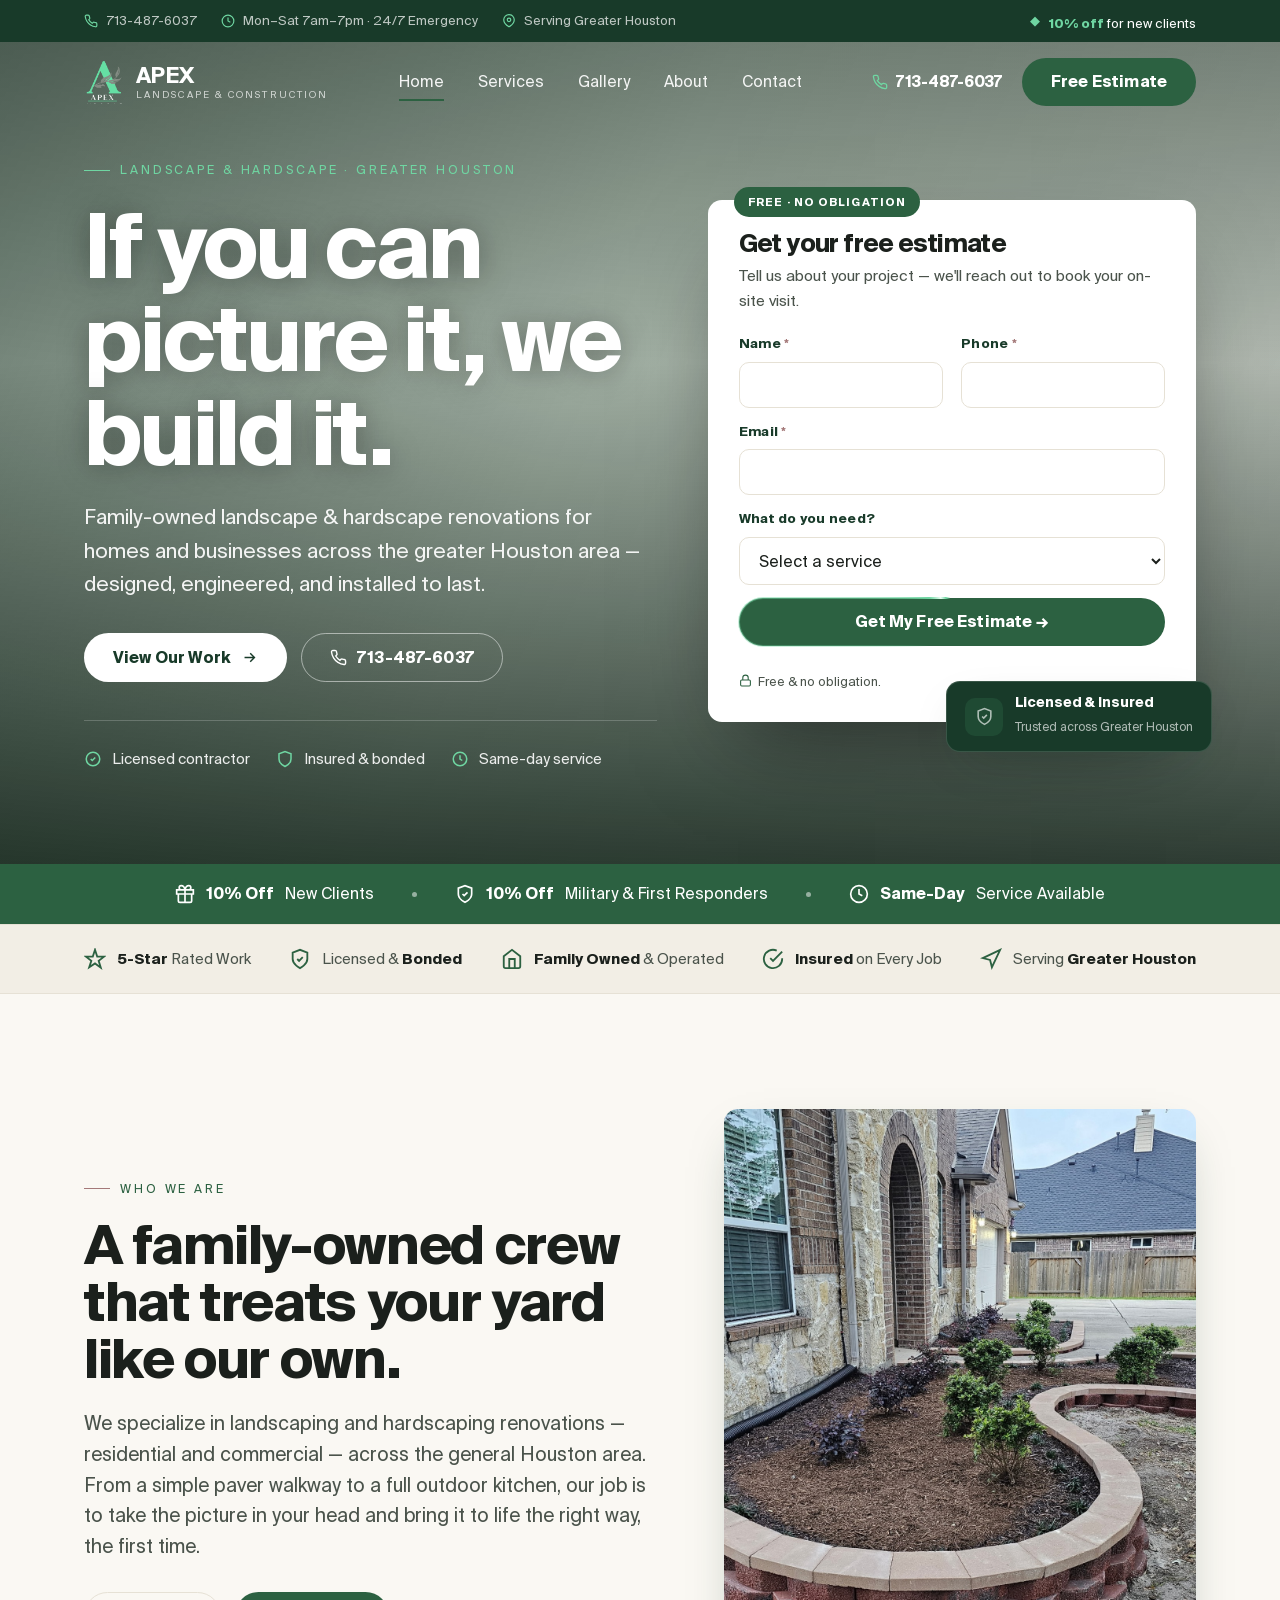
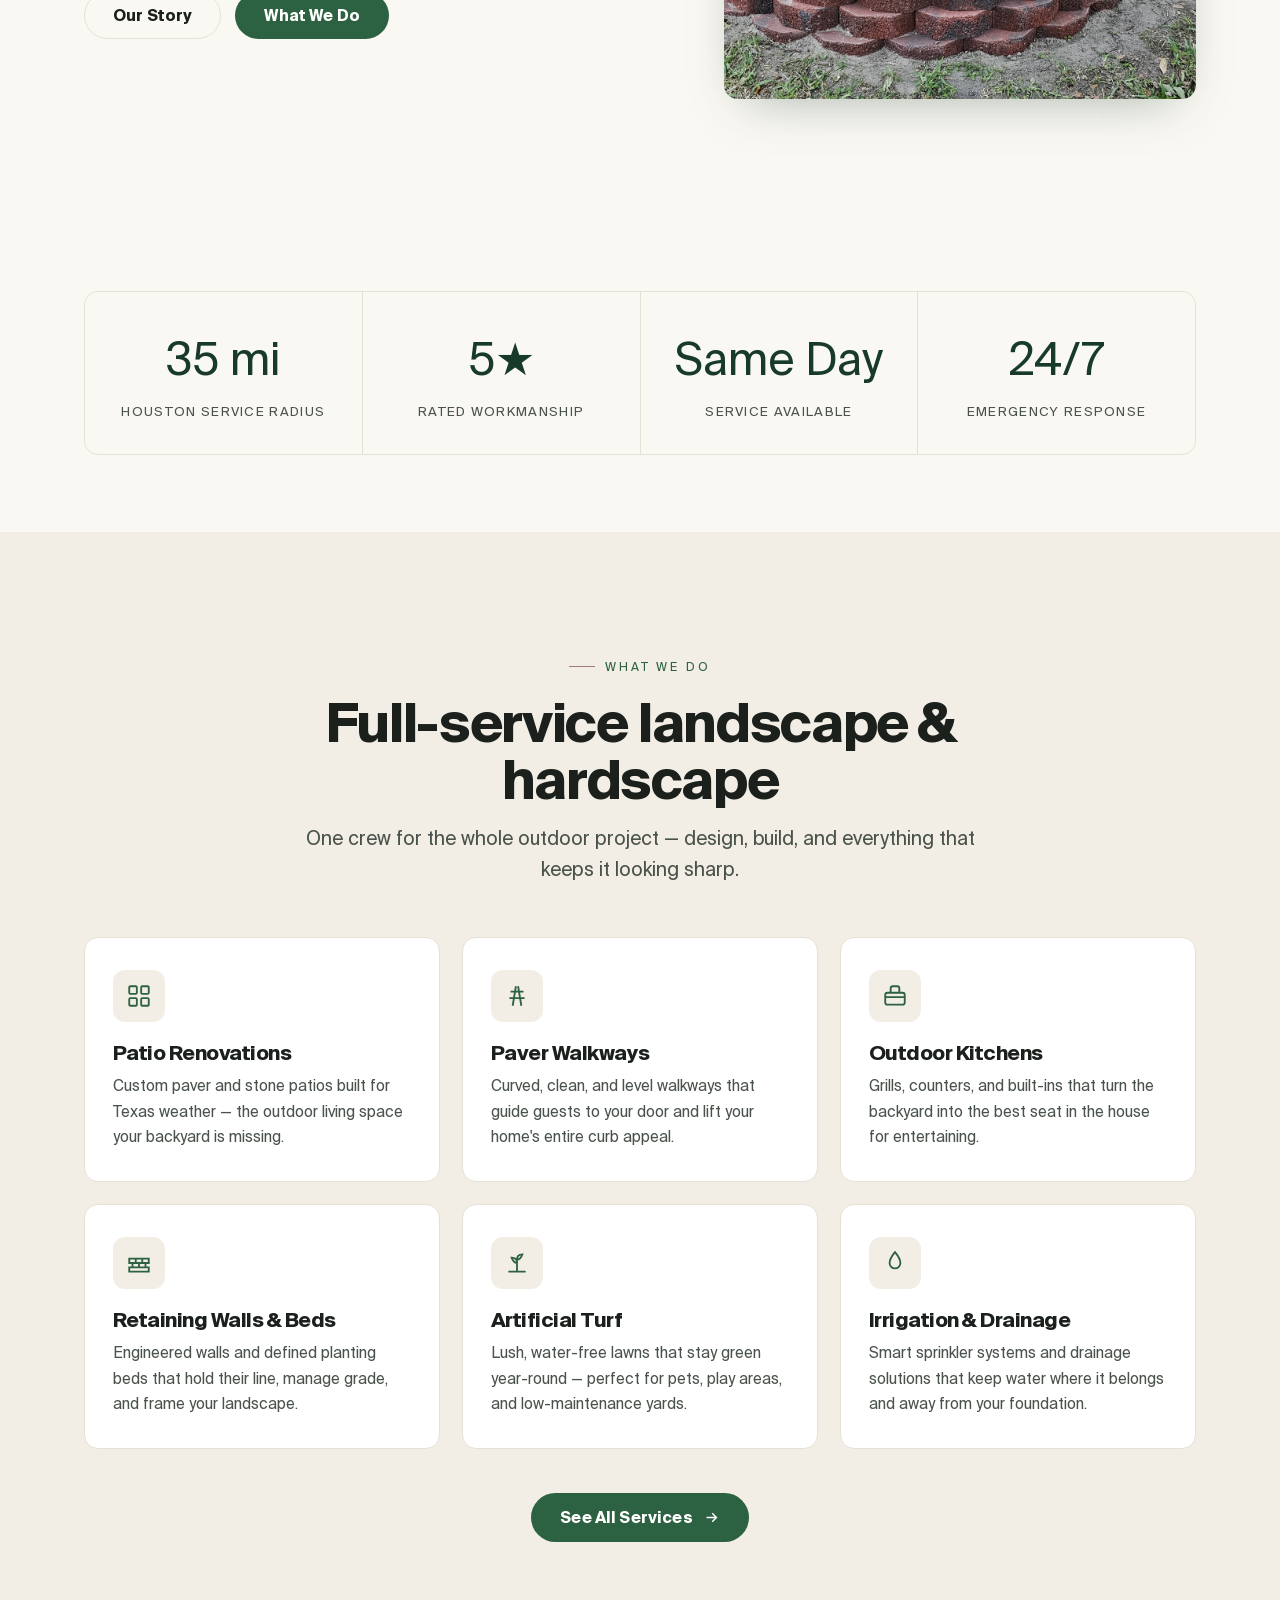
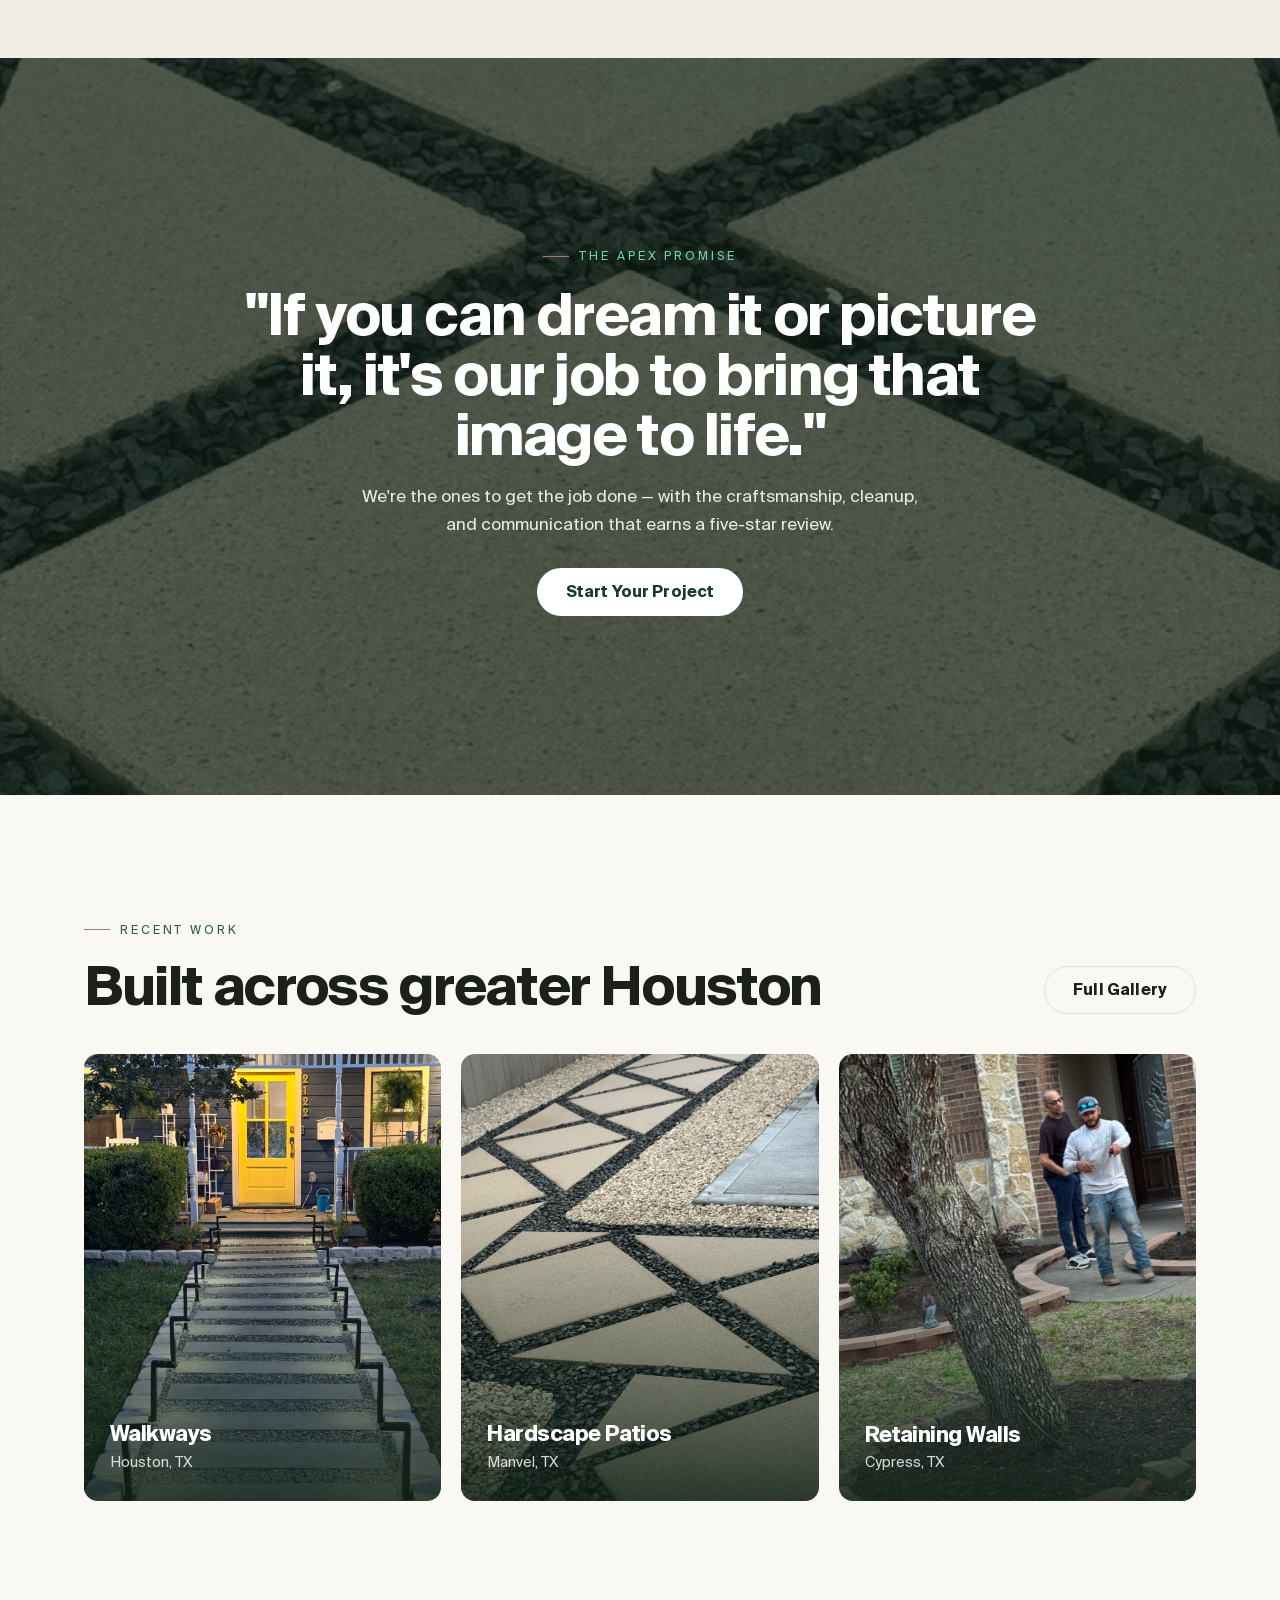
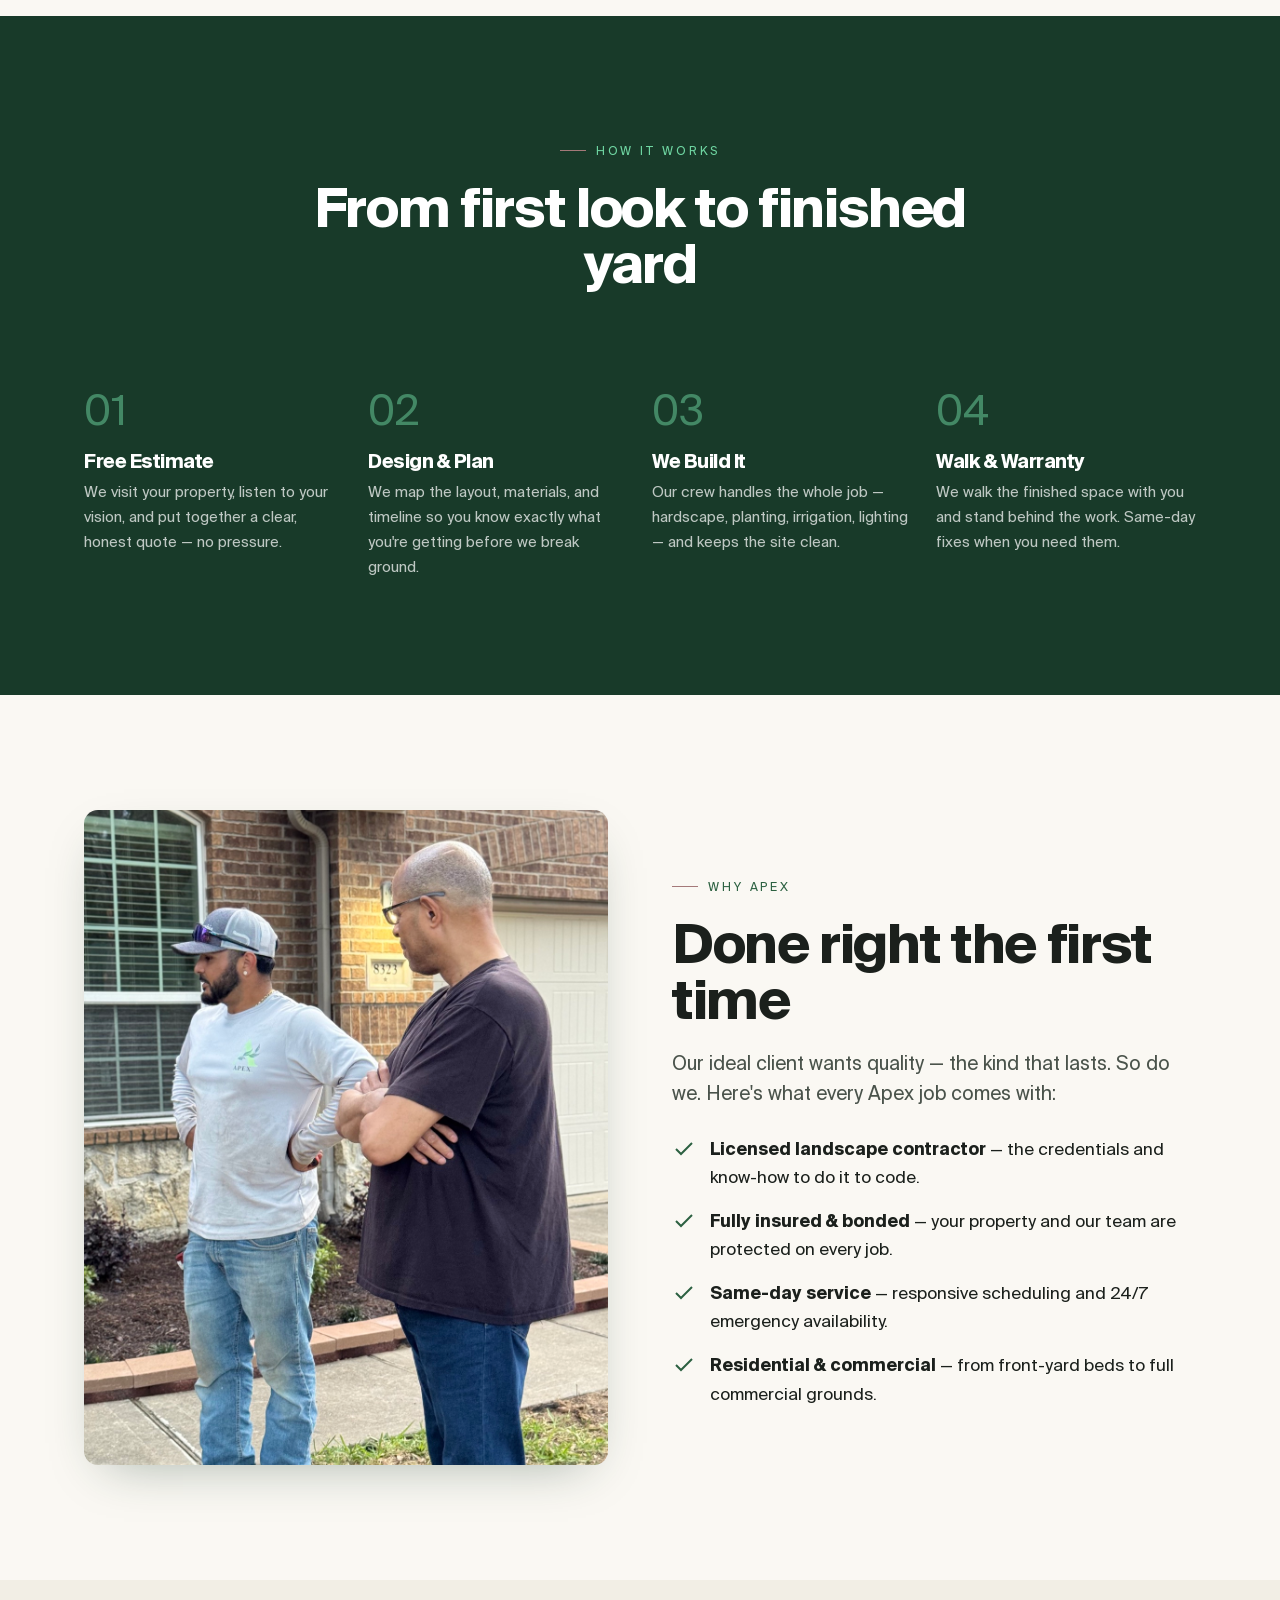
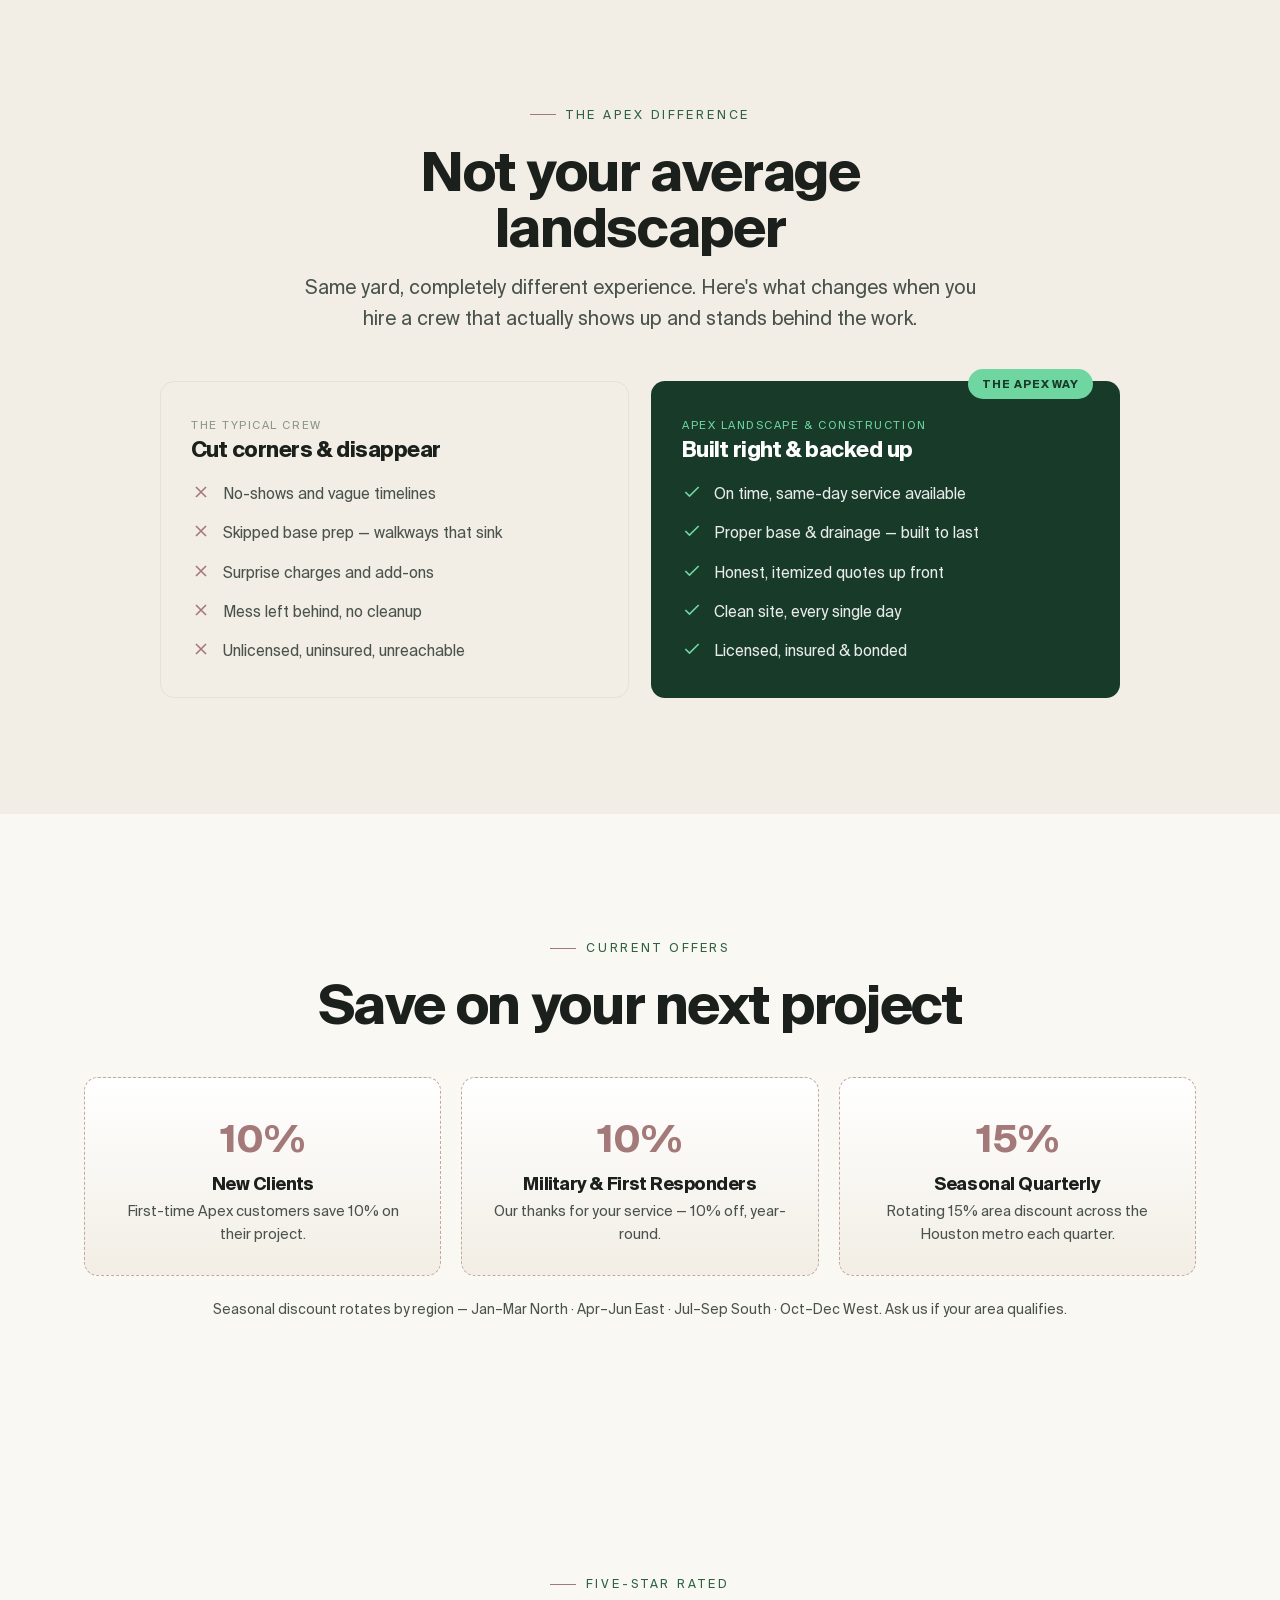
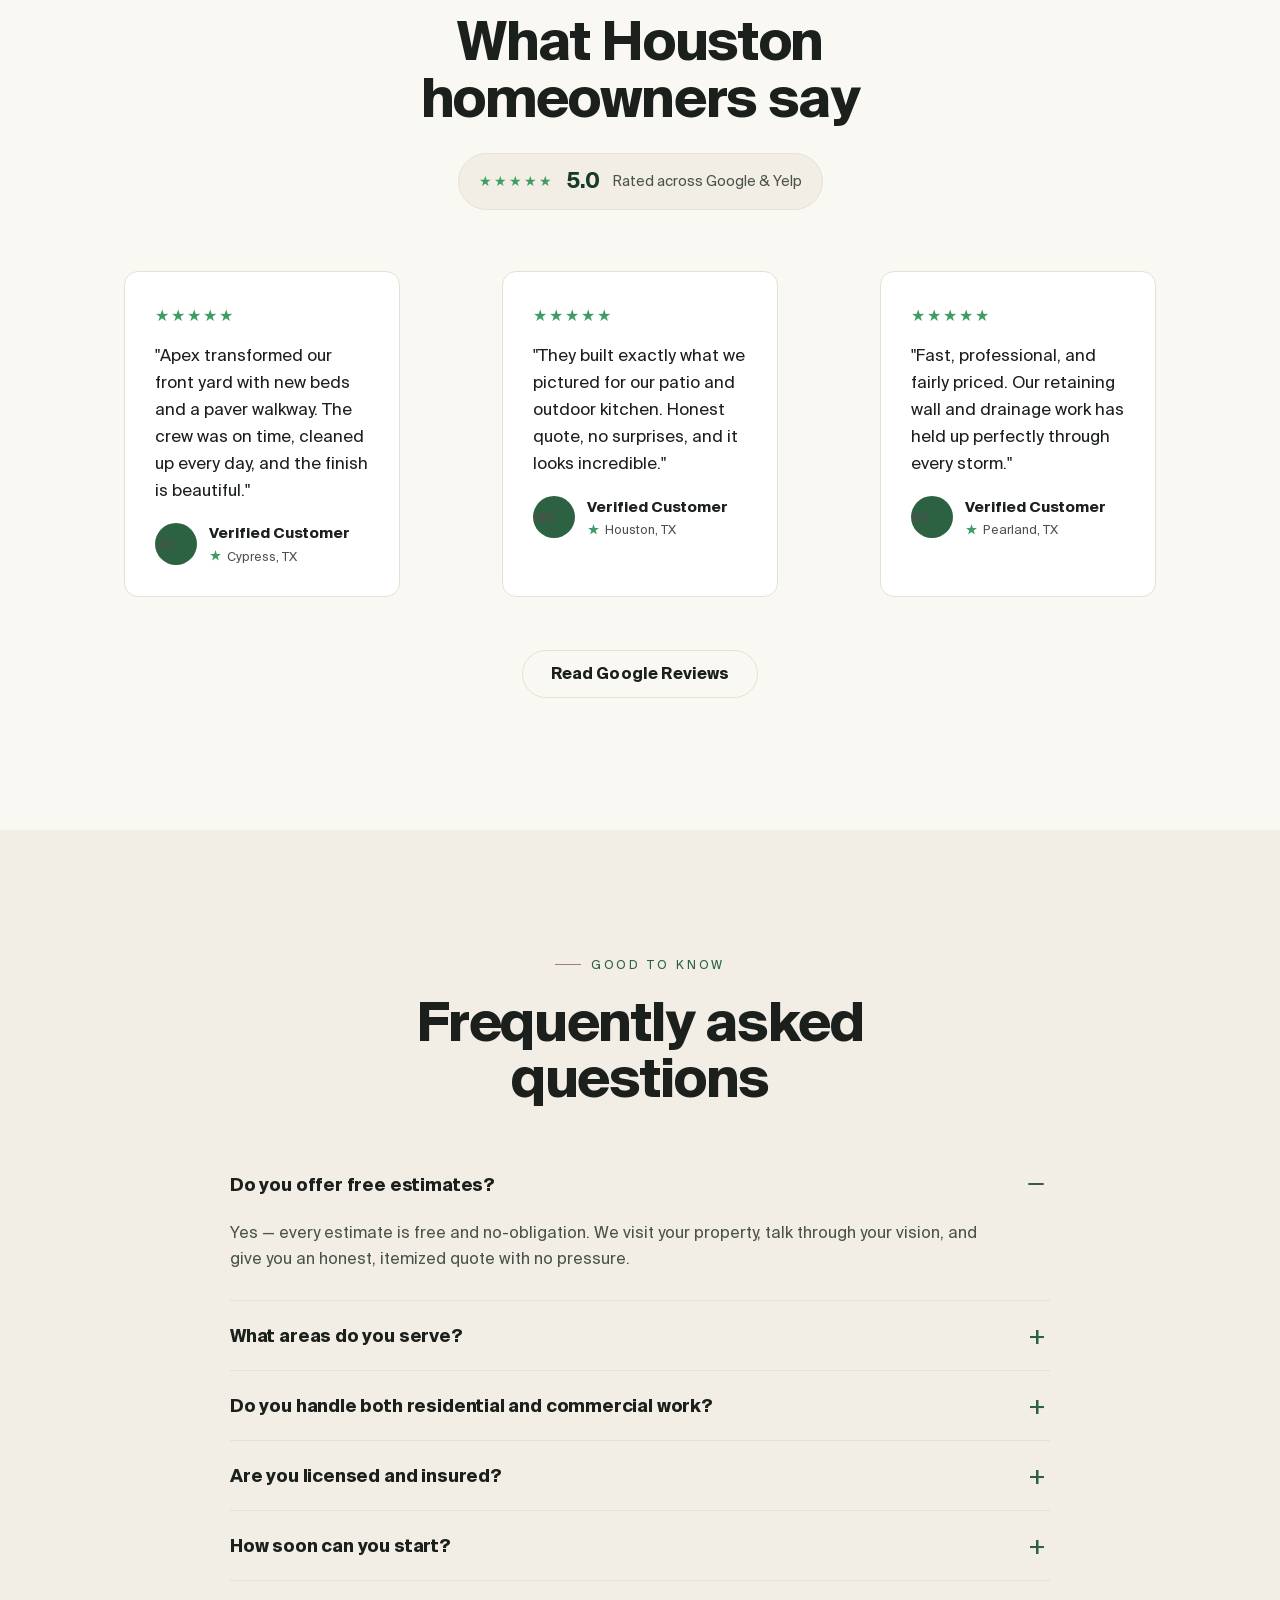
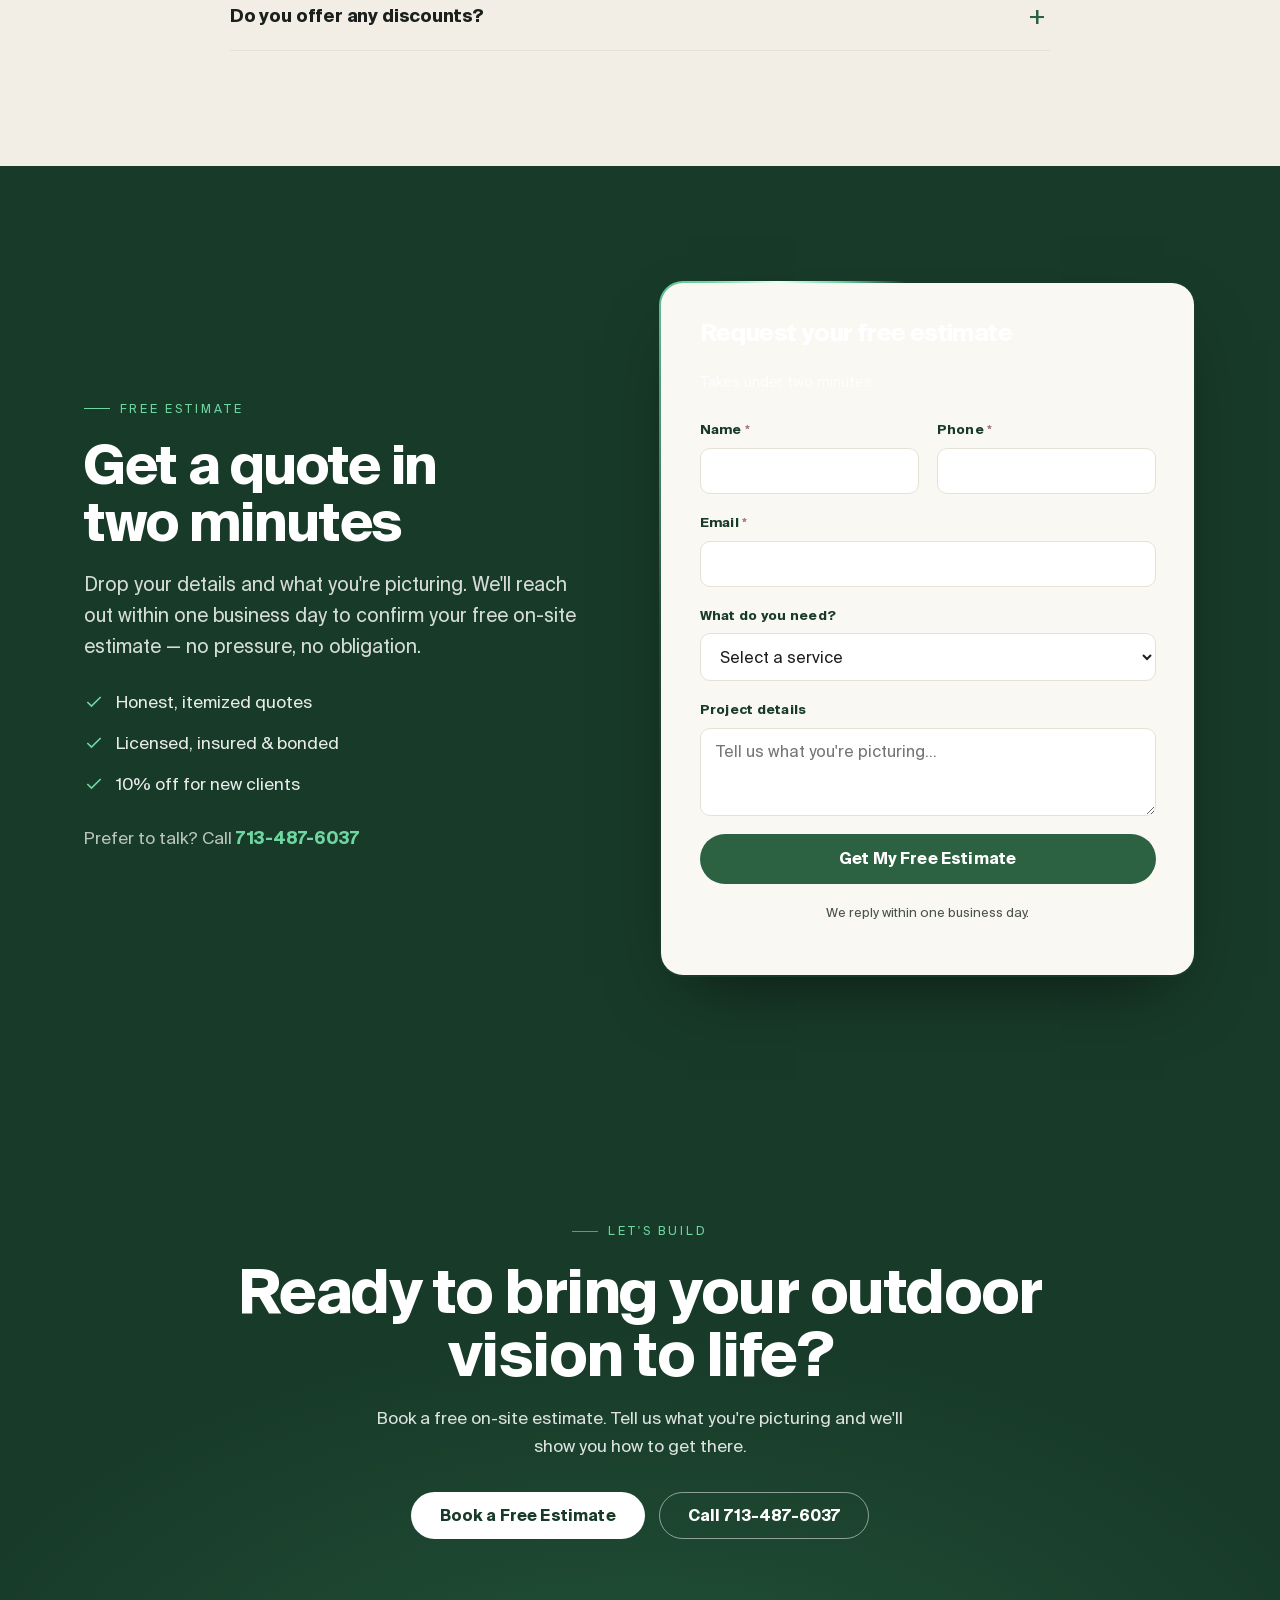
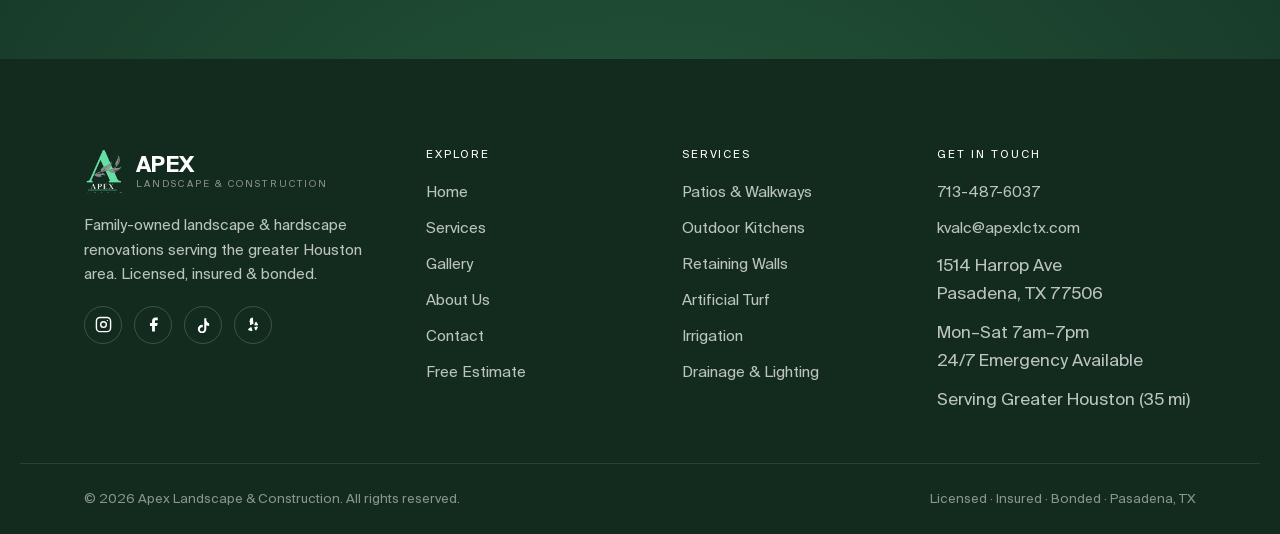
==== index.html @ d3e6e13d "new" ====
<!DOCTYPE html>
<html lang="en">
<head>
<meta charset="UTF-8">
<meta name="viewport" content="width=device-width, initial-scale=1">
<title>Apex Landscape &amp; Construction — Houston Landscaping &amp; Hardscaping</title>
<meta name="description" content="Family-owned landscape &amp; hardscape renovations serving Greater Houston. Patios, paver walkways, outdoor kitchens, retaining walls, artificial turf &amp; more. Licensed, insured &amp; bonded. Free estimates.">
<link rel="icon" type="image/png" href="assets/img/brand/favicon.png"><link rel="stylesheet" href="assets/css/site.css">
</head>
<body>

<!-- ============ UTILITY BAR ============ -->
<div class="utility">
  <div class="utility__inner">
    <div class="u-left">
      <span class="u-item"><svg viewBox="0 0 24 24" fill="none" stroke="currentColor" stroke-width="2"><path d="M22 16.92v3a2 2 0 0 1-2.18 2 19.79 19.79 0 0 1-8.63-3.07 19.5 19.5 0 0 1-6-6 19.79 19.79 0 0 1-3.07-8.67A2 2 0 0 1 4.11 2h3a2 2 0 0 1 2 1.72c.13.96.36 1.9.7 2.81a2 2 0 0 1-.45 2.11L8.09 9.91a16 16 0 0 0 6 6l1.27-1.27a2 2 0 0 1 2.11-.45c.9.34 1.85.57 2.81.7A2 2 0 0 1 22 16.92z"/></svg><a href="tel:+17134876037">713-487-6037</a></span>
      <span class="u-item hide-sm"><svg viewBox="0 0 24 24" fill="none" stroke="currentColor" stroke-width="2"><circle cx="12" cy="12" r="10"/><path d="M12 6v6l4 2"/></svg>Mon–Sat 7am–7pm · 24/7 Emergency</span>
      <span class="u-item hide-sm"><svg viewBox="0 0 24 24" fill="none" stroke="currentColor" stroke-width="2"><path d="M21 10c0 7-9 12-9 12s-9-5-9-12a9 9 0 0 1 18 0z"/><circle cx="12" cy="10" r="3"/></svg>Serving Greater Houston</span>
    </div>
    <div class="u-offer"><span class="diamond">◆</span>
      <span class="u-rotator">
        <span><b>10% off</b> for new clients</span>
        <span><b>10% off</b> military &amp; first responders</span>
        <span><b>Free</b> on-site estimates &amp; quotes</span>
      </span>
    </div>
  </div>
</div>

<!-- ============ NAV ============ -->
<header class="nav nav--over">
  <div class="nav__inner">
    <a href="index.html" class="brand" aria-label="Apex Landscape &amp; Construction home">
      <img src="assets/img/brand/logo-mark.png" alt="" class="brand__mark">
      <span class="brand__name"><b>APEX</b><span>Landscape &amp; Construction</span></span>
    </a>
    <nav class="nav__links" aria-label="Primary">
      <a href="index.html" class="active">Home</a>
      <a href="services.html">Services</a>
      <a href="gallery.html">Gallery</a>
      <a href="about.html">About</a>
      <a href="contact.html">Contact</a>
    </nav>
    <div class="nav__right">
      <a href="tel:+17134876037" class="nav__phone">
        <svg viewBox="0 0 24 24" fill="none" stroke="currentColor" stroke-width="2"><path d="M22 16.92v3a2 2 0 0 1-2.18 2 19.79 19.79 0 0 1-8.63-3.07 19.5 19.5 0 0 1-6-6 19.79 19.79 0 0 1-3.07-8.67A2 2 0 0 1 4.11 2h3a2 2 0 0 1 2 1.72c.13.96.36 1.9.7 2.81a2 2 0 0 1-.45 2.11L8.09 9.91a16 16 0 0 0 6 6l1.27-1.27a2 2 0 0 1 2.11-.45c.9.34 1.85.57 2.81.7A2 2 0 0 1 22 16.92z"/></svg>
        713-487-6037
      </a>
      <a href="estimate.html" class="btn btn--primary">Free Estimate</a>
    </div>
    <button class="nav__toggle" aria-label="Open menu"><span></span><span></span><span></span></button>
  </div>
</header>

<!-- ============ MOBILE MENU ============ -->
<div class="mobile-menu" id="mobileMenu">
  <button class="mm-close" aria-label="Close menu">&times;</button>
  <a href="index.html">Home</a>
  <a href="services.html">Services</a>
  <a href="gallery.html">Gallery</a>
  <a href="about.html">About</a>
  <a href="contact.html">Contact</a>
  <a href="estimate.html">Free Estimate</a>
  <div class="mm-contact">
    <a href="tel:+17134876037">713-487-6037</a>
    <a href="mailto:kvalc@apexlctx.com">kvalc@apexlctx.com</a>
    <span>Mon–Sat 7am–7pm · 24/7 Emergency</span>
  </div>
</div>

<!-- ============ HERO ============ -->
<section class="hero">
  <div class="hero__media">
    <div class="hero__slide"><img src="assets/img/projects/cypress/02.jpg" alt="Curved paver walkway and stone retaining wall beds in front of a Houston-area home"></div>
    <div class="hero__slide"><img src="assets/img/projects/cypress/01.jpg" alt="Curved paver retaining wall bed with fresh mulch and shrubs"></div>
    <div class="hero__slide"><img src="assets/img/projects/manvel/05.jpg" alt="Geometric paver patio with black and cream gravel joints"></div>
    <div class="hero__slide"><img src="assets/img/projects/houston/05.jpg" alt="Stone-bordered gravel and paver front walkway lit at dusk"></div>
  </div>
  <div class="hero__inner">
    <div class="hero__grid">
      <div class="hero-copy">
        <span class="eyebrow">Landscape &amp; Hardscape · Greater Houston</span>
        <h1>If you can picture it, we build it.</h1>
        <p class="hero__sub">Family-owned landscape &amp; hardscape renovations for homes and businesses across the greater Houston area — designed, engineered, and installed to last.</p>
        <div class="btn-row">
          <a href="gallery.html" class="btn btn--light">View Our Work
            <svg viewBox="0 0 24 24" fill="none" stroke="currentColor" stroke-width="2"><path d="M5 12h14M13 6l6 6-6 6"/></svg>
          </a>
          <a href="tel:+17134876037" class="btn btn--outline-light">
            <svg viewBox="0 0 24 24" fill="none" stroke="currentColor" stroke-width="2" width="17" height="17"><path d="M22 16.92v3a2 2 0 0 1-2.18 2 19.79 19.79 0 0 1-8.63-3.07 19.5 19.5 0 0 1-6-6 19.79 19.79 0 0 1-3.07-8.67A2 2 0 0 1 4.11 2h3a2 2 0 0 1 2 1.72c.13.96.36 1.9.7 2.81a2 2 0 0 1-.45 2.11L8.09 9.91a16 16 0 0 0 6 6l1.27-1.27a2 2 0 0 1 2.11-.45c.9.34 1.85.57 2.81.7A2 2 0 0 1 22 16.92z"/></svg>
            713-487-6037
          </a>
        </div>
        <ul class="hero__meta">
          <li><svg viewBox="0 0 24 24" fill="none" stroke="currentColor" stroke-width="2"><path d="M9 12l2 2 4-4"/><circle cx="12" cy="12" r="9"/></svg> Licensed contractor</li>
          <li><svg viewBox="0 0 24 24" fill="none" stroke="currentColor" stroke-width="2"><path d="M12 22s8-4 8-10V5l-8-3-8 3v7c0 6 8 10 8 10z"/></svg> Insured &amp; bonded</li>
          <li><svg viewBox="0 0 24 24" fill="none" stroke="currentColor" stroke-width="2"><circle cx="12" cy="12" r="9"/><path d="M12 7v5l3 2"/></svg> Same-day service</li>
        </ul>
      </div>

      <!-- HERO LEAD FORM -->
      <div class="leadcard">
        <span class="leadcard__tag">Free · No Obligation</span>
        <h3>Get your free estimate</h3>
        <p class="lc-sub">Tell us about your project — we'll reach out to book your on-site visit.</p>
        <form class="form" data-mock data-success="heroSuccess" novalidate>
          <div class="form__row">
            <div class="field"><label for="hn">Name <span class="req">*</span></label><input id="hn" name="name" required></div>
            <div class="field"><label for="hp">Phone <span class="req">*</span></label><input id="hp" type="tel" name="phone" required></div>
          </div>
          <div class="field"><label for="he">Email <span class="req">*</span></label><input id="he" type="email" name="email" required></div>
          <div class="field"><label for="hs">What do you need?</label>
            <select id="hs" name="service">
              <option value="">Select a service</option>
              <option>Patio Renovation</option><option>Paver Walkway</option><option>Outdoor Kitchen</option>
              <option>Retaining Wall / Beds</option><option>Artificial Turf</option><option>Irrigation</option>
              <option>Drainage</option><option>Landscape Lighting</option><option>Design / Not sure yet</option>
            </select>
          </div>
          <div class="hp" aria-hidden="true"><label>Leave blank<input type="text" name="company_website" tabindex="-1" autocomplete="off"></label></div>
          <button type="submit" class="btn btn--primary btn-comet" style="width:100%;justify-content:center;padding-block:15px">Get My Free Estimate →</button>
          <p class="lc-fine" style="margin-top:12px"><svg viewBox="0 0 24 24" fill="none" stroke="currentColor" stroke-width="2"><rect x="3" y="11" width="18" height="11" rx="2"/><path d="M7 11V7a5 5 0 0 1 10 0v4"/></svg>Free &amp; no obligation.</p>
        </form>
        <div class="form-success" id="heroSuccess" style="margin-top:4px">
          <h3 style="font-size:1.2rem">Thanks — we've got it!</h3>
          <p style="margin:0;font-size:.95rem">We'll reach out within one business day to book your free estimate. Or call <a href="tel:+17134876037" style="color:var(--moss);font-weight:600">713-487-6037</a>.</p>
        </div>
        <div class="hero-float">
          <span class="hero-float__ic"><svg viewBox="0 0 24 24" fill="none" stroke="currentColor" stroke-width="2"><path d="M12 22s8-4 8-10V5l-8-3-8 3v7c0 6 8 10 8 10z"/><path d="M9 12l2 2 4-4"/></svg></span>
          <div><b>Licensed &amp; Insured</b><span>Trusted across Greater Houston</span></div>
        </div>
      </div>
    </div>
  </div>
</section>

<!-- ============ OFFER STRIP ============ -->
<div class="offerstrip">
  <div class="offerstrip__inner">
    <span class="o"><svg viewBox="0 0 24 24" fill="none" stroke="currentColor" stroke-width="2"><path d="M20 12v8a2 2 0 0 1-2 2H6a2 2 0 0 1-2-2v-8M2 7h20v5H2zM12 22V7M12 7H7.5a2.5 2.5 0 0 1 0-5C11 2 12 7 12 7zM12 7h4.5a2.5 2.5 0 0 0 0-5C13 2 12 7 12 7z"/></svg><b>10% Off</b> New Clients</span>
    <span class="sep"></span>
    <span class="o"><svg viewBox="0 0 24 24" fill="none" stroke="currentColor" stroke-width="2"><path d="M12 22s8-4 8-10V5l-8-3-8 3v7c0 6 8 10 8 10z"/><path d="M9 12l2 2 4-4"/></svg><b>10% Off</b> Military &amp; First Responders</span>
    <span class="sep"></span>
    <span class="o"><svg viewBox="0 0 24 24" fill="none" stroke="currentColor" stroke-width="2"><circle cx="12" cy="12" r="10"/><path d="M12 6v6l4 2"/></svg><b>Same-Day</b> Service Available</span>
  </div>
</div>

<!-- ============ TRUST BAR ============ -->
<div class="trustbar">
  <div class="trustbar__inner">
    <div class="tb-item"><svg viewBox="0 0 24 24" fill="none" stroke="currentColor" stroke-width="2"><path d="M12 2l2.4 7.4H22l-6 4.6 2.3 7.4-6.3-4.6L5.7 21 8 14 2 9.4h7.6z"/></svg><span><b>5-Star</b> Rated Work</span></div>
    <div class="tb-item"><svg viewBox="0 0 24 24" fill="none" stroke="currentColor" stroke-width="2"><path d="M12 22s8-4 8-10V5l-8-3-8 3v7c0 6 8 10 8 10z"/><path d="M9 12l2 2 4-4"/></svg><span>Licensed &amp; <b>Bonded</b></span></div>
    <div class="tb-item"><svg viewBox="0 0 24 24" fill="none" stroke="currentColor" stroke-width="2"><path d="M3 9l9-7 9 7v11a2 2 0 0 1-2 2H5a2 2 0 0 1-2-2z"/><path d="M9 22V12h6v10"/></svg><span><b>Family Owned</b> &amp; Operated</span></div>
    <div class="tb-item"><svg viewBox="0 0 24 24" fill="none" stroke="currentColor" stroke-width="2"><path d="M22 11.08V12a10 10 0 1 1-5.93-9.14"/><path d="M22 4L12 14.01l-3-3"/></svg><span><b>Insured</b> on Every Job</span></div>
    <div class="tb-item"><svg viewBox="0 0 24 24" fill="none" stroke="currentColor" stroke-width="2"><path d="M3 11l19-9-9 19-2-8-8-2z"/></svg><span>Serving <b>Greater Houston</b></span></div>
  </div>
</div>

<!-- ============ INTRO / STORY ============ -->
<section class="section">
  <div class="wrap">
    <div class="split split--wide-text">
      <div class="reveal">
        <span class="eyebrow">Who We Are</span>
        <h2 class="h-lg">A family-owned crew that treats your yard like our own.</h2>
        <p class="lede" style="margin-top:22px">We specialize in landscaping and hardscaping renovations — residential and commercial — across the general Houston area. From a simple paver walkway to a full outdoor kitchen, our job is to take the picture in your head and bring it to life the right way, the first time.</p>
        <div class="btn-row" style="margin-top:30px">
          <a href="about.html" class="btn btn--ghost">Our Story</a>
          <a href="services.html" class="btn btn--primary">What We Do</a>
        </div>
      </div>
      <div class="split__media reveal" data-d="1">
        <img src="assets/img/projects/cypress/01.jpg" alt="Curved paver retaining wall bed with fresh mulch and shrubs">
      </div>
    </div>
  </div>
</section>

<!-- ============ STATS ============ -->
<section class="section--tight wrap">
  <div class="stats reveal">
    <div class="stat"><b>35 mi</b><span>Houston Service Radius</span></div>
    <div class="stat"><b>5★</b><span>Rated Workmanship</span></div>
    <div class="stat"><b>Same Day</b><span>Service Available</span></div>
    <div class="stat"><b>24/7</b><span>Emergency Response</span></div>
  </div>
</section>

<!-- ============ SERVICES ============ -->
<section class="section section--cream" id="services">
  <div class="wrap">
    <div class="section-head section-head--center reveal" style="margin-bottom:52px">
      <span class="eyebrow eyebrow--center">What We Do</span>
      <h2 class="h-lg">Full-service landscape &amp; hardscape</h2>
      <p class="lede" style="margin:16px auto 0">One crew for the whole outdoor project — design, build, and everything that keeps it looking sharp.</p>
    </div>
    <div class="svc-grid">
      <!-- Patios -->
      <article class="svc-card reveal">
        <div class="svc-card__icon"><svg viewBox="0 0 24 24" fill="none" stroke="currentColor" stroke-width="1.7"><rect x="3" y="3" width="7" height="7" rx="1"/><rect x="14" y="3" width="7" height="7" rx="1"/><rect x="3" y="14" width="7" height="7" rx="1"/><rect x="14" y="14" width="7" height="7" rx="1"/></svg></div>
        <h3>Patio Renovations</h3>
        <p>Custom paver and stone patios built for Texas weather — the outdoor living space your backyard is missing.</p>
      </article>
      <!-- Walkways -->
      <article class="svc-card reveal" data-d="1">
        <div class="svc-card__icon"><svg viewBox="0 0 24 24" fill="none" stroke="currentColor" stroke-width="1.7"><path d="M8 21l3-18M16 21l-3-18M6 8h12M5 14h14"/></svg></div>
        <h3>Paver Walkways</h3>
        <p>Curved, clean, and level walkways that guide guests to your door and lift your home's entire curb appeal.</p>
      </article>
      <!-- Outdoor kitchens -->
      <article class="svc-card reveal" data-d="2">
        <div class="svc-card__icon"><svg viewBox="0 0 24 24" fill="none" stroke="currentColor" stroke-width="1.7"><rect x="3" y="9" width="18" height="11" rx="2"/><path d="M3 13h18M8 9V5a2 2 0 0 1 2-2h4a2 2 0 0 1 2 2v4"/></svg></div>
        <h3>Outdoor Kitchens</h3>
        <p>Grills, counters, and built-ins that turn the backyard into the best seat in the house for entertaining.</p>
      </article>
      <!-- Retaining walls -->
      <article class="svc-card reveal">
        <div class="svc-card__icon"><svg viewBox="0 0 24 24" fill="none" stroke="currentColor" stroke-width="1.7"><path d="M3 8h6v4H3zM15 8h6v4h-6zM9 8h6v4H9zM6 12h6v4H6zM12 12h6v4h-6zM3 16h18v4H3z"/></svg></div>
        <h3>Retaining Walls &amp; Beds</h3>
        <p>Engineered walls and defined planting beds that hold their line, manage grade, and frame your landscape.</p>
      </article>
      <!-- Turf -->
      <article class="svc-card reveal" data-d="1">
        <div class="svc-card__icon"><svg viewBox="0 0 24 24" fill="none" stroke="currentColor" stroke-width="1.7"><path d="M12 20V9M12 9c0-3 2-5 5-5-1 3-3 5-5 5zM12 12c0-3-2-5-5-5 1 3 3 5 5 5zM4 20h16"/></svg></div>
        <h3>Artificial Turf</h3>
        <p>Lush, water-free lawns that stay green year-round — perfect for pets, play areas, and low-maintenance yards.</p>
      </article>
      <!-- Irrigation -->
      <article class="svc-card reveal" data-d="2">
        <div class="svc-card__icon"><svg viewBox="0 0 24 24" fill="none" stroke="currentColor" stroke-width="1.7"><path d="M12 2s5 6 5 10a5 5 0 0 1-10 0c0-4 5-10 5-10z"/></svg></div>
        <h3>Irrigation &amp; Drainage</h3>
        <p>Smart sprinkler systems and drainage solutions that keep water where it belongs and away from your foundation.</p>
      </article>
    </div>
    <div class="center" style="margin-top:44px">
      <a href="services.html" class="btn btn--primary">See All Services
        <svg viewBox="0 0 24 24" fill="none" stroke="currentColor" stroke-width="2"><path d="M5 12h14M13 6l6 6-6 6"/></svg>
      </a>
    </div>
  </div>
</section>

<!-- ============ QUOTE BAND ============ -->
<section class="band">
  <div class="band__media"><img src="assets/img/projects/manvel/06.jpg" alt="Detailed geometric paver and gravel patio work"></div>
  <div class="wrap">
    <span class="eyebrow eyebrow--center" style="color:var(--mint);justify-content:center">The Apex Promise</span>
    <h2>"If you can dream it or picture it, it's our job to bring that image to life."</h2>
    <p>We're the ones to get the job done — with the craftsmanship, cleanup, and communication that earns a five-star review.</p>
    <a href="estimate.html" class="btn btn--light">Start Your Project</a>
  </div>
</section>

<!-- ============ FEATURED WORK ============ -->
<section class="section">
  <div class="wrap">
    <div class="section-head reveal" style="display:flex;justify-content:space-between;align-items:flex-end;gap:24px;flex-wrap:wrap;max-width:none;margin-bottom:40px">
      <div>
        <span class="eyebrow">Recent Work</span>
        <h2 class="h-lg">Built across greater Houston</h2>
      </div>
      <a href="gallery.html" class="btn btn--ghost">Full Gallery</a>
    </div>
    <div class="tile-grid">
      <a href="gallery.html" class="tile reveal">
        <img src="assets/img/projects/houston/05.jpg" alt="Stone-bordered gravel and paver front walkway with lighting">
        <div class="tile__body"><h3>Walkways</h3><p>Houston, TX</p></div>
      </a>
      <a href="gallery.html" class="tile reveal" data-d="1">
        <img src="assets/img/projects/manvel/05.jpg" alt="Geometric paver patio with black and cream gravel joints">
        <div class="tile__body"><h3>Hardscape Patios</h3><p>Manvel, TX</p></div>
      </a>
      <a href="gallery.html" class="tile reveal" data-d="2">
        <img src="assets/img/projects/cypress/13.jpg" alt="Curved brick retaining wall and mulched tree bed">
        <div class="tile__body"><h3>Retaining Walls</h3><p>Cypress, TX</p></div>
      </a>
    </div>
  </div>
</section>

<!-- ============ PROCESS ============ -->
<section class="section section--forest">
  <div class="wrap">
    <div class="section-head section-head--center reveal" style="margin-bottom:56px">
      <span class="eyebrow eyebrow--center">How It Works</span>
      <h2 class="h-lg">From first look to finished yard</h2>
    </div>
    <div class="steps">
      <div class="step reveal"><h3>Free Estimate</h3><p>We visit your property, listen to your vision, and put together a clear, honest quote — no pressure.</p></div>
      <div class="step reveal" data-d="1"><h3>Design &amp; Plan</h3><p>We map the layout, materials, and timeline so you know exactly what you're getting before we break ground.</p></div>
      <div class="step reveal" data-d="2"><h3>We Build It</h3><p>Our crew handles the whole job — hardscape, planting, irrigation, lighting — and keeps the site clean.</p></div>
      <div class="step reveal" data-d="3"><h3>Walk &amp; Warranty</h3><p>We walk the finished space with you and stand behind the work. Same-day fixes when you need them.</p></div>
    </div>
  </div>
</section>

<!-- ============ WHY APEX ============ -->
<section class="section">
  <div class="wrap">
    <div class="split split--reverse">
      <div class="split__media reveal">
        <img src="assets/img/projects/cypress/05.jpg" alt="Apex team member consulting with a homeowner on a landscaping project">
      </div>
      <div class="reveal" data-d="1">
        <span class="eyebrow">Why Apex</span>
        <h2 class="h-lg">Done right the first time</h2>
        <p class="lede" style="margin-top:20px">Our ideal client wants quality — the kind that lasts. So do we. Here's what every Apex job comes with:</p>
        <ul style="margin-top:26px;display:grid;gap:16px">
          <li style="display:flex;gap:14px;align-items:flex-start"><svg viewBox="0 0 24 24" width="24" height="24" fill="none" stroke="var(--moss)" stroke-width="2" style="flex:none;margin-top:2px"><path d="M20 6L9 17l-5-5"/></svg><div><b>Licensed landscape contractor</b> — the credentials and know-how to do it to code.</div></li>
          <li style="display:flex;gap:14px;align-items:flex-start"><svg viewBox="0 0 24 24" width="24" height="24" fill="none" stroke="var(--moss)" stroke-width="2" style="flex:none;margin-top:2px"><path d="M20 6L9 17l-5-5"/></svg><div><b>Fully insured &amp; bonded</b> — your property and our team are protected on every job.</div></li>
          <li style="display:flex;gap:14px;align-items:flex-start"><svg viewBox="0 0 24 24" width="24" height="24" fill="none" stroke="var(--moss)" stroke-width="2" style="flex:none;margin-top:2px"><path d="M20 6L9 17l-5-5"/></svg><div><b>Same-day service</b> — responsive scheduling and 24/7 emergency availability.</div></li>
          <li style="display:flex;gap:14px;align-items:flex-start"><svg viewBox="0 0 24 24" width="24" height="24" fill="none" stroke="var(--moss)" stroke-width="2" style="flex:none;margin-top:2px"><path d="M20 6L9 17l-5-5"/></svg><div><b>Residential &amp; commercial</b> — from front-yard beds to full commercial grounds.</div></li>
        </ul>
      </div>
    </div>
  </div>
</section>

<!-- ============ COMPARISON ============ -->
<section class="section section--cream">
  <div class="wrap">
    <div class="section-head section-head--center reveal" style="margin-bottom:48px">
      <span class="eyebrow eyebrow--center">The Apex Difference</span>
      <h2 class="h-lg">Not your average landscaper</h2>
      <p class="lede" style="margin:16px auto 0">Same yard, completely different experience. Here's what changes when you hire a crew that actually shows up and stands behind the work.</p>
    </div>
    <div class="cmp-grid">
      <div class="cmp-col typical reveal">
        <div class="cmp-tag">The Typical Crew</div>
        <h3>Cut corners &amp; disappear</h3>
        <ul>
          <li><svg viewBox="0 0 24 24" fill="none" stroke="currentColor" stroke-width="2"><path d="M18 6L6 18M6 6l12 12"/></svg>No-shows and vague timelines</li>
          <li><svg viewBox="0 0 24 24" fill="none" stroke="currentColor" stroke-width="2"><path d="M18 6L6 18M6 6l12 12"/></svg>Skipped base prep — walkways that sink</li>
          <li><svg viewBox="0 0 24 24" fill="none" stroke="currentColor" stroke-width="2"><path d="M18 6L6 18M6 6l12 12"/></svg>Surprise charges and add-ons</li>
          <li><svg viewBox="0 0 24 24" fill="none" stroke="currentColor" stroke-width="2"><path d="M18 6L6 18M6 6l12 12"/></svg>Mess left behind, no cleanup</li>
          <li><svg viewBox="0 0 24 24" fill="none" stroke="currentColor" stroke-width="2"><path d="M18 6L6 18M6 6l12 12"/></svg>Unlicensed, uninsured, unreachable</li>
        </ul>
      </div>
      <div class="cmp-col apex reveal" data-d="1">
        <span class="badge-best">The Apex Way</span>
        <div class="cmp-tag">Apex Landscape &amp; Construction</div>
        <h3>Built right &amp; backed up</h3>
        <ul>
          <li><svg viewBox="0 0 24 24" fill="none" stroke="currentColor" stroke-width="2"><path d="M20 6L9 17l-5-5"/></svg>On time, same-day service available</li>
          <li><svg viewBox="0 0 24 24" fill="none" stroke="currentColor" stroke-width="2"><path d="M20 6L9 17l-5-5"/></svg>Proper base &amp; drainage — built to last</li>
          <li><svg viewBox="0 0 24 24" fill="none" stroke="currentColor" stroke-width="2"><path d="M20 6L9 17l-5-5"/></svg>Honest, itemized quotes up front</li>
          <li><svg viewBox="0 0 24 24" fill="none" stroke="currentColor" stroke-width="2"><path d="M20 6L9 17l-5-5"/></svg>Clean site, every single day</li>
          <li><svg viewBox="0 0 24 24" fill="none" stroke="currentColor" stroke-width="2"><path d="M20 6L9 17l-5-5"/></svg>Licensed, insured &amp; bonded</li>
        </ul>
      </div>
    </div>
  </div>
</section>

<!-- ============ OFFERS ============ -->
<section class="section">
  <div class="wrap">
    <div class="section-head section-head--center reveal" style="margin-bottom:44px">
      <span class="eyebrow eyebrow--center">Current Offers</span>
      <h2 class="h-lg">Save on your next project</h2>
    </div>
    <div class="offers">
      <div class="offer reveal"><b>10%</b><h3>New Clients</h3><p>First-time Apex customers save 10% on their project.</p></div>
      <div class="offer reveal" data-d="1"><b>10%</b><h3>Military &amp; First Responders</h3><p>Our thanks for your service — 10% off, year-round.</p></div>
      <div class="offer reveal" data-d="2"><b>15%</b><h3>Seasonal Quarterly</h3><p>Rotating 15% area discount across the Houston metro each quarter.</p></div>
    </div>
    <p class="center muted" style="margin-top:22px;font-size:.86rem">Seasonal discount rotates by region — Jan–Mar North · Apr–Jun East · Jul–Sep South · Oct–Dec West. Ask us if your area qualifies.</p>
  </div>
</section>

<!-- ============ TESTIMONIALS (PLACEHOLDER — replace with real Google/Yelp reviews) ============ -->
<section class="section">
  <div class="wrap">
    <div class="section-head section-head--center reveal" style="margin-bottom:20px">
      <span class="eyebrow eyebrow--center">Five-Star Rated</span>
      <h2 class="h-lg">What Houston homeowners say</h2>
    </div>
    <div class="center reveal" style="margin-bottom:44px">
      <span class="rv-score"><span class="stars">★★★★★</span><b>5.0</b><span>Rated across Google &amp; Yelp</span></span>
    </div>
    <div class="quote-grid">
      <!-- TODO: swap for verified Google / Yelp reviews (names + text) -->
      <figure class="quote reveal">
        <div class="stars">★★★★★</div>
        <p>"Apex transformed our front yard with new beds and a paver walkway. The crew was on time, cleaned up every day, and the finish is beautiful."</p>
        <div class="quote__by"><span class="quote__av">JC</span><div><b>Verified Customer</b><span><svg viewBox="0 0 24 24" fill="currentColor"><path d="M12 2l2.4 7.4H22l-6 4.6 2.3 7.4-6.3-4.6L5.7 21 8 14 2 9.4h7.6z"/></svg>Cypress, TX</span></div></div>
      </figure>
      <figure class="quote reveal" data-d="1">
        <div class="stars">★★★★★</div>
        <p>"They built exactly what we pictured for our patio and outdoor kitchen. Honest quote, no surprises, and it looks incredible."</p>
        <div class="quote__by"><span class="quote__av">MR</span><div><b>Verified Customer</b><span><svg viewBox="0 0 24 24" fill="currentColor"><path d="M12 2l2.4 7.4H22l-6 4.6 2.3 7.4-6.3-4.6L5.7 21 8 14 2 9.4h7.6z"/></svg>Houston, TX</span></div></div>
      </figure>
      <figure class="quote reveal" data-d="2">
        <div class="stars">★★★★★</div>
        <p>"Fast, professional, and fairly priced. Our retaining wall and drainage work has held up perfectly through every storm."</p>
        <div class="quote__by"><span class="quote__av">DT</span><div><b>Verified Customer</b><span><svg viewBox="0 0 24 24" fill="currentColor"><path d="M12 2l2.4 7.4H22l-6 4.6 2.3 7.4-6.3-4.6L5.7 21 8 14 2 9.4h7.6z"/></svg>Pearland, TX</span></div></div>
      </figure>
    </div>
    <p class="center" style="margin-top:36px">
      <a href="https://share.google/893ZIkRAJQhtpl8PV" target="_blank" rel="noopener" class="btn btn--ghost">Read Google Reviews</a>
    </p>
  </div>
</section>

<!-- ============ FAQ ============ -->
<section class="section section--cream">
  <div class="wrap">
    <div class="section-head section-head--center reveal" style="margin-bottom:44px">
      <span class="eyebrow eyebrow--center">Good to Know</span>
      <h2 class="h-lg">Frequently asked questions</h2>
    </div>
    <div class="faq reveal">
      <div class="faq-item open">
        <button class="faq-q">Do you offer free estimates?</button>
        <div class="faq-a"><p>Yes — every estimate is free and no-obligation. We visit your property, talk through your vision, and give you an honest, itemized quote with no pressure.</p></div>
      </div>
      <div class="faq-item">
        <button class="faq-q">What areas do you serve?</button>
        <div class="faq-a"><p>We cover a 35-mile radius across the greater Houston area from our home base in Pasadena — including Houston, Pearland, Cypress, Manvel, Deer Park, Spring, Humble, Sugar Land, Katy and more. Not sure if you're in range? Just ask.</p></div>
      </div>
      <div class="faq-item">
        <button class="faq-q">Do you handle both residential and commercial work?</button>
        <div class="faq-a"><p>Both. From a single front-yard planting bed to full commercial grounds, we scale to the project and bring the same craftsmanship to every job.</p></div>
      </div>
      <div class="faq-item">
        <button class="faq-q">Are you licensed and insured?</button>
        <div class="faq-a"><p>Yes. Apex is a licensed landscape contractor, fully insured and bonded — so your property and our team are protected on every job.</p></div>
      </div>
      <div class="faq-item">
        <button class="faq-q">How soon can you start?</button>
        <div class="faq-a"><p>We offer same-day service and 24/7 emergency availability. After your free estimate, we'll give you a clear timeline for your project before we break ground.</p></div>
      </div>
      <div class="faq-item">
        <button class="faq-q">Do you offer any discounts?</button>
        <div class="faq-a"><p>We do — 10% off for new clients, 10% off for military and first responders, plus a rotating seasonal 15% area discount across the Houston metro. Ask us which offers you qualify for.</p></div>
      </div>
    </div>
  </div>
</section>

<!-- ============ QUICK ESTIMATE FORM (comet trace) ============ -->
<section class="section section--forest">
  <div class="wrap">
    <div class="quickform">
      <div class="reveal">
        <span class="eyebrow">Free Estimate</span>
        <h2 class="h-lg">Get a quote in<br>two minutes</h2>
        <p class="lede" style="margin-top:20px;color:rgba(255,255,255,.82)">Drop your details and what you're picturing. We'll reach out within one business day to confirm your free on-site estimate — no pressure, no obligation.</p>
        <ul style="margin-top:26px;display:grid;gap:13px">
          <li style="display:flex;gap:12px;align-items:center;color:rgba(255,255,255,.9)"><svg viewBox="0 0 24 24" width="20" height="20" fill="none" stroke="var(--mint)" stroke-width="2" style="flex:none"><path d="M20 6L9 17l-5-5"/></svg> Honest, itemized quotes</li>
          <li style="display:flex;gap:12px;align-items:center;color:rgba(255,255,255,.9)"><svg viewBox="0 0 24 24" width="20" height="20" fill="none" stroke="var(--mint)" stroke-width="2" style="flex:none"><path d="M20 6L9 17l-5-5"/></svg> Licensed, insured &amp; bonded</li>
          <li style="display:flex;gap:12px;align-items:center;color:rgba(255,255,255,.9)"><svg viewBox="0 0 24 24" width="20" height="20" fill="none" stroke="var(--mint)" stroke-width="2" style="flex:none"><path d="M20 6L9 17l-5-5"/></svg> 10% off for new clients</li>
        </ul>
        <p style="margin-top:26px;color:rgba(255,255,255,.7)">Prefer to talk? Call <a href="tel:+17134876037" style="color:var(--mint);font-weight:600">713-487-6037</a></p>
      </div>

      <div class="reveal" data-d="1">
        <div class="comet-card">
          <div class="comet-card__inner">
            <form class="form" data-mock data-success="quickSuccess" novalidate>
              <h3>Request your free estimate</h3>
              <p class="muted" style="margin-bottom:6px;font-size:.94rem">Takes under two minutes.</p>
              <div class="form__row">
                <div class="field"><label for="qn">Name <span class="req">*</span></label><input id="qn" name="name" required></div>
                <div class="field"><label for="qp">Phone <span class="req">*</span></label><input id="qp" type="tel" name="phone" required></div>
              </div>
              <div class="field field--full"><label for="qe">Email <span class="req">*</span></label><input id="qe" type="email" name="email" required></div>
              <div class="field field--full"><label for="qs">What do you need?</label>
                <select id="qs" name="service">
                  <option value="">Select a service</option>
                  <option>Patio Renovation</option><option>Paver Walkway</option><option>Outdoor Kitchen</option>
                  <option>Retaining Wall / Beds</option><option>Artificial Turf</option><option>Irrigation</option>
                  <option>Drainage</option><option>Landscape Lighting</option><option>Design / Not sure yet</option>
                </select>
              </div>
              <div class="field field--full"><label for="qm">Project details</label><textarea id="qm" name="message" rows="3" placeholder="Tell us what you're picturing…" style="min-height:88px"></textarea></div>
              <div class="hp" aria-hidden="true"><label>Leave blank<input type="text" name="company_website" tabindex="-1" autocomplete="off"></label></div>
              <button type="submit" class="btn btn--primary" style="width:100%;justify-content:center;padding-block:16px">Get My Free Estimate</button>
              <p class="form__note" style="text-align:center">We reply within one business day.</p>
            </form>
            <div class="form-success" id="quickSuccess">
              <h3>Thanks — request received!</h3>
              <p style="margin:0">We'll reach out within one business day to confirm your free on-site estimate. Need us sooner? Call <a href="tel:+17134876037" style="color:var(--moss);font-weight:600">713-487-6037</a>.</p>
            </div>
          </div>
        </div>
      </div>
    </div>
  </div>
</section>

<!-- ============ FINAL CTA ============ -->
<section class="cta-final">
  <div class="wrap">
    <span class="eyebrow eyebrow--center" style="color:var(--mint);justify-content:center">Let's Build</span>
    <h2>Ready to bring your outdoor vision to life?</h2>
    <p>Book a free on-site estimate. Tell us what you're picturing and we'll show you how to get there.</p>
    <div class="btn-row" style="justify-content:center">
      <a href="estimate.html" class="btn btn--light">Book a Free Estimate</a>
      <a href="tel:+17134876037" class="btn btn--outline-light">Call 713-487-6037</a>
    </div>
  </div>
</section>

<!-- ============ FOOTER ============ -->
<footer class="footer">
  <div class="footer__top">
    <div class="footer__brand">
      <a href="index.html" class="brand">
        <img src="assets/img/brand/logo-mark.png" alt="" class="brand__mark">
        <span class="brand__name"><b>APEX</b><span>Landscape &amp; Construction</span></span>
      </a>
      <p>Family-owned landscape &amp; hardscape renovations serving the greater Houston area. Licensed, insured &amp; bonded.</p>
      <div class="footer__socials">
        <a href="https://instagram.com/apexlctx" target="_blank" rel="noopener" aria-label="Instagram"><svg viewBox="0 0 24 24" fill="none" stroke="currentColor" stroke-width="2"><rect x="2" y="2" width="20" height="20" rx="5"/><circle cx="12" cy="12" r="4"/><circle cx="17.5" cy="6.5" r="1" fill="currentColor" stroke="none"/></svg></a>
        <a href="https://www.facebook.com/p/Apex-Landscape-Construction-61576820129948/" target="_blank" rel="noopener" aria-label="Facebook"><svg viewBox="0 0 24 24" fill="currentColor"><path d="M18 2h-3a5 5 0 0 0-5 5v3H7v4h3v8h4v-8h3l1-4h-4V7a1 1 0 0 1 1-1h3z"/></svg></a>
        <a href="https://tiktok.com/@apexlctx" target="_blank" rel="noopener" aria-label="TikTok"><svg viewBox="0 0 24 24" fill="currentColor"><path d="M16 3v3.5a5.5 5.5 0 0 0 4 4V14a8.5 8.5 0 0 1-4-1v5.5a6 6 0 1 1-6-6c.3 0 .7 0 1 .1V16a3 3 0 1 0 2 2.8V3z"/></svg></a>
        <a href="https://www.yelp.com/biz/apex-landscape-and-construction-pasadena" target="_blank" rel="noopener" aria-label="Yelp"><svg viewBox="0 0 24 24" fill="currentColor"><path d="M11 2c-2 .4-4 1.2-4 2.5V13l5-2zM9 15l-4 3c-.8.6-.5 2 .5 2.3l3.5 1c1 .3 1.8-.7 1.4-1.6l-1.4-3.7zM13 16l1.5 3.7c.4.9 1.5.7 1.9-.2l1.6-3.2c.4-.8-.3-1.7-1.2-1.5zM13 13l4 .5c1 .1 1.7-.9 1.2-1.8l-1.8-3c-.5-.9-1.9-.6-2 .4zM11 12l-3-5c-.6-1-2-.6-2.2.5"/></svg></a>
      </div>
    </div>
    <div class="footer__col">
      <h4>Explore</h4>
      <a href="index.html">Home</a>
      <a href="services.html">Services</a>
      <a href="gallery.html">Gallery</a>
      <a href="about.html">About Us</a>
      <a href="contact.html">Contact</a>
      <a href="estimate.html">Free Estimate</a>
    </div>
    <div class="footer__col">
      <h4>Services</h4>
      <a href="services.html">Patios &amp; Walkways</a>
      <a href="services.html">Outdoor Kitchens</a>
      <a href="services.html">Retaining Walls</a>
      <a href="services.html">Artificial Turf</a>
      <a href="services.html">Irrigation</a>
      <a href="services.html">Drainage &amp; Lighting</a>
    </div>
    <div class="footer__col">
      <h4>Get In Touch</h4>
      <a href="tel:+17134876037">713-487-6037</a>
      <a href="mailto:kvalc@apexlctx.com">kvalc@apexlctx.com</a>
      <span style="display:block;margin-bottom:11px">1514 Harrop Ave<br>Pasadena, TX 77506</span>
      <span style="display:block;margin-bottom:11px">Mon–Sat 7am–7pm<br>24/7 Emergency Available</span>
      <span style="display:block">Serving Greater Houston (35 mi)</span>
    </div>
  </div>
  <div class="footer__bottom">
    <span>© <span data-year>2026</span> Apex Landscape &amp; Construction. All rights reserved.</span>
    <span>Licensed · Insured · Bonded · Pasadena, TX</span>
  </div>
</footer>

<script src="assets/js/site.js"></script>
</body>
</html>
---- assets/css/site.css ----
/* ==========================================================================
   Apex Landscape & Construction — shared design system
   Hybrid: elegant light base (Allied) + dark full-bleed image bands (ORO)
   Palette: deep earthy green primary, mauve accent, warm neutrals
   ========================================================================== */

/* ---- self-hosted Suisse Intl ---- */
@font-face{font-family:"Suisse Intl";src:url("../fonts/SuisseIntl-Light.ttf") format("truetype");font-weight:300;font-style:normal;font-display:swap}
@font-face{font-family:"Suisse Intl";src:url("../fonts/SuisseIntl-Regular.ttf") format("truetype");font-weight:400;font-style:normal;font-display:swap}
@font-face{font-family:"Suisse Intl";src:url("../fonts/SuisseIntl-Bold.ttf") format("truetype");font-weight:700;font-style:normal;font-display:swap}

:root{
  /* greens */
  --forest:#183a29;      /* deepest — dark bands, footer */
  --forest-2:#1f4a33;
  --moss:#2c6141;        /* mid green — buttons, links */
  --leaf:#3f9d63;        /* brand-adjacent bright accent */
  --mint:#6fd6a2;        /* logo mint — sparing highlights */
  /* accent */
  --clay:#a47979;        /* mauve accent from brand */
  --clay-soft:#c6a6a0;
  /* neutrals */
  --ink:#1b201c;         /* body text */
  --ink-soft:#4a534b;
  --paper:#faf8f3;       /* page background */
  --cream:#f2eee5;       /* alt section */
  --stone:#e6e1d5;       /* borders / cards */
  --sage:#8a9387;        /* logo leaf gray */
  --white:#ffffff;
  /* type */
  --display:"Suisse Intl",-apple-system,BlinkMacSystemFont,"Segoe UI",Helvetica,Arial,sans-serif;
  --sans:"Suisse Intl",-apple-system,BlinkMacSystemFont,"Segoe UI",Helvetica,Arial,sans-serif;
  --mono:"Suisse Intl",-apple-system,BlinkMacSystemFont,"Segoe UI",sans-serif;
  /* system */
  --maxw:1240px;
  --gut:clamp(20px,5vw,64px);
  --radius:14px;
  --shadow:0 18px 50px -22px rgba(24,58,41,.4);
  --shadow-sm:0 8px 24px -14px rgba(24,58,41,.35);
  --ease:cubic-bezier(.16,.84,.44,1);
}

*,*::before,*::after{box-sizing:border-box}
html{scroll-behavior:smooth;-webkit-text-size-adjust:100%}
body{
  margin:0;font-family:var(--sans);color:var(--ink);background:var(--paper);
  font-size:17px;line-height:1.65;-webkit-font-smoothing:antialiased;
  overflow-x:hidden;
}
img{max-width:100%;display:block}
a{color:inherit;text-decoration:none}
h1,h2,h3,h4{font-family:var(--display);font-weight:700;line-height:1.04;margin:0;
  letter-spacing:-.025em}
p{margin:0 0 1em}
ul{margin:0;padding:0;list-style:none}

/* ---------- layout helpers ---------- */
.wrap{max-width:var(--maxw);margin:0 auto;padding-inline:var(--gut)}
.section{padding-block:clamp(64px,9vw,130px)}
.section--tight{padding-block:clamp(48px,6vw,84px)}
.eyebrow{font-family:var(--mono);text-transform:uppercase;letter-spacing:.24em;
  font-size:12px;color:var(--moss);display:inline-flex;align-items:center;gap:10px;margin:0 0 18px}
.eyebrow::before{content:"";width:26px;height:1px;background:var(--clay)}
.eyebrow--center{justify-content:center}
.h-xl{font-size:clamp(2.6rem,6vw,5rem)}
.h-lg{font-size:clamp(2rem,4.4vw,3.4rem)}
.h-md{font-size:clamp(1.5rem,2.6vw,2.1rem)}
.lede{font-size:clamp(1.05rem,1.5vw,1.28rem);color:var(--ink-soft);line-height:1.6;max-width:60ch}
.center{text-align:center}
.muted{color:var(--ink-soft)}
em,.serif-em{font-style:italic;font-family:var(--display)}

/* ---------- buttons ---------- */
.btn{display:inline-flex;align-items:center;gap:10px;font-family:var(--sans);
  font-weight:600;font-size:.98rem;letter-spacing:.01em;padding:15px 28px;border-radius:100px;
  cursor:pointer;border:1.5px solid transparent;transition:.35s var(--ease);white-space:nowrap;line-height:1}
.btn svg{width:17px;height:17px}
.btn--primary{background:var(--moss);color:#fff}
.btn--primary:hover{background:var(--forest);transform:translateY(-2px);box-shadow:var(--shadow-sm)}
.btn--ghost{background:transparent;color:var(--ink);border-color:var(--stone)}
.btn--ghost:hover{border-color:var(--moss);color:var(--moss)}
.btn--light{background:#fff;color:var(--forest)}
.btn--light:hover{transform:translateY(-2px);box-shadow:0 16px 40px -18px rgba(0,0,0,.6)}
.btn--outline-light{background:transparent;color:#fff;border-color:rgba(255,255,255,.5)}
.btn--outline-light:hover{background:rgba(255,255,255,.12);border-color:#fff}
.btn-row{display:flex;flex-wrap:wrap;gap:14px}

/* ---------- utility bar ---------- */
.utility{position:fixed;top:0;left:0;right:0;z-index:101;background:var(--forest);
  color:rgba(255,255,255,.72);font-size:13px;transition:transform .4s var(--ease)}
.utility.hide{transform:translateY(-100%)}
.utility__inner{max-width:var(--maxw);margin:0 auto;padding-inline:var(--gut);
  height:42px;display:flex;align-items:center;justify-content:space-between;gap:20px}
.utility a{color:rgba(255,255,255,.72);transition:color .2s}
.utility a:hover{color:#fff}
.u-left{display:flex;gap:24px;align-items:center}
.u-item{display:flex;align-items:center;gap:8px;white-space:nowrap}
.u-item svg{width:14px;height:14px;color:var(--mint);flex:none}
.u-offer{display:flex;align-items:center;gap:8px;color:#fff;font-weight:500;white-space:nowrap;
  overflow:hidden}
.u-offer b{color:var(--mint)}
.u-offer .diamond{color:var(--mint)}
.u-rotator{position:relative;height:1.3em;overflow:hidden}
.u-rotator span{display:block;animation:none}
@media(max-width:860px){.u-item.hide-sm{display:none}.u-left{gap:16px}}
@media(max-width:520px){.u-offer{display:none}}

/* ---------- top nav ---------- */
.nav{position:fixed;top:42px;left:0;right:0;z-index:100;
  transition:.4s var(--ease);padding-block:16px}
.nav.scrolled{top:0}
.nav__inner{max-width:var(--maxw);margin:0 auto;padding-inline:var(--gut);
  display:flex;align-items:center;justify-content:space-between;gap:24px}
.brand{display:flex;align-items:center;gap:12px}
.brand__mark{width:40px;height:44px;object-fit:contain;flex:none}
.brand__name{display:flex;flex-direction:column;line-height:1}
.brand__name b{font-family:var(--display);font-weight:600;font-size:1.32rem;letter-spacing:.02em;color:var(--forest)}
.brand__name span{font-family:var(--mono);font-size:9.5px;letter-spacing:.22em;
  text-transform:uppercase;color:var(--sage);margin-top:4px}
.nav__links{display:flex;align-items:center;gap:34px}
.nav__links a{font-weight:500;font-size:.97rem;color:var(--ink);position:relative;padding-block:6px}
.nav__links a::after{content:"";position:absolute;left:0;bottom:0;width:0;height:2px;
  background:var(--moss);transition:width .3s var(--ease)}
.nav__links a:hover::after,.nav__links a.active::after{width:100%}
.nav__right{display:flex;align-items:center;gap:20px}
.nav__phone{display:flex;align-items:center;gap:8px;font-weight:600;color:var(--forest);font-size:.95rem}
.nav__phone svg{width:16px;height:16px;color:var(--moss)}

/* transparent-over-hero state */
.nav--over .brand__name b{color:#fff}
.nav--over .brand__name span{color:rgba(255,255,255,.7)}
.nav--over .nav__links a{color:rgba(255,255,255,.92)}
.nav--over .nav__phone{color:#fff}
.nav--over .nav__phone svg{color:var(--mint)}
.nav--over .btn--ghost{color:#fff;border-color:rgba(255,255,255,.45)}
.nav--over .btn--ghost:hover{border-color:#fff}

/* scrolled — solid */
.nav.scrolled{background:rgba(250,248,243,.92);backdrop-filter:blur(14px);
  box-shadow:0 1px 0 rgba(27,32,28,.08);padding-block:10px}
.nav.scrolled.nav--over .brand__name b{color:var(--forest)}
.nav.scrolled.nav--over .brand__name span{color:var(--sage)}
.nav.scrolled.nav--over .nav__links a{color:var(--ink)}
.nav.scrolled.nav--over .nav__phone{color:var(--forest)}
.nav.scrolled.nav--over .nav__phone svg{color:var(--moss)}
.nav.scrolled.nav--over .btn--ghost{color:var(--ink);border-color:var(--stone)}

.nav__toggle{display:none;background:none;border:0;cursor:pointer;padding:8px;flex:none}
.nav__toggle span{display:block;width:24px;height:2px;background:var(--forest);margin:5px 0;
  transition:.3s var(--ease);border-radius:2px}
.nav--over .nav__toggle span{background:#fff}
.nav.scrolled.nav--over .nav__toggle span{background:var(--forest)}

/* mobile drawer */
.mobile-menu{position:fixed;inset:0;z-index:99;background:var(--forest);
  display:flex;flex-direction:column;justify-content:center;padding:var(--gut);
  transform:translateY(-100%);transition:transform .5s var(--ease);visibility:hidden}
.mobile-menu.open{transform:translateY(0);visibility:visible}
.mobile-menu a{color:#fff;font-family:var(--display);font-size:clamp(1.8rem,7vw,2.6rem);
  padding:12px 0;border-bottom:1px solid rgba(255,255,255,.12)}
.mobile-menu .mm-contact{margin-top:32px;font-family:var(--sans);font-size:1rem;color:var(--mint);display:flex;flex-direction:column;gap:8px}
.mobile-menu .mm-contact a{font-family:var(--sans);font-size:1rem;border:0;padding:0;color:#fff}
.mm-close{position:absolute;top:22px;right:var(--gut);background:none;border:0;color:#fff;font-size:2rem;cursor:pointer;line-height:1}

/* ---------- hero ---------- */
.hero{position:relative;min-height:96vh;display:flex;align-items:center;
  color:#fff;overflow:hidden;padding-top:clamp(124px,15vh,172px);padding-bottom:clamp(48px,6vw,80px)}
.hero__media{position:absolute;inset:0;z-index:0}
.hero__media>img{width:100%;height:100%;object-fit:cover}
.hero__media::after{content:"";position:absolute;inset:0;z-index:2;
  background:
    linear-gradient(180deg,rgba(15,32,22,.5) 0%,rgba(15,32,22,.18) 42%,rgba(15,32,22,.85) 100%),
    linear-gradient(115deg,rgba(24,58,41,.55) 0%,rgba(44,97,65,.28) 45%,rgba(24,58,41,.15) 100%)}
/* crossfading Ken-Burns slideshow (b-roll feel, real projects) */
.hero__slide{position:absolute;inset:0;z-index:1;opacity:0;will-change:opacity;
  animation:heroFade 28s infinite}
.hero__slide img{width:100%;height:100%;object-fit:cover;transform:scale(1);
  will-change:transform;animation:heroZoom 28s infinite}
.hero__slide:nth-child(1),.hero__slide:nth-child(1) img{animation-delay:0s}
.hero__slide:nth-child(2),.hero__slide:nth-child(2) img{animation-delay:7s}
.hero__slide:nth-child(3),.hero__slide:nth-child(3) img{animation-delay:14s}
.hero__slide:nth-child(4),.hero__slide:nth-child(4) img{animation-delay:21s}
@keyframes heroFade{0%{opacity:0}2%{opacity:1}22%{opacity:1}26%{opacity:0}100%{opacity:0}}
@keyframes heroZoom{0%{transform:scale(1.02)}26%{transform:scale(1.1)}100%{transform:scale(1.1)}}
@media (prefers-reduced-motion:reduce){
  .hero__slide{animation:none;opacity:0}
  .hero__slide:nth-child(1){opacity:1}
  .hero__slide img{animation:none;transform:none}
}
.hero__inner{position:relative;z-index:2;max-width:var(--maxw);margin:0 auto;
  padding-inline:var(--gut);width:100%}
.hero__inner .eyebrow{color:var(--mint)}
.hero__inner .eyebrow::before{background:var(--mint)}
.hero h1{font-size:clamp(2.7rem,7vw,5.6rem);max-width:16ch;text-shadow:0 2px 30px rgba(0,0,0,.35)}
.hero__sub{font-size:clamp(1.05rem,1.6vw,1.35rem);max-width:52ch;margin:22px 0 32px;
  color:rgba(255,255,255,.92)}
.hero__meta{display:flex;flex-wrap:wrap;gap:26px;margin-top:38px;padding-top:26px;
  border-top:1px solid rgba(255,255,255,.2)}
.hero__meta li{display:flex;align-items:center;gap:10px;font-size:.92rem;color:rgba(255,255,255,.9)}
.hero__meta svg{width:18px;height:18px;color:var(--mint);flex:none}

/* page hero (interior pages) */
.phero{position:relative;padding-top:clamp(140px,18vw,210px);padding-bottom:clamp(56px,7vw,90px);
  color:#fff;overflow:hidden}
.phero__media{position:absolute;inset:0;z-index:0}
.phero__media img{width:100%;height:100%;object-fit:cover}
.phero__media::after{content:"";position:absolute;inset:0;
  background:linear-gradient(180deg,rgba(15,32,22,.6),rgba(15,32,22,.78))}
.phero .wrap{position:relative;z-index:2}
.phero .eyebrow{color:var(--mint)}
.phero .eyebrow::before{background:var(--mint)}
.phero h1{font-size:clamp(2.4rem,5.5vw,4.2rem);max-width:18ch}
.phero p{color:rgba(255,255,255,.9);max-width:54ch;margin-top:18px;font-size:1.12rem}
.crumbs{font-family:var(--mono);font-size:11px;letter-spacing:.16em;text-transform:uppercase;
  color:rgba(255,255,255,.6);margin-bottom:22px}
.crumbs a:hover{color:#fff}

/* ---------- generic sections ---------- */
.section--cream{background:var(--cream)}
.section--forest{background:var(--forest);color:#fff}
.section--forest .lede,.section--forest .muted{color:rgba(255,255,255,.8)}
.section--forest .eyebrow{color:var(--mint)}
.split{display:grid;grid-template-columns:1fr 1fr;gap:clamp(32px,5vw,72px);align-items:center}
.split>*{min-width:0}
.split--wide-text{grid-template-columns:1.1fr .9fr}
.split--form{align-items:start;grid-template-columns:1.15fr .85fr}
.split__media{border-radius:var(--radius);overflow:hidden;box-shadow:var(--shadow);aspect-ratio:4/5}
.split__media img{width:100%;height:100%;object-fit:cover}
.section-head{max-width:64ch}
.section-head--center{margin:0 auto;text-align:center}

/* ---------- stat strip ---------- */
.stats{display:grid;grid-template-columns:repeat(4,1fr);gap:1px;background:var(--stone);
  border:1px solid var(--stone);border-radius:var(--radius);overflow:hidden}
.stats--forest{background:rgba(255,255,255,.12);border-color:transparent}
.stat{background:var(--paper);padding:30px 24px;text-align:center}
.stats--forest .stat{background:var(--forest-2)}
.stat b{font-family:var(--display);font-size:clamp(2rem,3.5vw,2.9rem);color:var(--forest);display:block;font-weight:500}
.stats--forest .stat b{color:var(--mint)}
.stat span{font-size:.82rem;color:var(--ink-soft);text-transform:uppercase;letter-spacing:.1em;font-family:var(--mono)}
.stats--forest .stat span{color:rgba(255,255,255,.7)}

/* ---------- service cards ---------- */
.svc-grid{display:grid;grid-template-columns:repeat(3,1fr);gap:22px}
.svc-card{background:#fff;border:1px solid var(--stone);border-radius:var(--radius);
  padding:32px 28px;transition:.4s var(--ease);position:relative;overflow:hidden}
.svc-card:hover{transform:translateY(-6px);box-shadow:var(--shadow);border-color:transparent}
.svc-card__icon{width:52px;height:52px;border-radius:12px;background:var(--cream);
  display:grid;place-items:center;margin-bottom:20px;color:var(--moss);transition:.4s var(--ease)}
.svc-card:hover .svc-card__icon{background:var(--moss);color:#fff}
.svc-card__icon svg{width:26px;height:26px}
.svc-card h3{font-size:1.28rem;margin-bottom:10px}
.svc-card p{font-size:.96rem;color:var(--ink-soft);margin:0}
.svc-card__link{display:inline-flex;align-items:center;gap:6px;margin-top:18px;
  font-weight:600;font-size:.9rem;color:var(--moss)}

/* image-forward service tiles (with photo) */
.tile-grid{display:grid;grid-template-columns:repeat(3,1fr);gap:20px}
.tile{position:relative;border-radius:var(--radius);overflow:hidden;aspect-ratio:4/5;
  display:flex;align-items:flex-end;color:#fff;isolation:isolate}
.tile img{position:absolute;inset:0;width:100%;height:100%;object-fit:cover;z-index:-2;transition:.7s var(--ease)}
.tile::after{content:"";position:absolute;inset:0;z-index:-1;
  background:linear-gradient(180deg,rgba(15,32,22,0) 30%,rgba(15,32,22,.85))}
.tile:hover img{transform:scale(1.06)}
.tile__body{padding:26px}
.tile__body h3{font-size:1.35rem}
.tile__body p{font-size:.9rem;color:rgba(255,255,255,.82);margin:6px 0 0}

/* ---------- process steps ---------- */
.steps{display:grid;grid-template-columns:repeat(4,1fr);gap:24px;counter-reset:step}
.step{position:relative;padding-top:28px}
.step::before{counter-increment:step;content:"0" counter(step);
  font-family:var(--display);font-size:2.6rem;color:var(--clay);opacity:.5;display:block;margin-bottom:8px}
.step h3{font-size:1.2rem;margin-bottom:8px}
.step p{font-size:.94rem;color:var(--ink-soft);margin:0}
.section--forest .step p{color:rgba(255,255,255,.72)}
.section--forest .step::before{color:var(--mint)}

/* ---------- full-bleed dark image band ---------- */
.band{position:relative;color:#fff;text-align:center;overflow:hidden;
  padding-block:clamp(90px,14vw,180px)}
.band__media{position:absolute;inset:0;z-index:0}
.band__media img{width:100%;height:100%;object-fit:cover}
.band__media::after{content:"";position:absolute;inset:0;background:rgba(15,32,22,.68)}
.band .wrap{position:relative;z-index:2}
.band h2{font-size:clamp(2rem,4.6vw,3.6rem);max-width:20ch;margin:0 auto}
.band p{max-width:52ch;margin:18px auto 30px;color:rgba(255,255,255,.88)}

/* ---------- testimonials ---------- */
.quote-grid{display:grid;grid-template-columns:repeat(3,1fr);gap:22px}
.quote{background:#fff;border:1px solid var(--stone);border-radius:var(--radius);padding:30px}
.section--forest .quote{background:var(--forest-2);border-color:rgba(255,255,255,.1)}
.quote .stars{color:var(--leaf);letter-spacing:2px;margin-bottom:14px;font-size:1rem}
.quote p{font-size:1.05rem;line-height:1.6;font-weight:400;color:var(--ink)}
.section--forest .quote p{color:#fff}
.quote cite{display:block;margin-top:16px;font-style:normal;font-weight:600;font-size:.9rem;color:var(--moss)}
.section--forest .quote cite{color:var(--mint)}
.quote cite span{display:block;font-weight:400;color:var(--ink-soft);font-size:.82rem}
.section--forest .quote cite span{color:rgba(255,255,255,.6)}

/* ---------- promo / offers ---------- */
.offers{display:grid;grid-template-columns:repeat(3,1fr);gap:20px}
.offer{border:1.5px dashed var(--clay-soft);border-radius:var(--radius);padding:28px;
  background:linear-gradient(180deg,#fff,var(--cream));text-align:center}
.offer b{font-family:var(--display);font-size:2.4rem;color:var(--clay);display:block}
.offer h3{font-size:1.1rem;margin:6px 0 6px}
.offer p{font-size:.9rem;color:var(--ink-soft);margin:0}

/* ---------- forms ---------- */
.form{display:grid;gap:18px}
.form__row{display:grid;grid-template-columns:1fr 1fr;gap:18px}
.field{display:flex;flex-direction:column;gap:7px}
.field label{font-size:.82rem;font-weight:600;letter-spacing:.02em;color:var(--forest)}
.field label .req{color:var(--clay)}
.field input,.field select,.field textarea{
  font-family:var(--sans);font-size:1rem;padding:13px 15px;border:1.5px solid var(--stone);
  border-radius:10px;background:#fff;color:var(--ink);transition:.25s var(--ease);width:100%}
.field textarea{resize:vertical;min-height:120px}
.field input:focus,.field select:focus,.field textarea:focus{
  outline:none;border-color:var(--moss);box-shadow:0 0 0 4px rgba(44,97,65,.12)}
.field--full{grid-column:1/-1}
.hp{position:absolute;left:-9999px;opacity:0;height:0;width:0}
.form__note{font-size:.82rem;color:var(--ink-soft)}
.form-success{display:none;background:var(--cream);border:1.5px solid var(--moss);
  border-radius:var(--radius);padding:26px 28px;color:var(--forest)}
.form-success.show{display:block}
.form-success h3{color:var(--forest);margin-bottom:6px}
.chips{display:flex;flex-wrap:wrap;gap:10px}
.chip{position:relative}
.chip input{position:absolute;opacity:0}
.chip label{display:inline-block;padding:9px 16px;border:1.5px solid var(--stone);border-radius:100px;
  font-size:.88rem;font-weight:500;cursor:pointer;transition:.25s var(--ease);color:var(--ink-soft)}
.chip input:checked+label{background:var(--moss);border-color:var(--moss);color:#fff}
.chip input:focus-visible+label{box-shadow:0 0 0 3px rgba(44,97,65,.25)}

/* ---------- contact info panel ---------- */
.info-list{display:grid;gap:22px}
.info-item{display:flex;gap:16px;align-items:flex-start}
.info-item__ic{width:44px;height:44px;border-radius:11px;background:var(--cream);color:var(--moss);
  display:grid;place-items:center;flex:none}
.section--forest .info-item__ic{background:var(--forest-2);color:var(--mint)}
.info-item__ic svg{width:21px;height:21px}
.info-item b{display:block;font-size:.78rem;text-transform:uppercase;letter-spacing:.12em;
  font-family:var(--mono);color:var(--sage);margin-bottom:3px}
.info-item a,.info-item span{color:var(--ink);font-weight:500}
.section--forest .info-item a,.section--forest .info-item span{color:#fff}
.section--forest .info-item b{color:rgba(255,255,255,.55)}

/* ---------- gallery ---------- */
.gal-filter{display:flex;flex-wrap:wrap;gap:10px;justify-content:center;margin-bottom:40px}
.gal-filter button{font-family:var(--sans);font-weight:600;font-size:.88rem;padding:9px 18px;
  border-radius:100px;border:1.5px solid var(--stone);background:#fff;color:var(--ink-soft);
  cursor:pointer;transition:.25s var(--ease)}
.gal-filter button:hover{border-color:var(--moss);color:var(--moss)}
.gal-filter button.active{background:var(--forest);border-color:var(--forest);color:#fff}
.masonry{columns:3;column-gap:16px}
.masonry figure{margin:0 0 16px;break-inside:avoid;border-radius:12px;overflow:hidden;
  position:relative;cursor:pointer;background:var(--stone)}
.masonry img{width:100%;display:block;transition:.6s var(--ease)}
.masonry figure::after{content:"";position:absolute;inset:0;background:rgba(15,32,22,0);transition:.35s var(--ease)}
.masonry figure:hover img{transform:scale(1.04)}
.masonry figure:hover::after{background:rgba(15,32,22,.18)}
.masonry figure figcaption{position:absolute;left:14px;bottom:12px;z-index:2;color:#fff;
  font-family:var(--mono);font-size:10.5px;letter-spacing:.14em;text-transform:uppercase;
  opacity:0;transform:translateY(6px);transition:.35s var(--ease);text-shadow:0 1px 6px rgba(0,0,0,.5)}
.masonry figure:hover figcaption{opacity:1;transform:translateY(0)}

/* lightbox */
.lightbox{position:fixed;inset:0;z-index:200;background:rgba(12,22,16,.94);
  display:none;align-items:center;justify-content:center;padding:24px}
.lightbox.open{display:flex}
.lightbox img{max-width:92vw;max-height:86vh;border-radius:8px;box-shadow:0 30px 80px rgba(0,0,0,.6)}
.lightbox__close,.lightbox__nav{position:absolute;background:rgba(255,255,255,.1);border:0;color:#fff;
  cursor:pointer;width:52px;height:52px;border-radius:50%;display:grid;place-items:center;
  font-size:1.5rem;transition:.25s var(--ease)}
.lightbox__close:hover,.lightbox__nav:hover{background:rgba(255,255,255,.25)}
.lightbox__close{top:24px;right:24px}
.lightbox__nav{top:50%;transform:translateY(-50%)}
.lb-prev{left:20px}.lb-next{right:20px}
.lb-count{position:absolute;bottom:24px;left:50%;transform:translateX(-50%);color:rgba(255,255,255,.7);
  font-family:var(--mono);font-size:12px;letter-spacing:.1em}

/* ---------- comet-trace quick form ---------- */
@property --cometA{syntax:"<angle>";inherits:false;initial-value:0deg}
.quickform{display:grid;grid-template-columns:1fr 1.05fr;gap:clamp(36px,5vw,72px);align-items:center}
.quickform>*{min-width:0}
.quickform .eyebrow{color:var(--mint)}
.quickform .eyebrow::before{background:var(--mint)}
.comet-card{position:relative;padding:2px;border-radius:24px;overflow:hidden;box-shadow:0 30px 70px -30px rgba(0,0,0,.6)}
.comet-card::before{content:"";position:absolute;inset:-60%;z-index:0;
  background:conic-gradient(from var(--cometA),
    transparent 0 66%,rgba(111,214,162,.12) 76%,rgba(111,214,162,.65) 87%,
    var(--mint) 91%,#eafff4 93.5%,var(--mint) 96%,transparent 99%);
  animation:cometSpin 4.8s linear infinite}
.comet-card::after{content:"";position:absolute;inset:2px;border-radius:22px;
  background:var(--paper);z-index:1}
.comet-card__inner{position:relative;z-index:2;padding:clamp(26px,3vw,40px)}
.comet-card__inner h3{font-size:1.5rem;margin-bottom:6px}
@keyframes cometSpin{to{--cometA:360deg}}
@media (prefers-reduced-motion:reduce){
  .comet-card::before{animation:none;
    background:conic-gradient(from 130deg,transparent 0 70%,var(--mint) 90%,#eafff4 93%,transparent 98%)}
}
@supports not (background: conic-gradient(from var(--cometA), red, blue)){
  .comet-card{background:linear-gradient(120deg,var(--mint),var(--moss))}
}

/* ---------- CTA band ---------- */
.cta-final{background:var(--forest);color:#fff;text-align:center;
  padding-block:clamp(70px,10vw,120px);position:relative;overflow:hidden}
.cta-final::before{content:"";position:absolute;inset:0;opacity:.5;
  background:radial-gradient(60% 80% at 50% 120%,rgba(63,157,99,.5),transparent)}
.cta-final .wrap{position:relative;z-index:2}
.cta-final h2{font-size:clamp(2.2rem,5vw,3.8rem);max-width:20ch;margin:0 auto}
.cta-final p{max-width:50ch;margin:18px auto 32px;color:rgba(255,255,255,.85)}

/* ---------- footer ---------- */
.footer{background:#122b1e;color:rgba(255,255,255,.72);padding-top:clamp(60px,8vw,90px)}
.footer__top{display:grid;grid-template-columns:1.4fr 1fr 1fr 1.2fr;gap:40px;
  max-width:var(--maxw);margin:0 auto;padding-inline:var(--gut);padding-bottom:50px}
.footer__brand .brand__name b{color:#fff}
.footer__brand .brand__name span{color:var(--sage)}
.footer__brand p{margin:20px 0 0;font-size:.94rem;max-width:34ch;line-height:1.6}
.footer h4{color:#fff;font-family:var(--mono);font-size:11px;letter-spacing:.18em;
  text-transform:uppercase;font-weight:400;margin:0 0 18px}
.footer__col a,.footer__col li{display:block;font-size:.95rem;margin-bottom:11px;transition:.2s}
.footer__col a:hover{color:var(--mint)}
.footer__socials{display:flex;gap:12px;margin-top:20px}
.footer__socials a{width:38px;height:38px;border-radius:50%;border:1px solid rgba(255,255,255,.18);
  display:grid;place-items:center;color:#fff}
.footer__socials a:hover{background:var(--moss);border-color:var(--moss)}
.footer__socials svg{width:17px;height:17px}
.footer__bottom{border-top:1px solid rgba(255,255,255,.1);padding-block:24px;
  max-width:var(--maxw);margin:0 auto;padding-inline:var(--gut);
  display:flex;justify-content:space-between;flex-wrap:wrap;gap:12px;font-size:.82rem;color:rgba(255,255,255,.5)}

/* ---------- hero split + lead form ---------- */
.hero__grid{position:relative;z-index:2;display:grid;grid-template-columns:1.08fr .92fr;
  gap:clamp(32px,4vw,60px);align-items:center;width:100%}
.hero__grid>*{min-width:0}
.leadcard{position:relative;background:#fff;color:var(--ink);border-radius:var(--radius);
  padding:clamp(24px,2.4vw,32px);box-shadow:0 40px 90px -30px rgba(0,0,0,.55);text-align:left}
.leadcard__tag{position:absolute;top:-13px;left:26px;background:var(--moss);color:#fff;
  font-family:var(--mono);font-size:11px;letter-spacing:.1em;text-transform:uppercase;
  padding:6px 14px;border-radius:100px;font-weight:600}
.leadcard h3{font-size:1.55rem;margin-bottom:6px}
.leadcard .lc-sub{font-size:.95rem;color:var(--ink-soft);margin-bottom:20px}
.leadcard .form{gap:13px}
.lc-fine{font-size:.78rem;color:var(--ink-soft);margin:2px 0 0;
  display:flex;align-items:center;justify-content:flex-start;gap:6px}
.lc-fine svg{width:13px;height:13px;color:var(--moss);flex:none}
.hero-float{position:absolute;right:-16px;bottom:-30px;z-index:5;display:flex;align-items:center;gap:12px;
  background:var(--forest);border:1px solid rgba(255,255,255,.14);border-radius:14px;padding:12px 18px;
  box-shadow:var(--shadow)}
.hero-float__ic{width:38px;height:38px;border-radius:10px;background:var(--forest-2);display:grid;
  place-items:center;flex:none;color:var(--mint)}
.hero-float__ic svg{width:19px;height:19px}
.hero-float b{font-size:.86rem;color:#fff;display:block;line-height:1.2}
.hero-float span{font-size:.74rem;color:rgba(255,255,255,.65)}
@media(max-width:1080px){.hero-float{display:none}}

/* ---------- offer strip ---------- */
.offerstrip{background:var(--moss);color:#fff}
.offerstrip__inner{max-width:var(--maxw);margin:0 auto;padding-inline:var(--gut);
  min-height:60px;display:flex;align-items:center;justify-content:center;gap:38px;flex-wrap:wrap;
  padding-block:14px}
.offerstrip .o{display:flex;align-items:center;gap:11px;font-size:.98rem}
.offerstrip .o svg{width:20px;height:20px;flex:none}
.offerstrip .o b{font-weight:700}
.offerstrip .sep{width:5px;height:5px;border-radius:50%;background:rgba(255,255,255,.5)}
@media(max-width:760px){.offerstrip .sep{display:none}.offerstrip__inner{gap:16px}}

/* ---------- trust bar ---------- */
.trustbar{background:var(--cream);border-block:1px solid var(--stone)}
.trustbar__inner{max-width:var(--maxw);margin:0 auto;padding:22px var(--gut);
  display:flex;align-items:center;justify-content:space-between;gap:24px;flex-wrap:wrap}
.tb-item{display:flex;align-items:center;gap:11px;font-size:.92rem;color:var(--ink-soft);font-weight:500}
.tb-item svg{width:22px;height:22px;color:var(--moss);flex:none}
.tb-item b{color:var(--ink);font-weight:700}
@media(max-width:900px){.trustbar__inner{gap:16px 24px;justify-content:flex-start}}

/* ---------- comparison ---------- */
.cmp-grid{display:grid;grid-template-columns:1fr 1fr;gap:22px;max-width:960px;margin:0 auto}
.cmp-col{border-radius:var(--radius);padding:34px 30px;border:1px solid var(--stone);background:#fff}
.cmp-col.typical{background:var(--cream)}
.cmp-col.apex{position:relative;background:var(--forest);color:#fff;border-color:transparent}
.cmp-col .cmp-tag{font-family:var(--mono);font-size:11px;letter-spacing:.14em;text-transform:uppercase;
  color:var(--sage);margin-bottom:4px}
.cmp-col.apex .cmp-tag{color:var(--mint)}
.cmp-col h3{font-size:1.35rem;margin-bottom:20px}
.cmp-col ul{display:grid;gap:14px}
.cmp-col li{display:flex;gap:12px;align-items:flex-start;font-size:.96rem;color:var(--ink-soft)}
.cmp-col.apex li{color:rgba(255,255,255,.9)}
.cmp-col li svg{width:20px;height:20px;flex:none;margin-top:1px}
.cmp-col.typical li svg{color:var(--clay)}
.cmp-col.apex li svg{color:var(--mint)}
.badge-best{position:absolute;top:-13px;right:26px;background:var(--mint);color:var(--forest);
  font-family:var(--mono);font-size:11px;letter-spacing:.08em;text-transform:uppercase;font-weight:700;
  padding:6px 14px;border-radius:100px}
@media(max-width:760px){.cmp-grid{grid-template-columns:1fr}}

/* ---------- FAQ accordion ---------- */
.faq{max-width:820px;margin:0 auto}
.faq-item{border-bottom:1px solid var(--stone)}
.faq-q{width:100%;background:none;border:0;text-align:left;cursor:pointer;
  padding:24px 44px 24px 0;font-family:var(--display);font-weight:700;font-size:1.12rem;
  color:var(--ink);position:relative;letter-spacing:-.01em}
.faq-q::after{content:"+";position:absolute;right:4px;top:50%;transform:translateY(-50%);
  font-size:26px;font-weight:400;color:var(--moss);transition:transform .3s var(--ease)}
.faq-item.open .faq-q::after{content:"";width:16px;height:2px;background:var(--moss);right:6px;border-radius:2px}
.faq-a{max-height:0;overflow:hidden;transition:max-height .4s var(--ease),padding .4s var(--ease)}
.faq-a p{color:var(--ink-soft);font-size:1rem;padding:0 44px 4px 0;margin:0}
.faq-item.open .faq-a{max-height:320px;padding-bottom:24px}
.section--forest .faq-item{border-color:rgba(255,255,255,.12)}
.section--forest .faq-q{color:#fff}
.section--forest .faq-q::after{color:var(--mint)}
.section--forest .faq-item.open .faq-q::after{background:var(--mint)}
.section--forest .faq-a p{color:rgba(255,255,255,.8)}

/* ---------- review avatars ---------- */
.quote__by{display:flex;align-items:center;gap:12px;margin-top:18px}
.quote__av{width:42px;height:42px;border-radius:50%;background:var(--moss);color:#fff;
  display:grid;place-items:center;font-weight:700;font-size:.95rem;flex:none}
.section--forest .quote__av{background:var(--mint);color:var(--forest)}
.quote__by b{display:block;font-size:.92rem;color:var(--ink)}
.section--forest .quote__by b{color:#fff}
.quote__by span{display:flex;align-items:center;gap:5px;font-size:.78rem;color:var(--ink-soft)}
.section--forest .quote__by span{color:rgba(255,255,255,.6)}
.quote__by span svg{width:13px;height:13px;color:var(--leaf)}
.rv-score{display:inline-flex;align-items:center;gap:12px;background:var(--cream);border:1px solid var(--stone);
  border-radius:100px;padding:10px 20px;margin-top:8px}
.rv-score .stars{color:var(--leaf);letter-spacing:2px}
.rv-score b{font-size:1.3rem;font-family:var(--display);color:var(--forest)}
.rv-score span{color:var(--ink-soft);font-size:.9rem}

/* ---------- comet button (animated ring) ---------- */
.btn-comet{position:relative;isolation:isolate;overflow:visible}
.btn-comet::before{content:"";position:absolute;inset:-2px;border-radius:inherit;z-index:-2;
  background:conic-gradient(from var(--cometA),transparent 0 62%,rgba(111,214,162,.5) 78%,var(--mint) 88%,#eafff4 93%,var(--mint) 96%,transparent 99%);
  animation:cometSpin 3.2s linear infinite}
.btn-comet::after{content:"";position:absolute;inset:0;border-radius:inherit;z-index:-1;background:inherit}
@media(prefers-reduced-motion:reduce){.btn-comet::before{animation:none;
  background:conic-gradient(from 120deg,transparent 0 72%,var(--mint) 90%,transparent 98%)}}

/* ---------- reveal on scroll ---------- */
.reveal{opacity:0;transform:translateY(26px);transition:.8s var(--ease)}
.reveal.in{opacity:1;transform:none}
.reveal[data-d="1"]{transition-delay:.08s}
.reveal[data-d="2"]{transition-delay:.16s}
.reveal[data-d="3"]{transition-delay:.24s}
@media (prefers-reduced-motion:reduce){
  .reveal{opacity:1;transform:none;transition:none}
  html{scroll-behavior:auto}
}

/* ---------- responsive ---------- */
@media (max-width:1000px){
  .svc-grid,.tile-grid,.quote-grid,.offers{grid-template-columns:repeat(2,1fr)}
  .steps{grid-template-columns:repeat(2,1fr);gap:34px}
  .stats{grid-template-columns:repeat(2,1fr)}
  .masonry{columns:2}
  .footer__top{grid-template-columns:1fr 1fr}
}
@media (max-width:820px){
  .nav__links,.nav__right .btn,.nav__phone{display:none}
  .nav__toggle{display:block}
  .split,.split--wide-text,.split--form,.quickform{grid-template-columns:1fr!important;gap:34px}
  .split--reverse .split__media{order:-1}
  .split__media{aspect-ratio:16/11}
  aside[style*="sticky"]{position:static!important;top:auto!important}
  .hero__grid{grid-template-columns:1fr;gap:32px}
  .hero{min-height:auto;padding-top:clamp(104px,20vh,150px);padding-bottom:56px}
  .hero__meta{margin-top:22px;padding-top:20px}
}
@media (max-width:560px){
  body{font-size:16px}
  .svc-grid,.tile-grid,.quote-grid,.offers,.stats,.steps{grid-template-columns:1fr}
  .form__row{grid-template-columns:1fr}
  .masonry{columns:1}
  .footer__top{grid-template-columns:1fr;gap:32px}
  .hero__meta{gap:14px}
  .hero{min-height:82svh}
  .hero h1{font-size:clamp(2.15rem,8.5vw,3rem);max-width:100%}
  .hero__sub,.phero p{max-width:100%}
  .phero h1{font-size:clamp(2rem,8vw,2.8rem);max-width:100%}
  .phero{padding-top:130px}
  .split[style*="sticky"] aside,aside[style*="sticky"]{position:static!important}
  .band h2,.cta-final h2{max-width:100%}
}
@media (max-width:820px){
  aside[style*="sticky"]{position:static!important;top:auto!important}
}
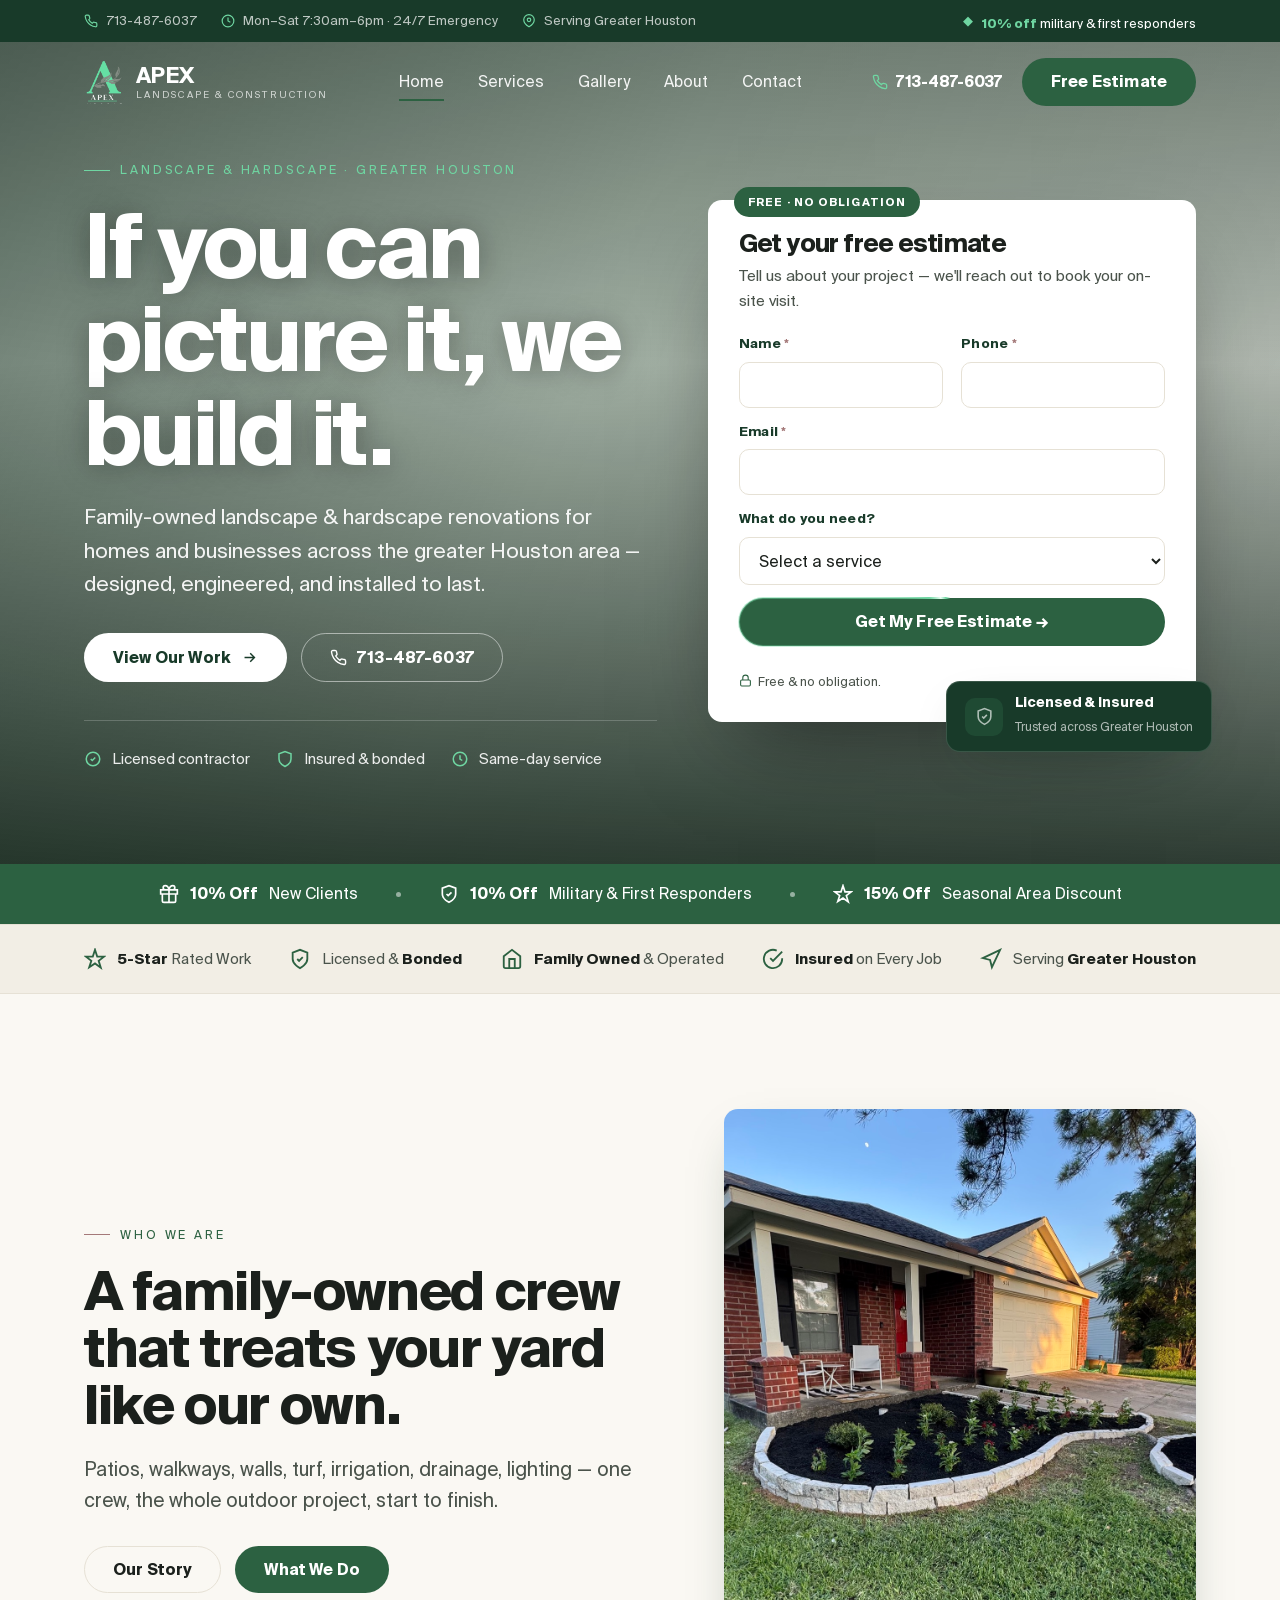
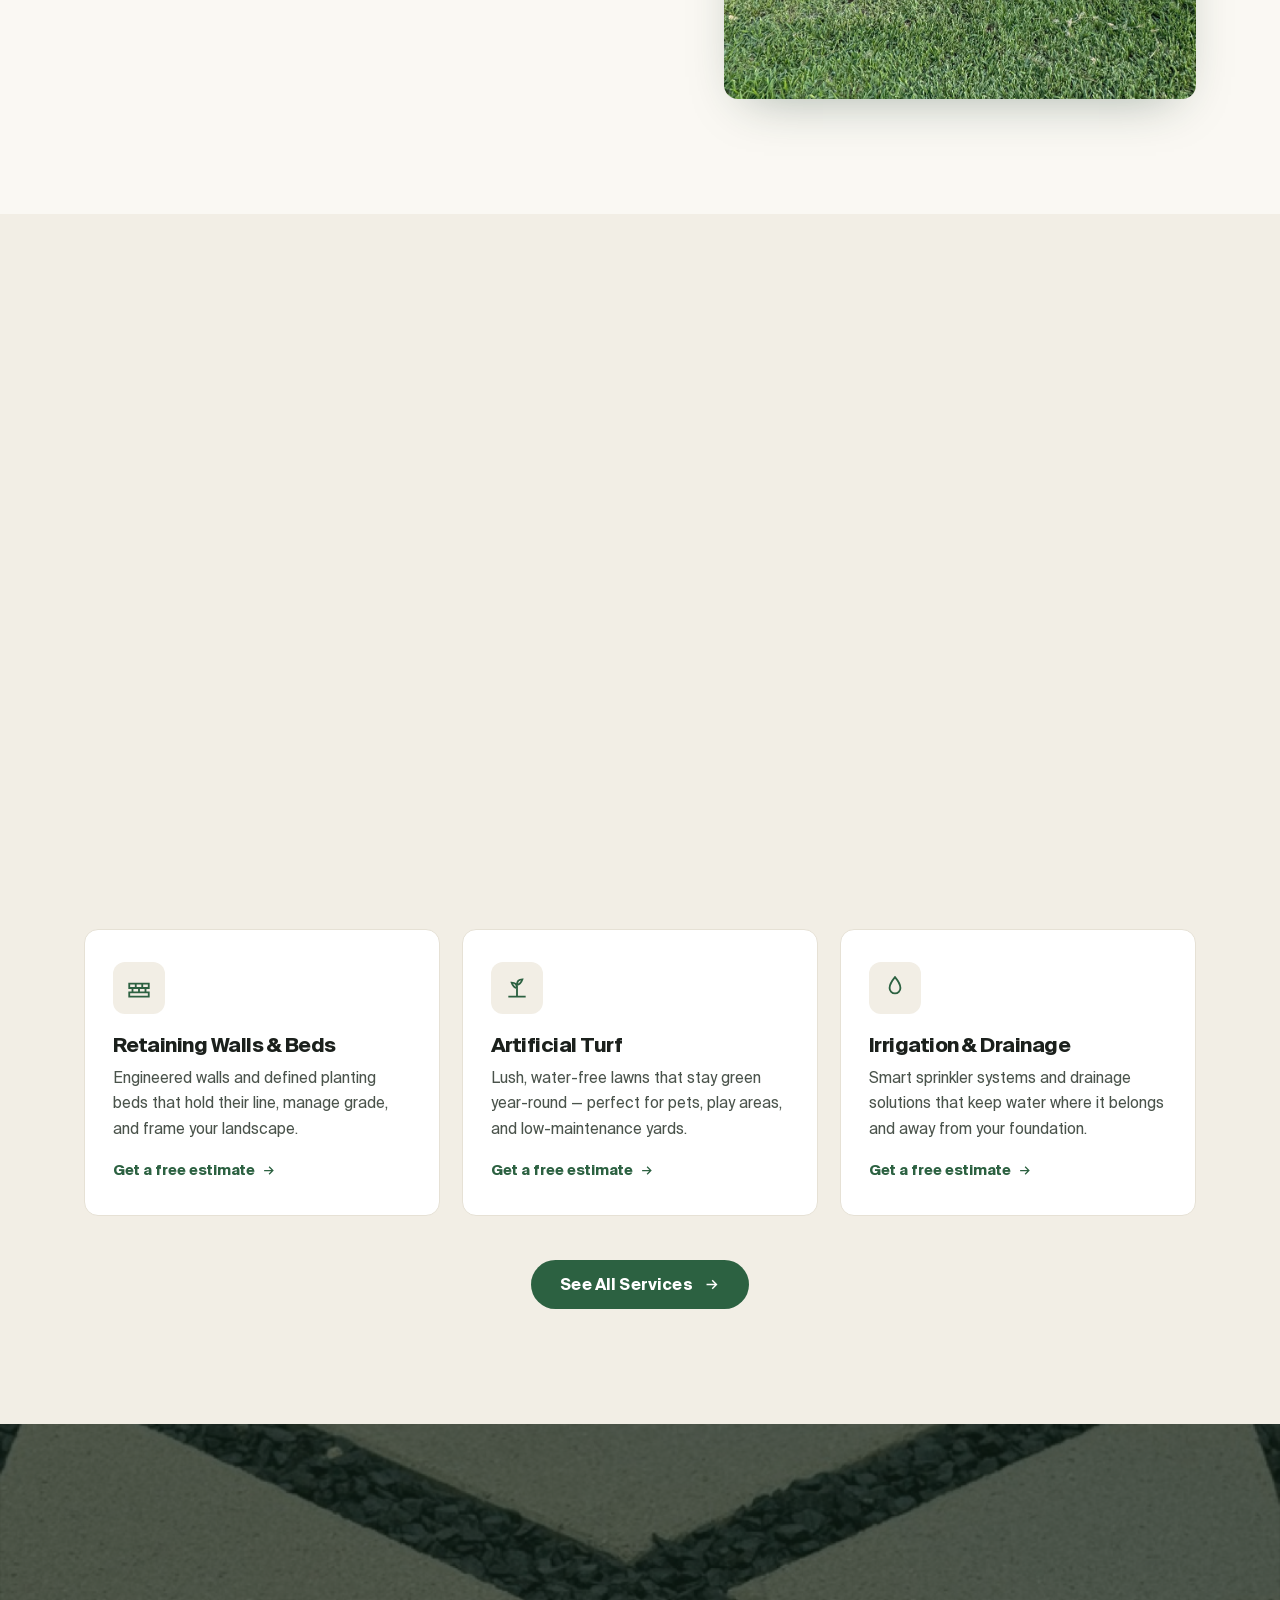
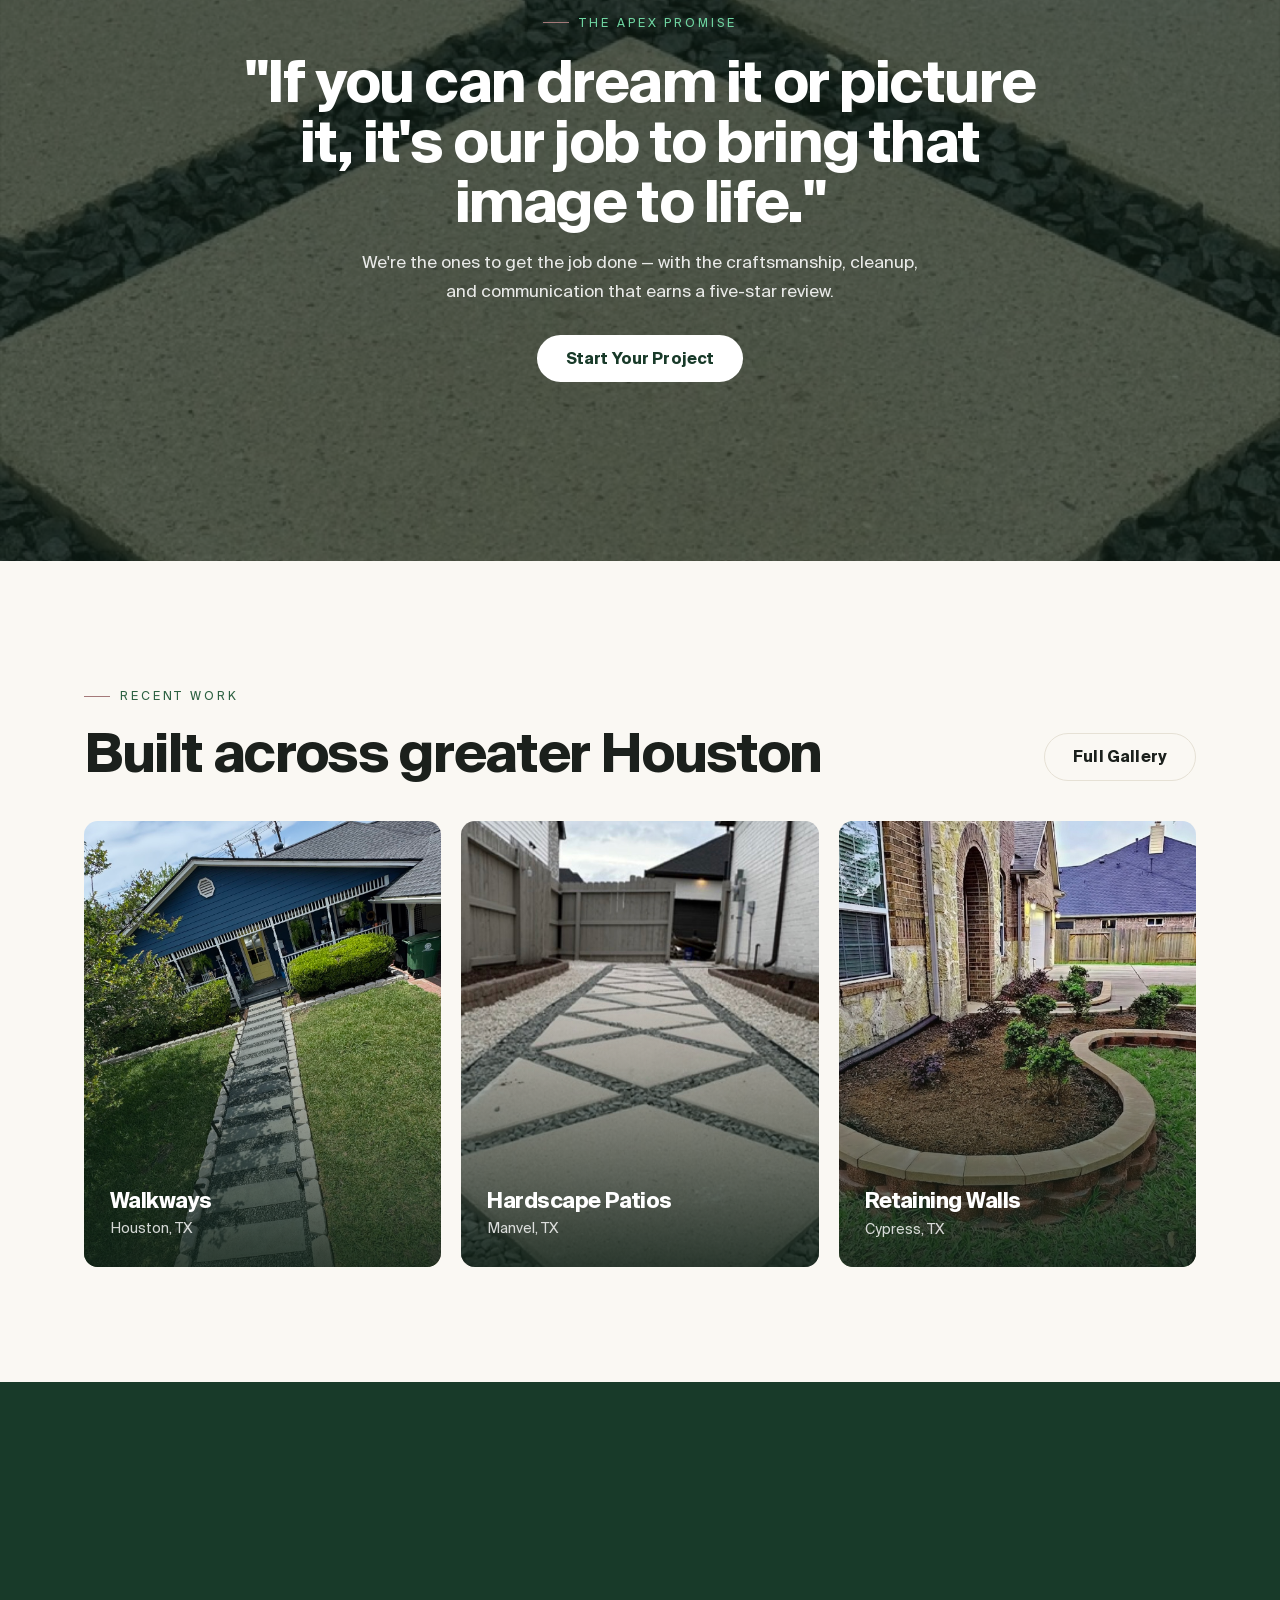
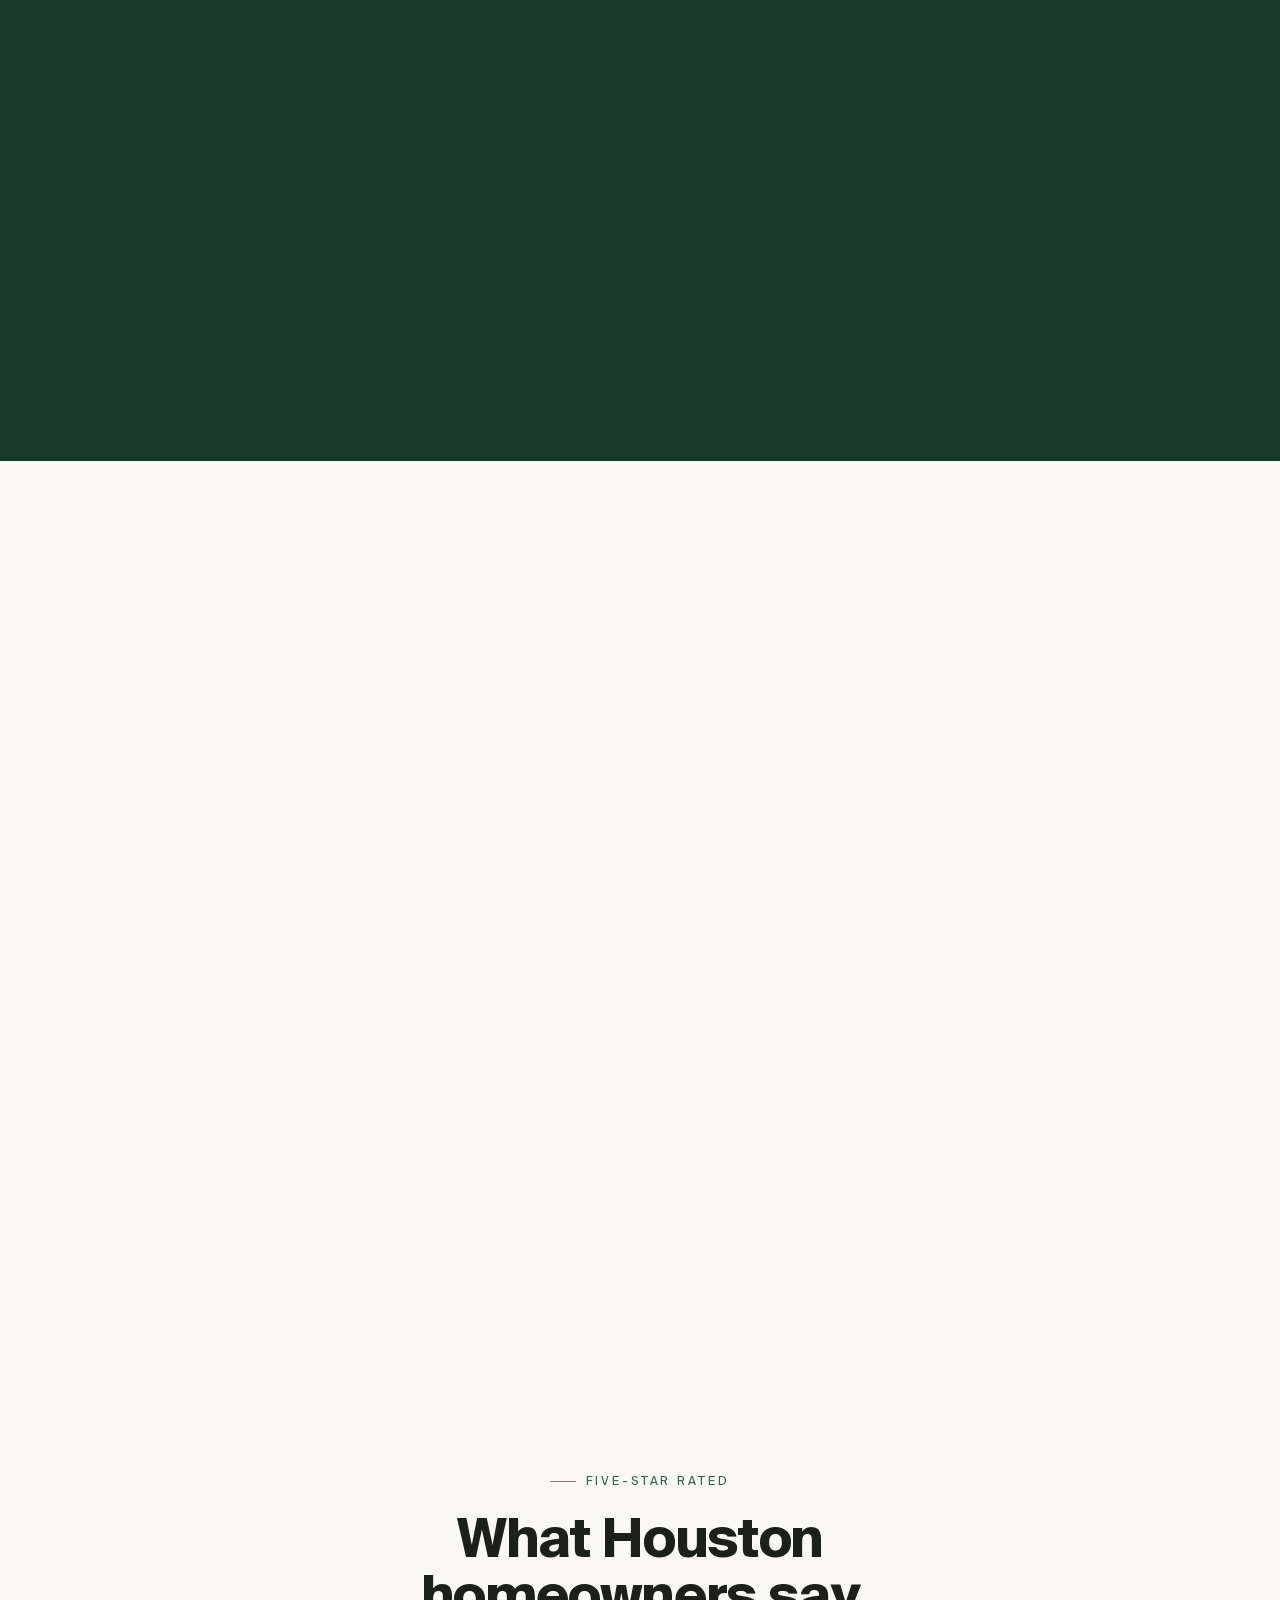
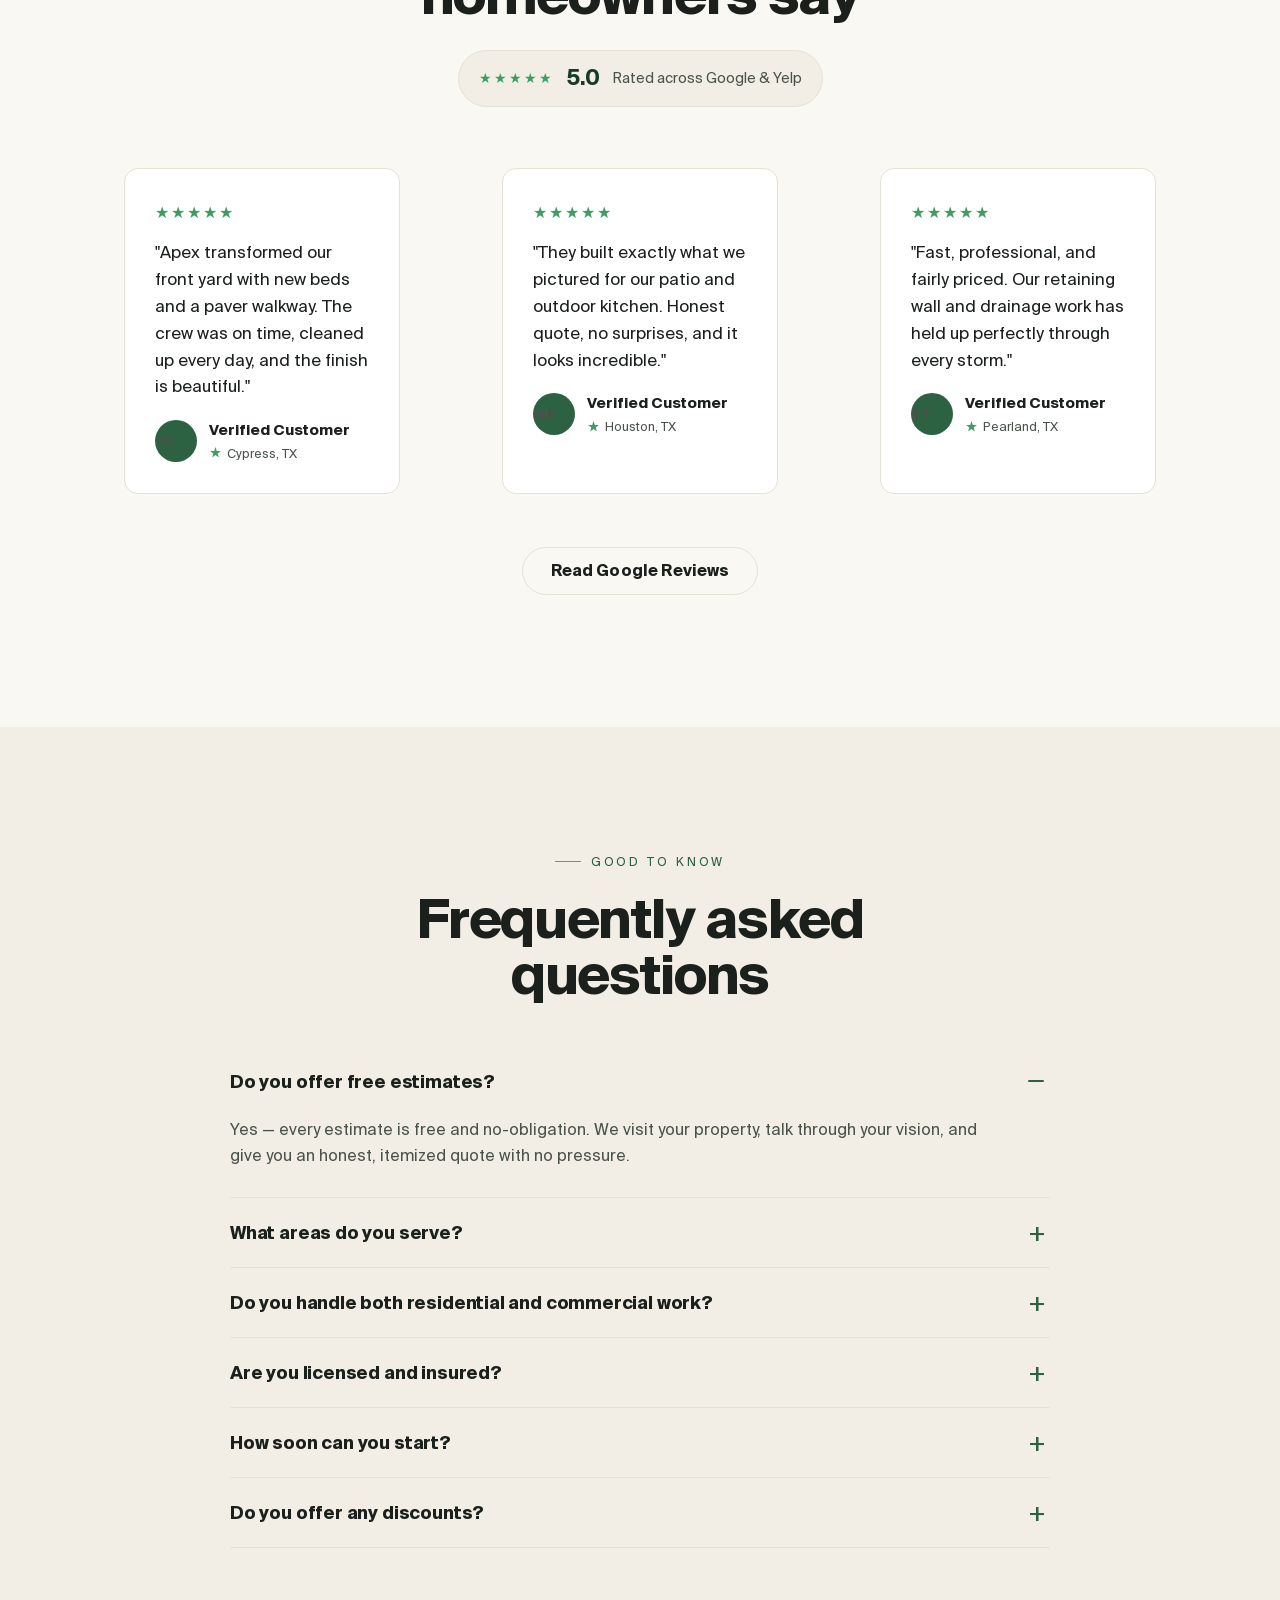
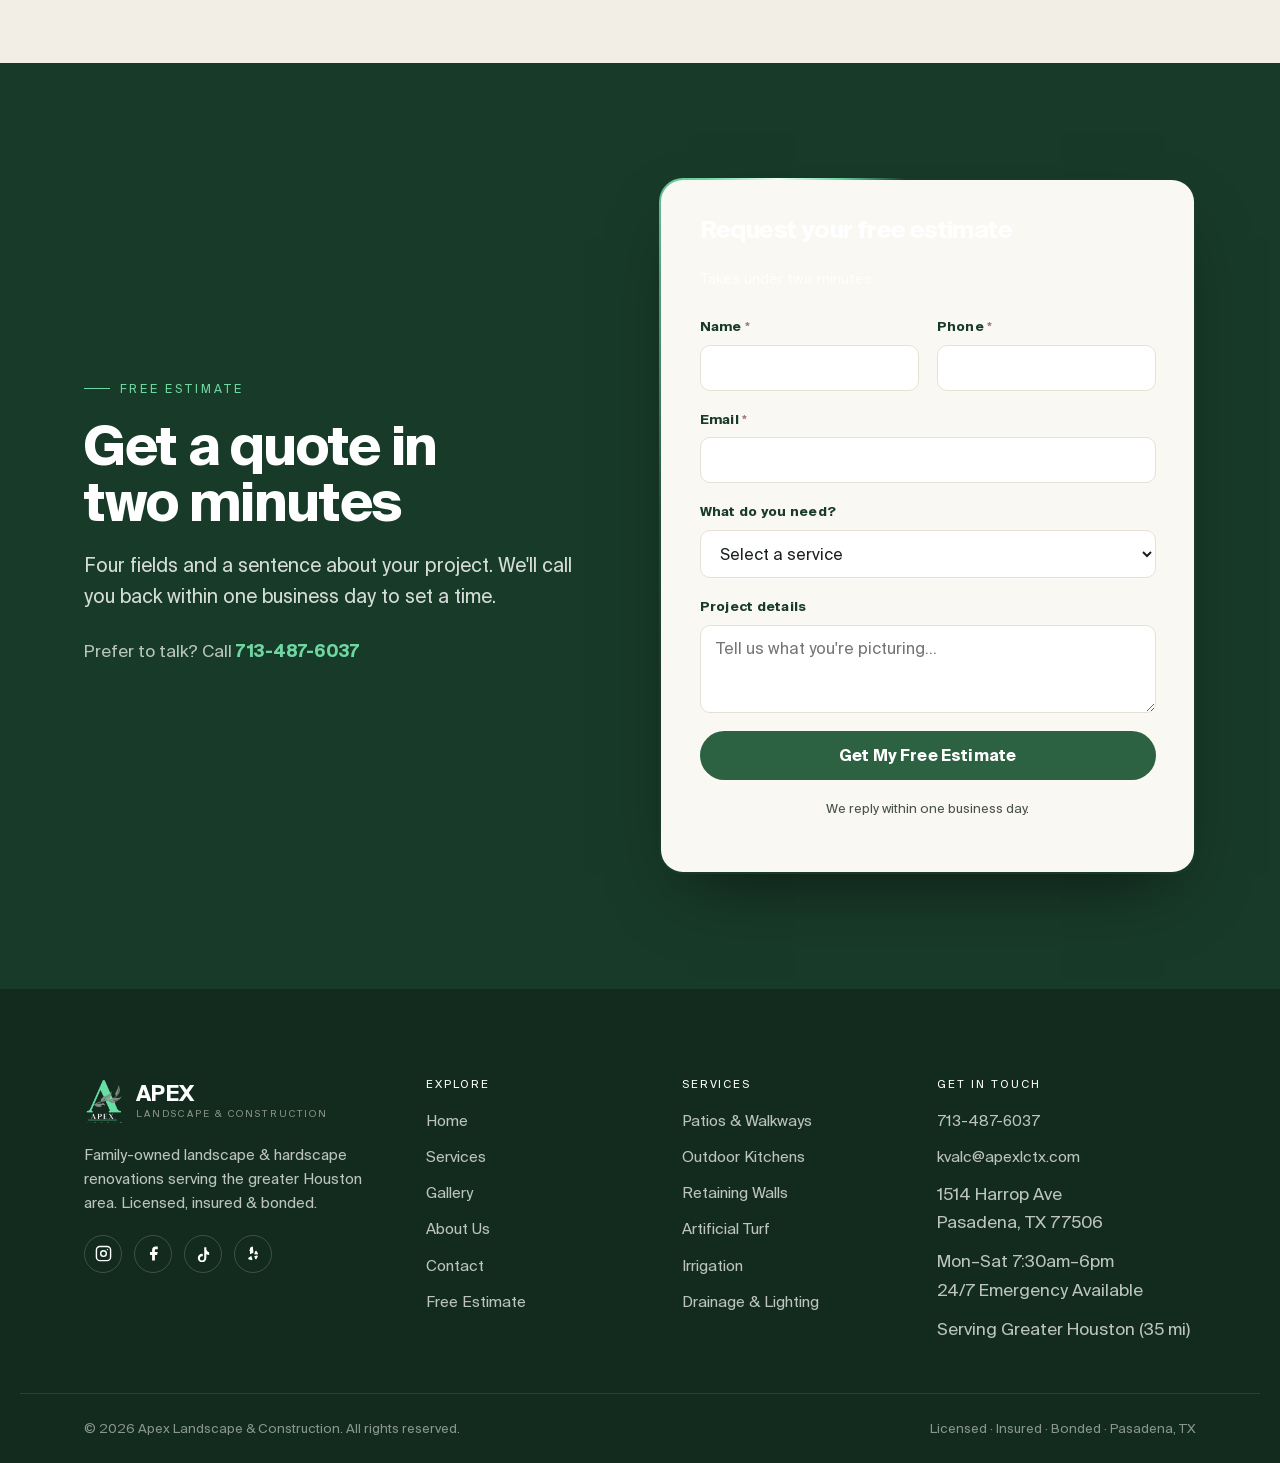
==== commit 675ebc31: "Client edit round: service deep-links, trimmed estimate form, curated gallery, unique photos, 7:30–6" ====
--- a/index.html
+++ b/index.html
@@ -14,7 +14,7 @@
   <div class="utility__inner">
     <div class="u-left">
       <span class="u-item"><svg viewBox="0 0 24 24" fill="none" stroke="currentColor" stroke-width="2"><path d="M22 16.92v3a2 2 0 0 1-2.18 2 19.79 19.79 0 0 1-8.63-3.07 19.5 19.5 0 0 1-6-6 19.79 19.79 0 0 1-3.07-8.67A2 2 0 0 1 4.11 2h3a2 2 0 0 1 2 1.72c.13.96.36 1.9.7 2.81a2 2 0 0 1-.45 2.11L8.09 9.91a16 16 0 0 0 6 6l1.27-1.27a2 2 0 0 1 2.11-.45c.9.34 1.85.57 2.81.7A2 2 0 0 1 22 16.92z"/></svg><a href="tel:+17134876037">713-487-6037</a></span>
-      <span class="u-item hide-sm"><svg viewBox="0 0 24 24" fill="none" stroke="currentColor" stroke-width="2"><circle cx="12" cy="12" r="10"/><path d="M12 6v6l4 2"/></svg>Mon–Sat 7am–7pm · 24/7 Emergency</span>
+      <span class="u-item hide-sm"><svg viewBox="0 0 24 24" fill="none" stroke="currentColor" stroke-width="2"><circle cx="12" cy="12" r="10"/><path d="M12 6v6l4 2"/></svg>Mon–Sat 7:30am–6pm · 24/7 Emergency</span>
       <span class="u-item hide-sm"><svg viewBox="0 0 24 24" fill="none" stroke="currentColor" stroke-width="2"><path d="M21 10c0 7-9 12-9 12s-9-5-9-12a9 9 0 0 1 18 0z"/><circle cx="12" cy="10" r="3"/></svg>Serving Greater Houston</span>
     </div>
     <div class="u-offer"><span class="diamond">◆</span>
@@ -64,7 +64,7 @@
   <div class="mm-contact">
     <a href="tel:+17134876037">713-487-6037</a>
     <a href="mailto:kvalc@apexlctx.com">kvalc@apexlctx.com</a>
-    <span>Mon–Sat 7am–7pm · 24/7 Emergency</span>
+    <span>Mon–Sat 7:30am–6pm · 24/7 Emergency</span>
   </div>
 </div>
 
@@ -141,7 +141,7 @@
     <span class="sep"></span>
     <span class="o"><svg viewBox="0 0 24 24" fill="none" stroke="currentColor" stroke-width="2"><path d="M12 22s8-4 8-10V5l-8-3-8 3v7c0 6 8 10 8 10z"/><path d="M9 12l2 2 4-4"/></svg><b>10% Off</b> Military &amp; First Responders</span>
     <span class="sep"></span>
-    <span class="o"><svg viewBox="0 0 24 24" fill="none" stroke="currentColor" stroke-width="2"><circle cx="12" cy="12" r="10"/><path d="M12 6v6l4 2"/></svg><b>Same-Day</b> Service Available</span>
+    <span class="o"><svg viewBox="0 0 24 24" fill="none" stroke="currentColor" stroke-width="2"><path d="M12 2l2.4 7.4H22l-6 4.6 2.3 7.4-6.3-4.6L5.7 21 8 14 2 9.4h7.6z"/></svg><b>15% Off</b> Seasonal Area Discount</span>
   </div>
 </div>
 
@@ -163,26 +163,16 @@
       <div class="reveal">
         <span class="eyebrow">Who We Are</span>
         <h2 class="h-lg">A family-owned crew that treats your yard like our own.</h2>
-        <p class="lede" style="margin-top:22px">We specialize in landscaping and hardscaping renovations — residential and commercial — across the general Houston area. From a simple paver walkway to a full outdoor kitchen, our job is to take the picture in your head and bring it to life the right way, the first time.</p>
+        <p class="lede" style="margin-top:22px">Patios, walkways, walls, turf, irrigation, drainage, lighting — one crew, the whole outdoor project, start to finish.</p>
         <div class="btn-row" style="margin-top:30px">
           <a href="about.html" class="btn btn--ghost">Our Story</a>
           <a href="services.html" class="btn btn--primary">What We Do</a>
         </div>
       </div>
       <div class="split__media reveal" data-d="1">
-        <img src="assets/img/projects/cypress/01.jpg" alt="Curved paver retaining wall bed with fresh mulch and shrubs">
-      </div>
-    </div>
-  </div>
-</section>
-
-<!-- ============ STATS ============ -->
-<section class="section--tight wrap">
-  <div class="stats reveal">
-    <div class="stat"><b>35 mi</b><span>Houston Service Radius</span></div>
-    <div class="stat"><b>5★</b><span>Rated Workmanship</span></div>
-    <div class="stat"><b>Same Day</b><span>Service Available</span></div>
-    <div class="stat"><b>24/7</b><span>Emergency Response</span></div>
+        <img src="assets/img/projects/northside/06.jpg" alt="Freshly planted stone-bordered front beds at an Apex project">
+      </div>
+    </div>
   </div>
 </section>
 
@@ -196,41 +186,47 @@
     </div>
     <div class="svc-grid">
       <!-- Patios -->
-      <article class="svc-card reveal">
+      <a class="svc-card reveal" href="estimate.html?service=patios">
         <div class="svc-card__icon"><svg viewBox="0 0 24 24" fill="none" stroke="currentColor" stroke-width="1.7"><rect x="3" y="3" width="7" height="7" rx="1"/><rect x="14" y="3" width="7" height="7" rx="1"/><rect x="3" y="14" width="7" height="7" rx="1"/><rect x="14" y="14" width="7" height="7" rx="1"/></svg></div>
         <h3>Patio Renovations</h3>
         <p>Custom paver and stone patios built for Texas weather — the outdoor living space your backyard is missing.</p>
-      </article>
+        <span class="svc-card__link">Get a free estimate <svg viewBox="0 0 24 24" width="15" height="15" fill="none" stroke="currentColor" stroke-width="2"><path d="M5 12h14M13 6l6 6-6 6"/></svg></span>
+      </a>
       <!-- Walkways -->
-      <article class="svc-card reveal" data-d="1">
+      <a class="svc-card reveal" data-d="1" href="estimate.html?service=walkways">
         <div class="svc-card__icon"><svg viewBox="0 0 24 24" fill="none" stroke="currentColor" stroke-width="1.7"><path d="M8 21l3-18M16 21l-3-18M6 8h12M5 14h14"/></svg></div>
         <h3>Paver Walkways</h3>
         <p>Curved, clean, and level walkways that guide guests to your door and lift your home's entire curb appeal.</p>
-      </article>
+        <span class="svc-card__link">Get a free estimate <svg viewBox="0 0 24 24" width="15" height="15" fill="none" stroke="currentColor" stroke-width="2"><path d="M5 12h14M13 6l6 6-6 6"/></svg></span>
+      </a>
       <!-- Outdoor kitchens -->
-      <article class="svc-card reveal" data-d="2">
+      <a class="svc-card reveal" data-d="2" href="estimate.html?service=kitchens">
         <div class="svc-card__icon"><svg viewBox="0 0 24 24" fill="none" stroke="currentColor" stroke-width="1.7"><rect x="3" y="9" width="18" height="11" rx="2"/><path d="M3 13h18M8 9V5a2 2 0 0 1 2-2h4a2 2 0 0 1 2 2v4"/></svg></div>
         <h3>Outdoor Kitchens</h3>
         <p>Grills, counters, and built-ins that turn the backyard into the best seat in the house for entertaining.</p>
-      </article>
+        <span class="svc-card__link">Get a free estimate <svg viewBox="0 0 24 24" width="15" height="15" fill="none" stroke="currentColor" stroke-width="2"><path d="M5 12h14M13 6l6 6-6 6"/></svg></span>
+      </a>
       <!-- Retaining walls -->
-      <article class="svc-card reveal">
+      <a class="svc-card reveal" href="estimate.html?service=walls">
         <div class="svc-card__icon"><svg viewBox="0 0 24 24" fill="none" stroke="currentColor" stroke-width="1.7"><path d="M3 8h6v4H3zM15 8h6v4h-6zM9 8h6v4H9zM6 12h6v4H6zM12 12h6v4h-6zM3 16h18v4H3z"/></svg></div>
         <h3>Retaining Walls &amp; Beds</h3>
         <p>Engineered walls and defined planting beds that hold their line, manage grade, and frame your landscape.</p>
-      </article>
+        <span class="svc-card__link">Get a free estimate <svg viewBox="0 0 24 24" width="15" height="15" fill="none" stroke="currentColor" stroke-width="2"><path d="M5 12h14M13 6l6 6-6 6"/></svg></span>
+      </a>
       <!-- Turf -->
-      <article class="svc-card reveal" data-d="1">
+      <a class="svc-card reveal" data-d="1" href="estimate.html?service=turf">
         <div class="svc-card__icon"><svg viewBox="0 0 24 24" fill="none" stroke="currentColor" stroke-width="1.7"><path d="M12 20V9M12 9c0-3 2-5 5-5-1 3-3 5-5 5zM12 12c0-3-2-5-5-5 1 3 3 5 5 5zM4 20h16"/></svg></div>
         <h3>Artificial Turf</h3>
         <p>Lush, water-free lawns that stay green year-round — perfect for pets, play areas, and low-maintenance yards.</p>
-      </article>
+        <span class="svc-card__link">Get a free estimate <svg viewBox="0 0 24 24" width="15" height="15" fill="none" stroke="currentColor" stroke-width="2"><path d="M5 12h14M13 6l6 6-6 6"/></svg></span>
+      </a>
       <!-- Irrigation -->
-      <article class="svc-card reveal" data-d="2">
+      <a class="svc-card reveal" data-d="2" href="estimate.html?service=irrigation,drainage">
         <div class="svc-card__icon"><svg viewBox="0 0 24 24" fill="none" stroke="currentColor" stroke-width="1.7"><path d="M12 2s5 6 5 10a5 5 0 0 1-10 0c0-4 5-10 5-10z"/></svg></div>
         <h3>Irrigation &amp; Drainage</h3>
         <p>Smart sprinkler systems and drainage solutions that keep water where it belongs and away from your foundation.</p>
-      </article>
+        <span class="svc-card__link">Get a free estimate <svg viewBox="0 0 24 24" width="15" height="15" fill="none" stroke="currentColor" stroke-width="2"><path d="M5 12h14M13 6l6 6-6 6"/></svg></span>
+      </a>
     </div>
     <div class="center" style="margin-top:44px">
       <a href="services.html" class="btn btn--primary">See All Services
@@ -263,15 +259,15 @@
     </div>
     <div class="tile-grid">
       <a href="gallery.html" class="tile reveal">
-        <img src="assets/img/projects/houston/05.jpg" alt="Stone-bordered gravel and paver front walkway with lighting">
+        <img src="assets/img/projects/houston/26.jpg" alt="Stone paver walkway leading to a Houston home">
         <div class="tile__body"><h3>Walkways</h3><p>Houston, TX</p></div>
       </a>
       <a href="gallery.html" class="tile reveal" data-d="1">
-        <img src="assets/img/projects/manvel/05.jpg" alt="Geometric paver patio with black and cream gravel joints">
+        <img src="assets/img/projects/manvel/02.jpg" alt="Diamond-pattern paver patio with black gravel joints">
         <div class="tile__body"><h3>Hardscape Patios</h3><p>Manvel, TX</p></div>
       </a>
       <a href="gallery.html" class="tile reveal" data-d="2">
-        <img src="assets/img/projects/cypress/13.jpg" alt="Curved brick retaining wall and mulched tree bed">
+        <img src="assets/img/projects/cypress/16.jpg" alt="Curved brick retaining wall bed with new shrubs">
         <div class="tile__body"><h3>Retaining Walls</h3><p>Cypress, TX</p></div>
       </a>
     </div>
@@ -306,65 +302,12 @@
         <h2 class="h-lg">Done right the first time</h2>
         <p class="lede" style="margin-top:20px">Our ideal client wants quality — the kind that lasts. So do we. Here's what every Apex job comes with:</p>
         <ul style="margin-top:26px;display:grid;gap:16px">
-          <li style="display:flex;gap:14px;align-items:flex-start"><svg viewBox="0 0 24 24" width="24" height="24" fill="none" stroke="var(--moss)" stroke-width="2" style="flex:none;margin-top:2px"><path d="M20 6L9 17l-5-5"/></svg><div><b>Licensed landscape contractor</b> — the credentials and know-how to do it to code.</div></li>
-          <li style="display:flex;gap:14px;align-items:flex-start"><svg viewBox="0 0 24 24" width="24" height="24" fill="none" stroke="var(--moss)" stroke-width="2" style="flex:none;margin-top:2px"><path d="M20 6L9 17l-5-5"/></svg><div><b>Fully insured &amp; bonded</b> — your property and our team are protected on every job.</div></li>
-          <li style="display:flex;gap:14px;align-items:flex-start"><svg viewBox="0 0 24 24" width="24" height="24" fill="none" stroke="var(--moss)" stroke-width="2" style="flex:none;margin-top:2px"><path d="M20 6L9 17l-5-5"/></svg><div><b>Same-day service</b> — responsive scheduling and 24/7 emergency availability.</div></li>
+          <li style="display:flex;gap:14px;align-items:flex-start"><svg viewBox="0 0 24 24" width="24" height="24" fill="none" stroke="var(--moss)" stroke-width="2" style="flex:none;margin-top:2px"><path d="M20 6L9 17l-5-5"/></svg><div><b>Licensed, insured &amp; bonded</b> — the credentials to build it to code and cover it if anything goes sideways.</div></li>
+          <li style="display:flex;gap:14px;align-items:flex-start"><svg viewBox="0 0 24 24" width="24" height="24" fill="none" stroke="var(--moss)" stroke-width="2" style="flex:none;margin-top:2px"><path d="M20 6L9 17l-5-5"/></svg><div><b>Proper base &amp; drainage</b> — compaction, edge restraint, and grade, so nothing sinks or pools later.</div></li>
           <li style="display:flex;gap:14px;align-items:flex-start"><svg viewBox="0 0 24 24" width="24" height="24" fill="none" stroke="var(--moss)" stroke-width="2" style="flex:none;margin-top:2px"><path d="M20 6L9 17l-5-5"/></svg><div><b>Residential &amp; commercial</b> — from front-yard beds to full commercial grounds.</div></li>
         </ul>
       </div>
     </div>
-  </div>
-</section>
-
-<!-- ============ COMPARISON ============ -->
-<section class="section section--cream">
-  <div class="wrap">
-    <div class="section-head section-head--center reveal" style="margin-bottom:48px">
-      <span class="eyebrow eyebrow--center">The Apex Difference</span>
-      <h2 class="h-lg">Not your average landscaper</h2>
-      <p class="lede" style="margin:16px auto 0">Same yard, completely different experience. Here's what changes when you hire a crew that actually shows up and stands behind the work.</p>
-    </div>
-    <div class="cmp-grid">
-      <div class="cmp-col typical reveal">
-        <div class="cmp-tag">The Typical Crew</div>
-        <h3>Cut corners &amp; disappear</h3>
-        <ul>
-          <li><svg viewBox="0 0 24 24" fill="none" stroke="currentColor" stroke-width="2"><path d="M18 6L6 18M6 6l12 12"/></svg>No-shows and vague timelines</li>
-          <li><svg viewBox="0 0 24 24" fill="none" stroke="currentColor" stroke-width="2"><path d="M18 6L6 18M6 6l12 12"/></svg>Skipped base prep — walkways that sink</li>
-          <li><svg viewBox="0 0 24 24" fill="none" stroke="currentColor" stroke-width="2"><path d="M18 6L6 18M6 6l12 12"/></svg>Surprise charges and add-ons</li>
-          <li><svg viewBox="0 0 24 24" fill="none" stroke="currentColor" stroke-width="2"><path d="M18 6L6 18M6 6l12 12"/></svg>Mess left behind, no cleanup</li>
-          <li><svg viewBox="0 0 24 24" fill="none" stroke="currentColor" stroke-width="2"><path d="M18 6L6 18M6 6l12 12"/></svg>Unlicensed, uninsured, unreachable</li>
-        </ul>
-      </div>
-      <div class="cmp-col apex reveal" data-d="1">
-        <span class="badge-best">The Apex Way</span>
-        <div class="cmp-tag">Apex Landscape &amp; Construction</div>
-        <h3>Built right &amp; backed up</h3>
-        <ul>
-          <li><svg viewBox="0 0 24 24" fill="none" stroke="currentColor" stroke-width="2"><path d="M20 6L9 17l-5-5"/></svg>On time, same-day service available</li>
-          <li><svg viewBox="0 0 24 24" fill="none" stroke="currentColor" stroke-width="2"><path d="M20 6L9 17l-5-5"/></svg>Proper base &amp; drainage — built to last</li>
-          <li><svg viewBox="0 0 24 24" fill="none" stroke="currentColor" stroke-width="2"><path d="M20 6L9 17l-5-5"/></svg>Honest, itemized quotes up front</li>
-          <li><svg viewBox="0 0 24 24" fill="none" stroke="currentColor" stroke-width="2"><path d="M20 6L9 17l-5-5"/></svg>Clean site, every single day</li>
-          <li><svg viewBox="0 0 24 24" fill="none" stroke="currentColor" stroke-width="2"><path d="M20 6L9 17l-5-5"/></svg>Licensed, insured &amp; bonded</li>
-        </ul>
-      </div>
-    </div>
-  </div>
-</section>
-
-<!-- ============ OFFERS ============ -->
-<section class="section">
-  <div class="wrap">
-    <div class="section-head section-head--center reveal" style="margin-bottom:44px">
-      <span class="eyebrow eyebrow--center">Current Offers</span>
-      <h2 class="h-lg">Save on your next project</h2>
-    </div>
-    <div class="offers">
-      <div class="offer reveal"><b>10%</b><h3>New Clients</h3><p>First-time Apex customers save 10% on their project.</p></div>
-      <div class="offer reveal" data-d="1"><b>10%</b><h3>Military &amp; First Responders</h3><p>Our thanks for your service — 10% off, year-round.</p></div>
-      <div class="offer reveal" data-d="2"><b>15%</b><h3>Seasonal Quarterly</h3><p>Rotating 15% area discount across the Houston metro each quarter.</p></div>
-    </div>
-    <p class="center muted" style="margin-top:22px;font-size:.86rem">Seasonal discount rotates by region — Jan–Mar North · Apr–Jun East · Jul–Sep South · Oct–Dec West. Ask us if your area qualifies.</p>
   </div>
 </section>
 
@@ -445,12 +388,7 @@
       <div class="reveal">
         <span class="eyebrow">Free Estimate</span>
         <h2 class="h-lg">Get a quote in<br>two minutes</h2>
-        <p class="lede" style="margin-top:20px;color:rgba(255,255,255,.82)">Drop your details and what you're picturing. We'll reach out within one business day to confirm your free on-site estimate — no pressure, no obligation.</p>
-        <ul style="margin-top:26px;display:grid;gap:13px">
-          <li style="display:flex;gap:12px;align-items:center;color:rgba(255,255,255,.9)"><svg viewBox="0 0 24 24" width="20" height="20" fill="none" stroke="var(--mint)" stroke-width="2" style="flex:none"><path d="M20 6L9 17l-5-5"/></svg> Honest, itemized quotes</li>
-          <li style="display:flex;gap:12px;align-items:center;color:rgba(255,255,255,.9)"><svg viewBox="0 0 24 24" width="20" height="20" fill="none" stroke="var(--mint)" stroke-width="2" style="flex:none"><path d="M20 6L9 17l-5-5"/></svg> Licensed, insured &amp; bonded</li>
-          <li style="display:flex;gap:12px;align-items:center;color:rgba(255,255,255,.9)"><svg viewBox="0 0 24 24" width="20" height="20" fill="none" stroke="var(--mint)" stroke-width="2" style="flex:none"><path d="M20 6L9 17l-5-5"/></svg> 10% off for new clients</li>
-        </ul>
+        <p class="lede" style="margin-top:20px;color:rgba(255,255,255,.82)">Four fields and a sentence about your project. We'll call you back within one business day to set a time.</p>
         <p style="margin-top:26px;color:rgba(255,255,255,.7)">Prefer to talk? Call <a href="tel:+17134876037" style="color:var(--mint);font-weight:600">713-487-6037</a></p>
       </div>
 
@@ -489,19 +427,6 @@
   </div>
 </section>
 
-<!-- ============ FINAL CTA ============ -->
-<section class="cta-final">
-  <div class="wrap">
-    <span class="eyebrow eyebrow--center" style="color:var(--mint);justify-content:center">Let's Build</span>
-    <h2>Ready to bring your outdoor vision to life?</h2>
-    <p>Book a free on-site estimate. Tell us what you're picturing and we'll show you how to get there.</p>
-    <div class="btn-row" style="justify-content:center">
-      <a href="estimate.html" class="btn btn--light">Book a Free Estimate</a>
-      <a href="tel:+17134876037" class="btn btn--outline-light">Call 713-487-6037</a>
-    </div>
-  </div>
-</section>
-
 <!-- ============ FOOTER ============ -->
 <footer class="footer">
   <div class="footer__top">
@@ -541,7 +466,7 @@
       <a href="tel:+17134876037">713-487-6037</a>
       <a href="mailto:kvalc@apexlctx.com">kvalc@apexlctx.com</a>
       <span style="display:block;margin-bottom:11px">1514 Harrop Ave<br>Pasadena, TX 77506</span>
-      <span style="display:block;margin-bottom:11px">Mon–Sat 7am–7pm<br>24/7 Emergency Available</span>
+      <span style="display:block;margin-bottom:11px">Mon–Sat 7:30am–6pm<br>24/7 Emergency Available</span>
       <span style="display:block">Serving Greater Houston (35 mi)</span>
     </div>
   </div>
--- a/assets/css/site.css
+++ b/assets/css/site.css
@@ -242,6 +242,7 @@
 
 /* ---------- service cards ---------- */
 .svc-grid{display:grid;grid-template-columns:repeat(3,1fr);gap:22px}
+a.svc-card{display:block;text-decoration:none;color:inherit}
 .svc-card{background:#fff;border:1px solid var(--stone);border-radius:var(--radius);
   padding:32px 28px;transition:.4s var(--ease);position:relative;overflow:hidden}
 .svc-card:hover{transform:translateY(-6px);box-shadow:var(--shadow);border-color:transparent}
@@ -576,7 +577,8 @@
   body{font-size:16px}
   .svc-grid,.tile-grid,.quote-grid,.offers,.stats,.steps{grid-template-columns:1fr}
   .form__row{grid-template-columns:1fr}
-  .masonry{columns:1}
+  .masonry{columns:2;column-gap:10px}
+  .masonry figure{margin-bottom:10px}
   .footer__top{grid-template-columns:1fr;gap:32px}
   .hero__meta{gap:14px}
   .hero{min-height:82svh}
@@ -590,3 +592,10 @@
 @media (max-width:820px){
   aside[style*="sticky"]{position:static!important;top:auto!important}
 }
+
+/* pre-filled service notice on the estimate form */
+.svc-notice{display:flex;gap:11px;align-items:flex-start;padding:14px 16px;border-radius:12px;
+  background:rgba(44,97,65,.07);border:1px solid rgba(44,97,65,.2);font-size:.94rem;color:var(--ink-soft)}
+.svc-notice[hidden]{display:none}
+.svc-notice svg{width:19px;height:19px;flex:none;color:var(--moss);margin-top:2px}
+.svc-notice b{color:var(--forest)}
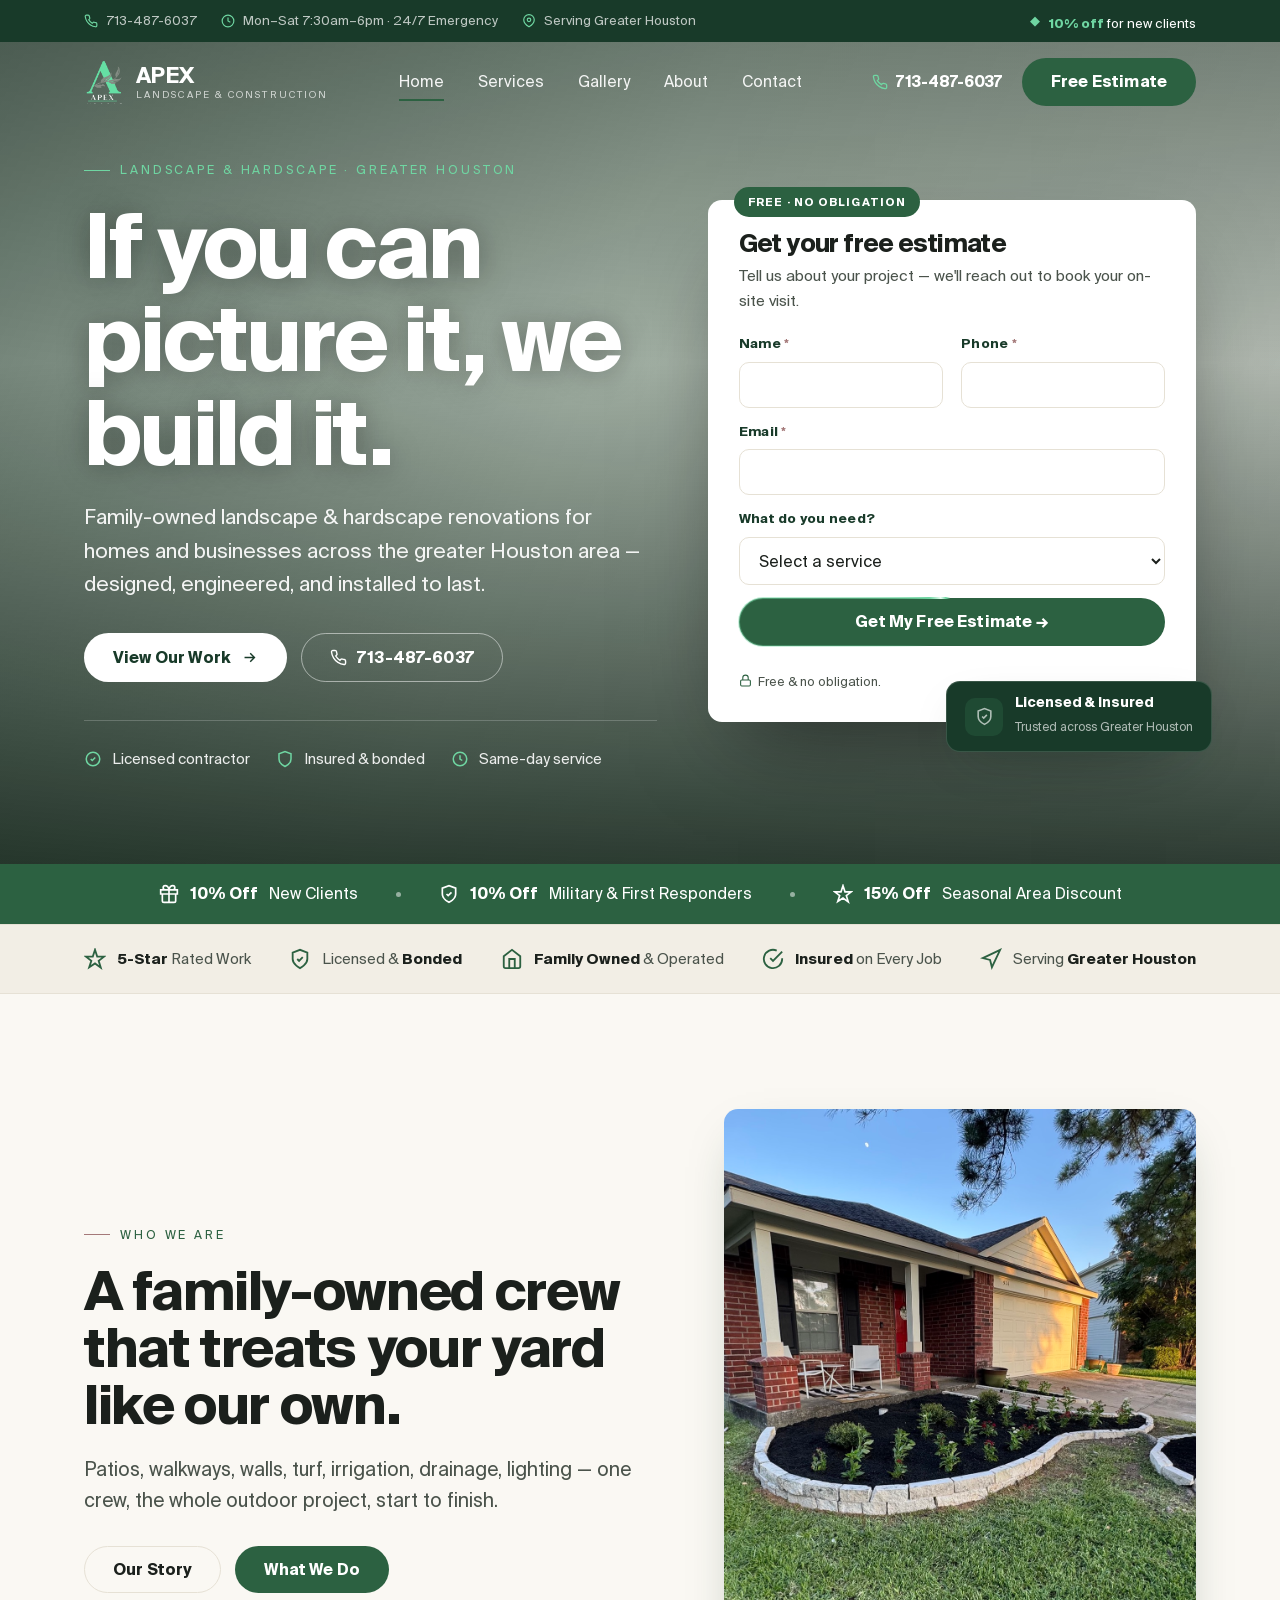
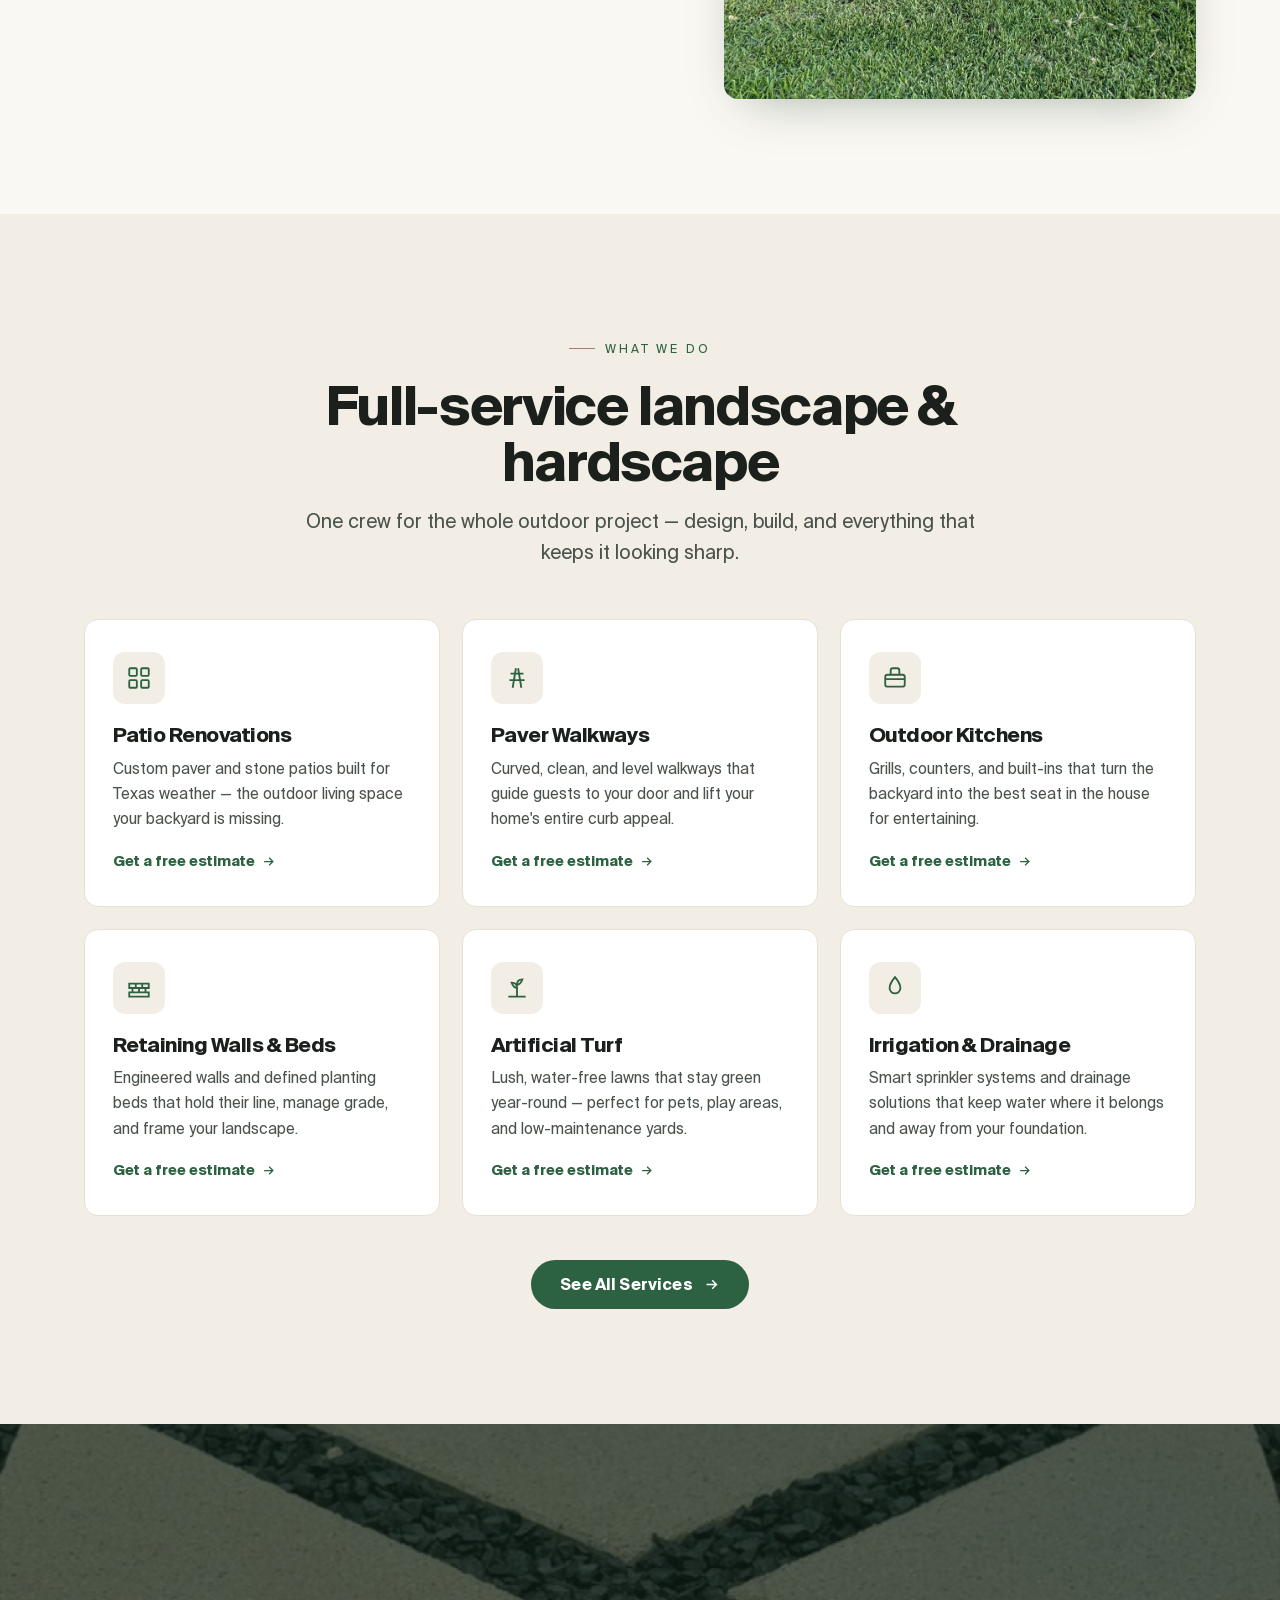
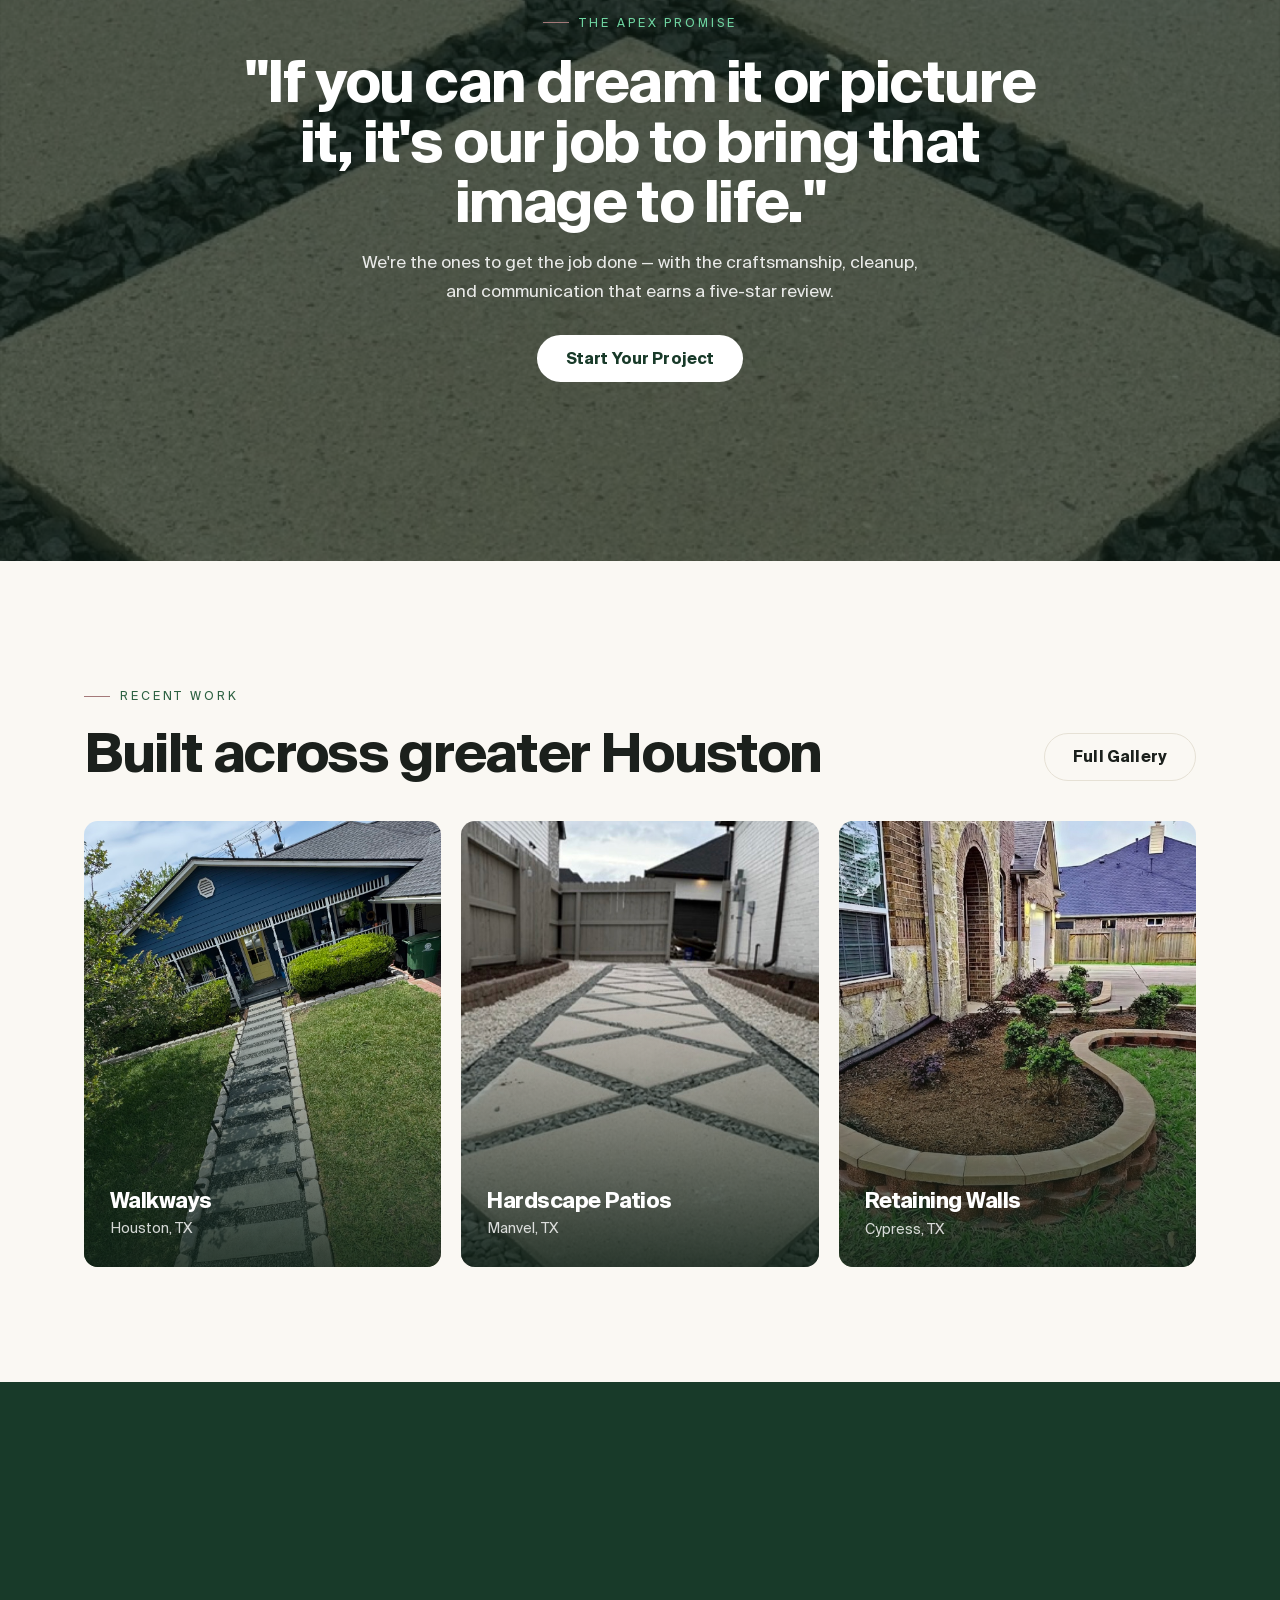
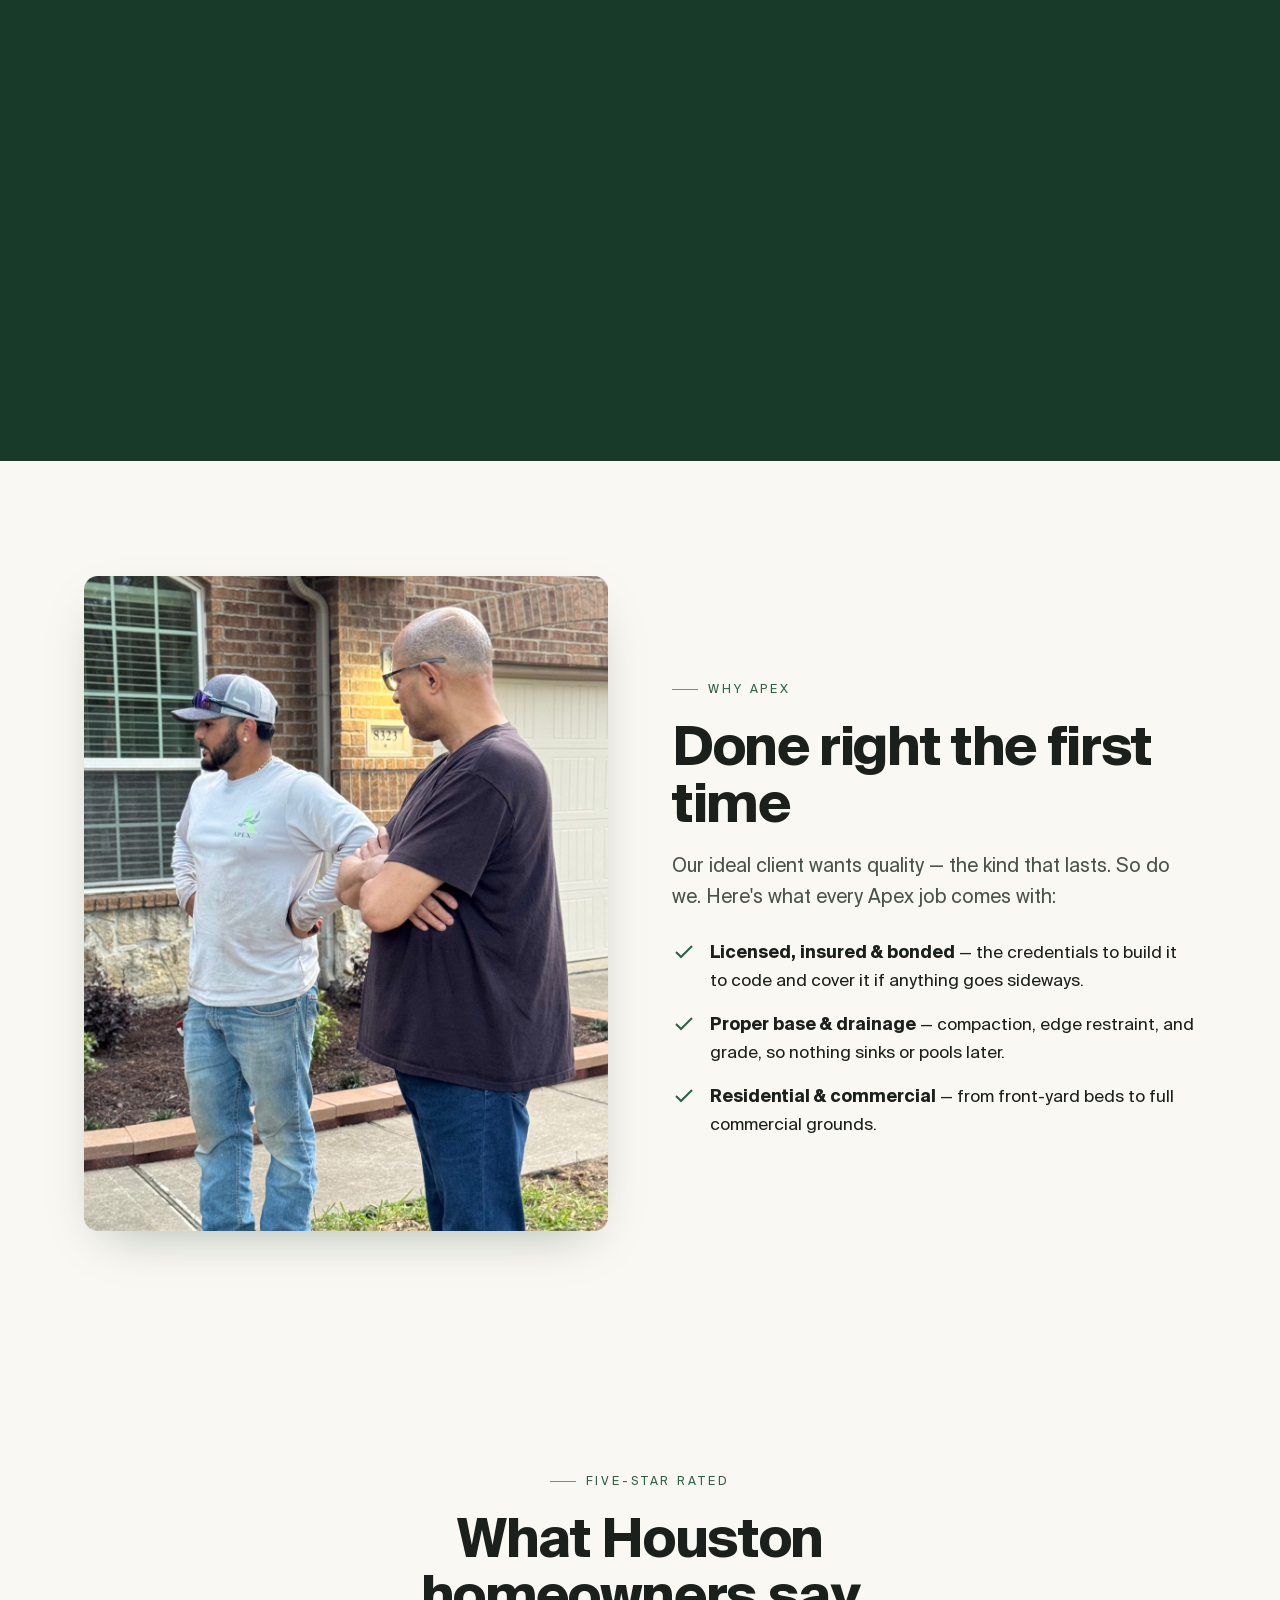
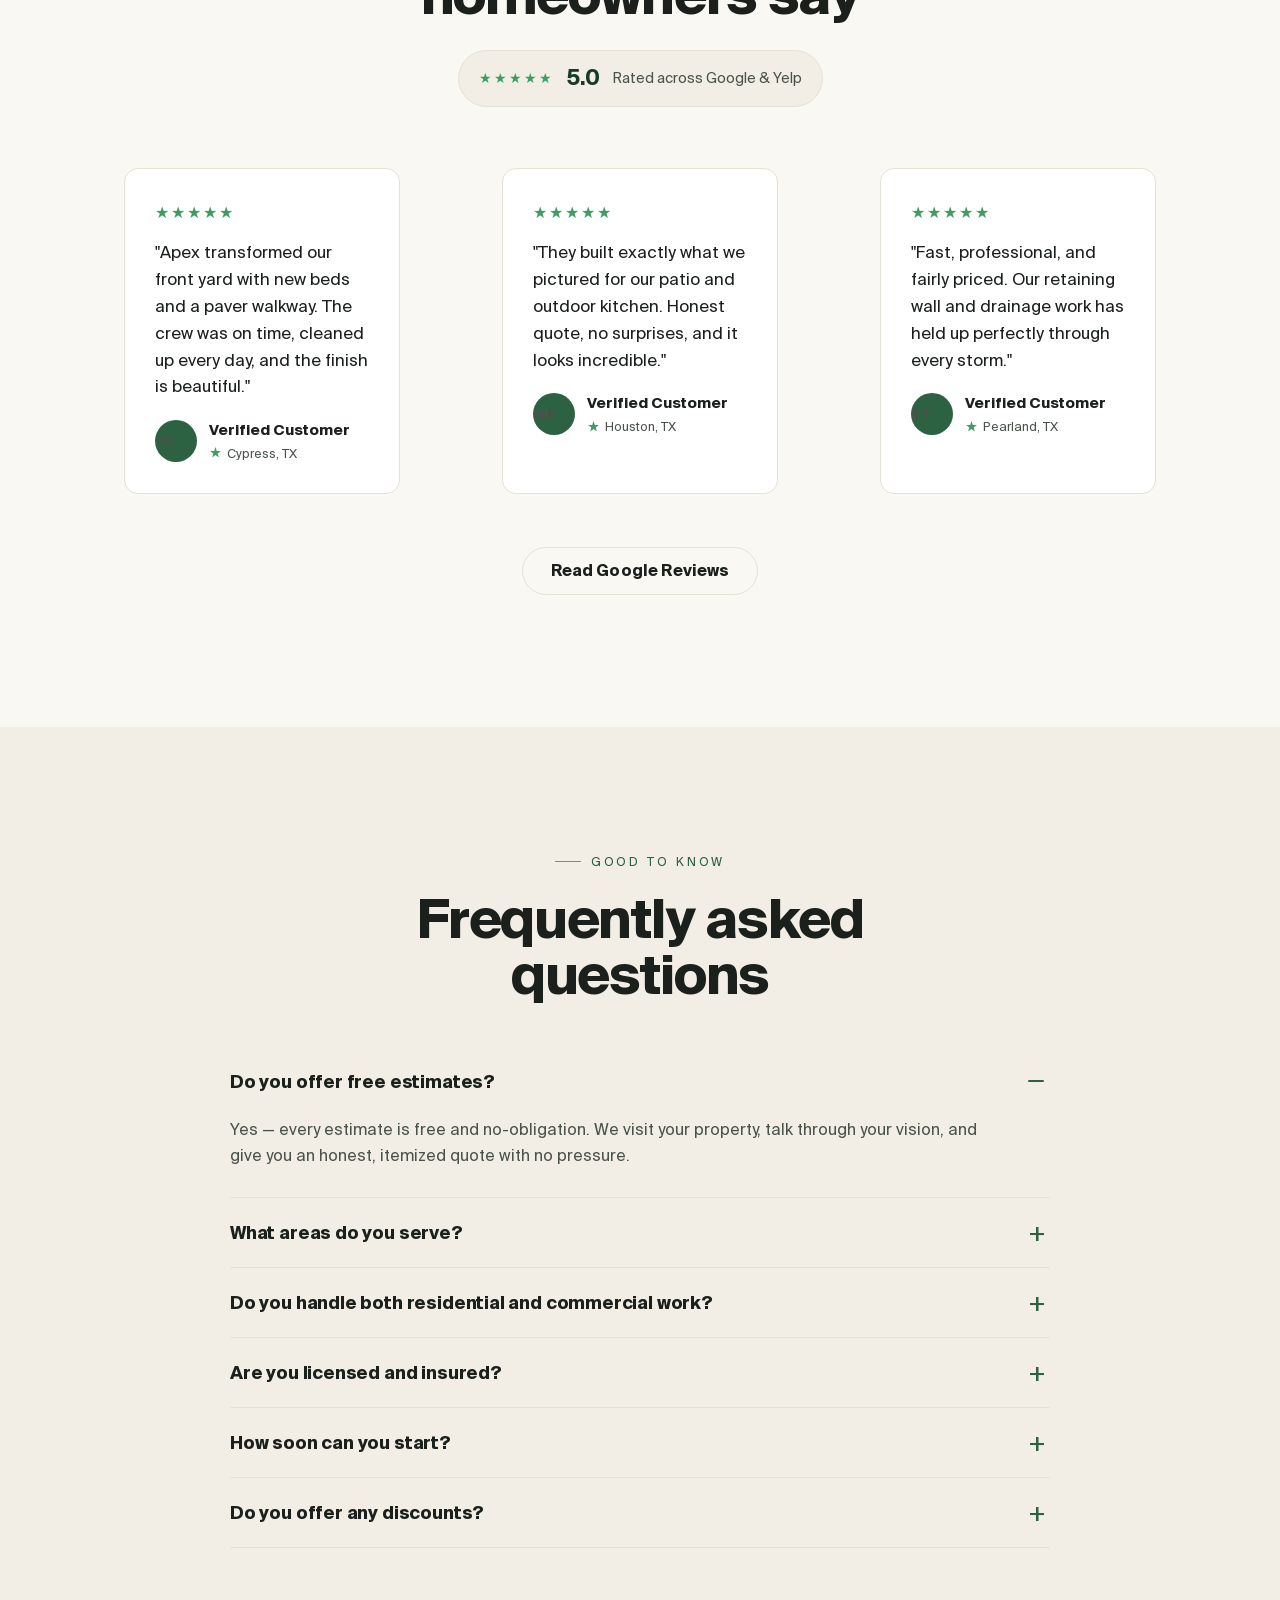
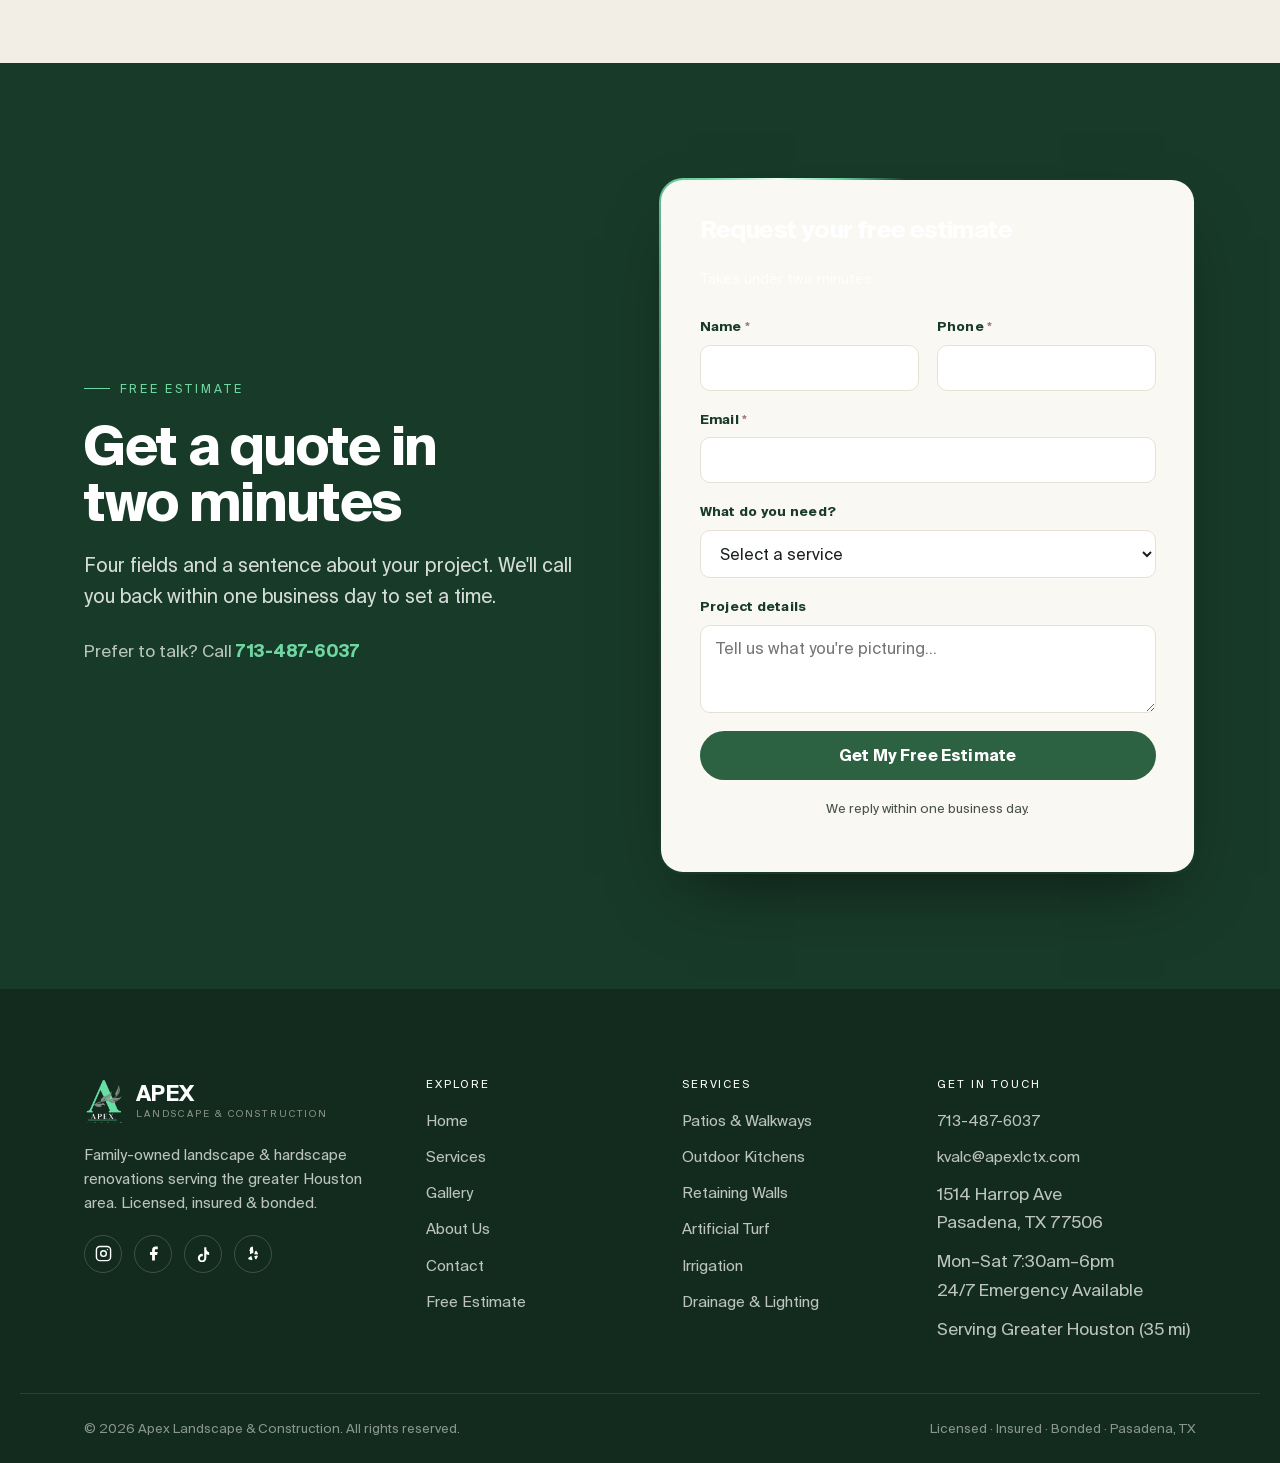
==== commit 8968b638: "SEO: add robots.txt, self-referencing canonicals, LocalBusiness JSON-LD - robots.txt (allow all + Si" ====
--- a/index.html
+++ b/index.html
@@ -3,9 +3,41 @@
 <head>
 <meta charset="UTF-8">
 <meta name="viewport" content="width=device-width, initial-scale=1">
+<link rel="canonical" href="https://www.apexlctx.com/">
 <title>Apex Landscape &amp; Construction — Houston Landscaping &amp; Hardscaping</title>
 <meta name="description" content="Family-owned landscape &amp; hardscape renovations serving Greater Houston. Patios, paver walkways, outdoor kitchens, retaining walls, artificial turf &amp; more. Licensed, insured &amp; bonded. Free estimates.">
 <link rel="icon" type="image/png" href="assets/img/brand/favicon.png"><link rel="stylesheet" href="assets/css/site.css">
+<script type="application/ld+json">
+{
+  "@context": "https://schema.org",
+  "@type": "GeneralContractor",
+  "@id": "https://www.apexlctx.com/#business",
+  "name": "Apex Landscape & Construction",
+  "url": "https://www.apexlctx.com/",
+  "telephone": "+1-713-487-6037",
+  "email": "kvalc@apexlctx.com",
+  "logo": "https://www.apexlctx.com/assets/img/brand/logo-mark-512.png",
+  "image": "https://www.apexlctx.com/assets/img/projects/cypress/01.jpg",
+  "address": {"@type": "PostalAddress", "streetAddress": "1514 Harrop Ave", "addressLocality": "Pasadena", "addressRegion": "TX", "postalCode": "77506", "addressCountry": "US"},
+  "openingHoursSpecification": [
+    {"@type": "OpeningHoursSpecification", "dayOfWeek": ["Monday", "Tuesday", "Wednesday", "Thursday", "Friday", "Saturday"], "opens": "07:30", "closes": "18:00"}
+  ],
+  "areaServed": [
+    {"@type": "City", "name": "Houston, TX"},
+    {"@type": "City", "name": "Pasadena, TX"},
+    {"@type": "City", "name": "Pearland, TX"},
+    {"@type": "City", "name": "Cypress, TX"},
+    {"@type": "City", "name": "Manvel, TX"},
+    {"@type": "City", "name": "Deer Park, TX"},
+    {"@type": "City", "name": "Spring, TX"},
+    {"@type": "City", "name": "Humble, TX"},
+    {"@type": "City", "name": "Sugar Land, TX"},
+    {"@type": "City", "name": "Katy, TX"},
+    {"@type": "City", "name": "The Woodlands, TX"},
+    {"@type": "City", "name": "League City, TX"}
+  ]
+}
+</script>
 </head>
 <body>
 
